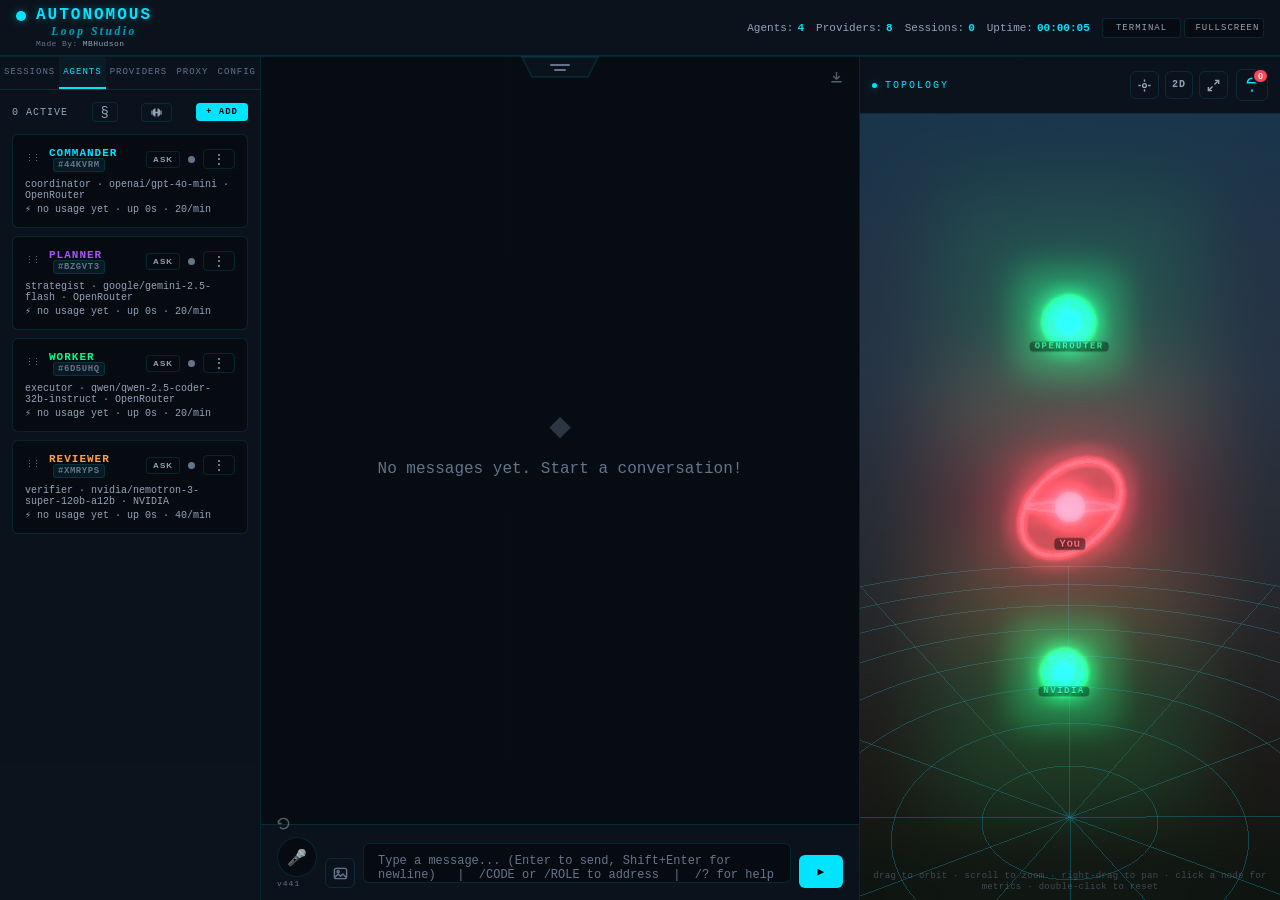
==== index.html @ 435353b2 "v455: name the clean-pass target in the drill strip The strip header states the stopping rule only w" ====
<!DOCTYPE html>
<!--
  Copyright 2026 M. Bryce Hudson
  SPDX-License-Identifier: Apache-2.0
-->

<html lang="en" data-build="143">
<head>
  <meta charset="UTF-8">
  <meta name="viewport" content="width=device-width, initial-scale=1.0, viewport-fit=cover, interactive-widget=resizes-content">
  <meta name="color-scheme" content="dark">
  <link rel="icon" type="image/png" href="ui/img/main.png?v=441">
  <title>Autonomous Loop Studio // Multi-Agent Interface</title>
  <!-- Import map for the vendored three.js (3D topology). Must come before
       any module script or modulepreload, or browsers ignore it. -->
  <script type="importmap">
    {
      "imports": {
        "three": "./ui/vendor/three/three.module.min.js",
        "three/addons/": "./ui/vendor/three/addons/"
      }
    }
  </script>
  <link rel="stylesheet" href="ui/css/base.css?v=441">
  <link rel="stylesheet" href="ui/css/layout.css?v=441">
  <link rel="stylesheet" href="ui/css/chat.css?v=441">
  <link rel="stylesheet" href="ui/css/topology.css?v=441">
  <link rel="stylesheet" href="ui/css/modals.css?v=441">
  <link rel="stylesheet" href="ui/css/components.css?v=441">
  <link rel="stylesheet" href="ui/css/routingchart.css?v=441">
  <link rel="stylesheet" href="ui/css/apilab.css?v=441">
  <link rel="stylesheet" href="ui/css/brainlab.css?v=441">
  <link rel="stylesheet" href="ui/css/codeblocks.css?v=441">

  <!-- Preload critical modules -->
  <link rel="modulepreload" href="ui/js/app.js?v=441">
  <link rel="modulepreload" href="ui/js/store.js?v=441">
  <link rel="modulepreload" href="ui/js/api.js?v=441">
  <link rel="modulepreload" href="ui/js/components/chat.js?v=441">
  <link rel="modulepreload" href="ui/js/components/sidebar.js?v=441">
  <link rel="modulepreload" href="ui/js/components/topology.js?v=441">
</head>
<body data-theme="dark">
  <!-- Loading screen (shown before any JS runs) -->
  <div id="app-loader" class="app-loader">
    <div class="loader-bar"><div class="loader-fill"></div></div>
    <div class="loader-text">Loading Autonomous Loop Studio…</div>
  </div>

  <!-- API lock banner: every own-API call that comes back 401 unhides this.
       Without it a wrong/missing access token fails silently -- sessions stay
       empty, the graph stays blank, agents won't fire -- and on a phone there
       is no console to say why. Tapping it opens Config where the token lives. -->
  <div class="api-locked-banner" id="apiLockedBanner" hidden>
    <span class="api-locked-dot"></span>
    <span>API locked (401) — tap here, open Config, check the Access token</span>
  </div>

  <div class="app">
    <!-- Header -->
    <header class="header">
      <div class="logo">
        <button class="mobile-nav-btn" id="sidebarToggle" title="Setup"><svg viewBox="0 0 16 16" fill="none" stroke="currentColor" stroke-width="1.5"><circle cx="8" cy="8" r="2.2"/><path d="M8 1.5v2M8 12.5v2M1.5 8h2M12.5 8h2M3.4 3.4l1.4 1.4M11.2 11.2l1.4 1.4M12.6 3.4l-1.4 1.4M4.8 11.2l-1.4 1.4"/></svg></button>
        <div class="logo-dot"></div>
        <div class="logo-text">
          <span class="logo-line1">AUTONOMOUS</span>
          <span class="logo-line2">Loop Studio</span>
          <span class="app-credit">Made By: <a href="https://github.com/mbhudson/" target="_blank" rel="noopener noreferrer">MBHudson</a></span>
        </div>
      </div>
      <div class="header-info">
        <div class="header-stat">
          <span>Agents:</span>
          <span class="value" id="statAgents">0</span>
        </div>
        <div class="header-stat">
          <span>Providers:</span>
          <span class="value" id="statProviders">0</span>
        </div>
        <div class="header-stat">
          <span>Sessions:</span>
          <span class="value" id="statSessions">0</span>
        </div>
        <div class="header-stat">
          <span>Uptime:</span>
          <span class="value" id="statUptime">00:00:00</span>
        </div>
        <!-- Terminal and Fullscreen share the header's control row at equal
             width. The Routing Chart button used to sit underneath them; it now
             lives in the apps notch below the header. -->
        <div class="header-button-block">
          <div class="header-toggle-row">
            <button class="header-toggle" id="terminalToggle" title="Toggle terminal panel"><svg viewBox="0 0 16 16" fill="none" stroke="currentColor" stroke-width="1.5" aria-hidden="true"><rect x="2" y="3" width="12" height="10" rx="1.5"/><path d="M5 6.3l2 1.9-2 1.9M8.8 11h3"/></svg><span class="ht-label">Terminal</span></button>
            <button class="header-toggle" id="fullscreenBtn" title="Fullscreen"><svg viewBox="0 0 16 16" fill="none" stroke="currentColor" stroke-width="1.5" aria-hidden="true"><path d="M2.5 6V2.5h3.5M10 2.5h3.5V6M13.5 10v3.5H10M6 13.5H2.5V10"/></svg><span class="ht-label">Fullscreen</span></button>
          </div>
        </div>
        <button class="mobile-nav-btn" id="panelToggle" title="Network"><svg viewBox="0 0 16 16" fill="none" stroke="currentColor" stroke-width="1.5"><circle cx="8" cy="8" r="5.5" stroke-dasharray="2 1.5"/><circle cx="8" cy="8" r="1.6" fill="currentColor" stroke="none"/><circle cx="8" cy="2.5" r="1.2" fill="currentColor" stroke="none"/><circle cx="2.9" cy="11" r="1.2" fill="currentColor" stroke="none"/><circle cx="13.1" cy="11" r="1.2" fill="currentColor" stroke="none"/><path d="M8 6.4V3.7M6.9 8.9l-2.8 1.4M9.1 8.9l2.8 1.4"/></svg></button>
      </div>
    </header>

    <!-- Apps notch: a \___/ pull-tab centred under the header that holds the
         app buttons (Brain Lab, API Lab, Routing Chart). Kept out of the header
         so a phone can reach all three without crowding the header rail. -->
    <div class="apps" id="apps">
      <button class="apps-tab" id="appsTab" type="button" aria-expanded="false" aria-controls="appsMenu" title="Apps">
        <svg viewBox="0 0 78 22" width="78" height="22" aria-hidden="true">
          <path d="M1 1 H77 L67 21 H11 Z" fill="var(--bg-secondary)" stroke="var(--border)" stroke-width="1.5"/>
          <line x1="30" y1="9" x2="48" y2="9" stroke="currentColor" stroke-width="2" stroke-linecap="round"/>
          <line x1="34" y1="14" x2="44" y2="14" stroke="currentColor" stroke-width="2" stroke-linecap="round"/>
        </svg>
      </button>
      <div class="apps-menu" id="appsMenu" hidden>
        <button class="apps-item" id="appsBrainLab" type="button">
          <svg viewBox="0 0 16 16" fill="none" stroke="currentColor" stroke-width="1.3" aria-hidden="true" class="apps-ico"><path d="M6 2.6A2.3 2.3 0 0 0 3.7 4.9c-1 .5-1.6 1.4-1.6 2.5 0 .7.3 1.4.8 1.9-.3.4-.5.9-.5 1.4 0 1.3 1 2.4 2.3 2.6.2.7.8 1.2 1.5 1.2.5 0 .9-.2 1.2-.6V3.2c-.3-.4-.8-.6-1.4-.6Z"/><path d="M10 2.6a2.3 2.3 0 0 1 2.3 2.3c1 .5 1.6 1.4 1.6 2.5 0 .7-.3 1.4-.8 1.9.3.4.5.9.5 1.4 0 1.3-1 2.4-2.3 2.6-.2.7-.8 1.2-1.5 1.2-.5 0-.9-.2-1.2-.6V3.2c.3-.4.8-.6 1.4-.6Z"/></svg>
          <span class="apps-name">Brain Lab</span>
        </button>
        <button class="apps-item" id="appsApiLab" type="button">
          <svg viewBox="0 0 16 16" fill="none" stroke="currentColor" stroke-width="1.3" aria-hidden="true" class="apps-ico"><path d="M6.5 2h3M7 2v3.3L4.3 11a1.8 1.8 0 0 0 1.6 2.7h4.2A1.8 1.8 0 0 0 11.7 11L9 5.3V2"/><path d="M5.4 9.4h5.2"/></svg>
          <span class="apps-name">API Lab</span>
        </button>
        <button class="apps-item" id="appsRouting" type="button">
          <svg viewBox="0 0 16 16" fill="none" stroke="currentColor" stroke-width="1.5" aria-hidden="true" class="apps-ico"><path d="M8 4.4l3.8 3.6L8 11.6l-3.8-3.6z"/><circle cx="8" cy="2.8" r="1.4" fill="currentColor" stroke="none"/><circle cx="13.2" cy="8" r="1.4" fill="currentColor" stroke="none"/><circle cx="8" cy="13.2" r="1.4" fill="currentColor" stroke="none"/><circle cx="2.8" cy="8" r="1.4" fill="currentColor" stroke="none"/></svg>
          <span class="apps-name">Routing Chart</span>
        </button>
        <button class="apps-item" id="appsBrowser" type="button">
          <svg viewBox="0 0 16 16" fill="none" stroke="currentColor" stroke-width="1.3" aria-hidden="true" class="apps-ico"><rect x="1.6" y="2.6" width="12.8" height="10.8" rx="1.4"/><path d="M1.6 5.6h12.8"/><circle cx="3.4" cy="4.1" r="0.55" fill="currentColor" stroke="none"/><circle cx="5" cy="4.1" r="0.55" fill="currentColor" stroke="none"/></svg>
          <span class="apps-name">Browser</span>
        </button>
      </div>
    </div>

    <!-- Sidebar -->
    <aside class="sidebar" id="sidebar">
      <nav class="sidebar-nav">
        <button class="nav-btn" data-tab="sessions">Sessions</button>
        <button class="nav-btn active" data-tab="agents">Agents</button>
        <button class="nav-btn" data-tab="providers">Providers</button>
        <button class="nav-btn" data-tab="proxy">Proxy</button>
        <button class="nav-btn" data-tab="config">Config</button>
      </nav>
      <div class="sidebar-body" id="sidebarBody">
        <!-- Sidebar content rendered by JS -->
      </div>
    </aside>

    <!-- Main chat area -->
    <main class="main-panel">
      <button class="dialog-export-btn" id="dialogExportBtn" title="Export session">
        <svg viewBox="0 0 16 16" fill="none" stroke="currentColor" stroke-width="1.5">
          <path d="M8 2v8M8 10L4.5 6.5M8 10l3.5-3.5M2.5 12.5h11"/>
        </svg>
      </button>
      <!-- Live training-drill progress. Training mode only; hidden otherwise. -->
      <div class="drill-strip" id="drillStrip" hidden>
        <span class="drill-strip-title">drill</span>
        <div class="drill-strip-rows" id="drillStripRows"></div>
      </div>
      <div class="chat-messages" id="chatMessages">
        <div class="empty" id="emptyState">
          <div class="empty-icon">&#9670;</div>
          <div>No messages yet. Start a conversation!</div>
        </div>
        <!-- Messages rendered by JS -->
      </div>
      <button class="clear-screen-btn" id="clearScreenBtn" title="Clear screen">
        <svg viewBox="0 0 16 16" fill="none" stroke="currentColor" stroke-width="1.5">
          <path d="M2.5 8a5.5 5.5 0 1 1 1.6 3.9M2.5 8V4.5M2.5 8h3.5"/>
        </svg>
      </button>
      <div class="chat-input-area">
        <div class="mic-col">
          <button class="mic-btn" id="micBtn" title="Speech to text">&#127908;</button>
          <span class="app-version" id="appVersion">v421</span>
        <!-- Boot watchdog. Classic inline script on purpose: a MODULE that
             fails to load fires its error on the <script> element, which does
             not reach window.onerror -- so a missing or half-copied file left
             the UI silently inert (tabs that do nothing, buttons that never
             fire) with a completely empty console. This names the failure. -->
        <script>
          window.__appBooted = false;
          setTimeout(function () {
            if (window.__appBooted) return;
            var el = document.createElement('div');
            el.setAttribute('role', 'alert');
            el.style.cssText = 'position:fixed;left:0;right:0;top:0;z-index:99999;'
              + 'background:#5a0d0d;color:#ffd9d9;font:13px/1.5 monospace;padding:10px 14px;'
              + 'border-bottom:2px solid #ff4757;white-space:pre-wrap';
            el.textContent = 'The app failed to start: a JavaScript file did not load.\n'
              + 'The folder is incomplete or out of date — delete it and copy a fresh one. '
              + 'Press F12 for the file that failed.';
            document.body.appendChild(el);
          }, 6000);
        </script>
        </div>
        <div class="chat-input-wrapper">
          <textarea class="chat-input" id="inputField" placeholder="Type a message... (Enter to send, Shift+Enter for newline)" rows="1"></textarea>
        </div>
        <button class="stop-btn" id="stopBtn" title="Stop the agents (Esc)" hidden><svg viewBox="0 0 16 16" fill="currentColor"><rect x="3" y="3" width="10" height="10" rx="1.5"/></svg></button>
        <button class="send-btn" id="sendBtn" title="Send message">&#9654;</button>
      </div>
    </main>

    <!-- Right panel -->
    <aside class="right-panel" id="rightPanel">
      <div class="right-panel-header">
        <span>Topology</span>
        <div class="topo-actions">
          <button class="topo-btn" id="topoResetBtn" title="Reset the camera" hidden>
            <svg viewBox="0 0 16 16" fill="none" stroke="currentColor" stroke-width="1.5" aria-hidden="true"><circle cx="8" cy="8" r="2"/><path d="M8 1.5v2.5M8 12v2.5M1.5 8H4M12 8h2.5"/></svg>
          </button>
          <button class="topo-btn topo-mode-btn" id="topoModeBtn" title="Switch view">2D</button>
          <button class="topo-btn" id="topoExpandBtn" title="Expand the topology to the full window" aria-pressed="false">
            <svg viewBox="0 0 16 16" fill="none" stroke="currentColor" stroke-width="1.5" aria-hidden="true"><path d="M9.5 2.5h4v4M13.5 2.5L9 7M6.5 13.5h-4v-4M2.5 13.5L7 9"/></svg>
          </button>
        </div>
        <div class="topology-notifications" id="topoNotifications">
          <button class="notif-bell" id="notifBell" aria-label="Notifications">
            <svg viewBox="0 0 16 16" fill="none" stroke="currentColor" stroke-width="1.5">
              <path d="M8 2a4 4 0 0 1 4 4H4a4 4 0 0 1 4-4Z"/>
              <path d="M8 14v-2"/>
            </svg>
            <span class="notif-badge" id="notifBadge" hidden>0</span>
          </button>
        </div>
      </div>
      <div class="right-panel-body">
        <div class="topology-container" id="topologyContainer">
          <div class="topology-svg" id="topoSvg"></div>
        </div>
      </div>
    </aside>
  </div>

  <!-- Notification dropdown (viewport-fixed, outside sliding panels) -->
  <div class="notif-dropdown" id="notifDropdown" hidden>
    <div class="notif-header">
      <span>Notifications</span>
      <button class="notif-clear" id="notifClear">Clear</button>
    </div>
    <div class="notif-list" id="notifList"></div>
  </div>

  <!-- Thinking panel overlay -->
  <div class="thinking-panel hidden" id="thinkingPanel">
    <div class="panel-header">
      <span>Thinking</span>
      <button class="panel-close" id="thinkingClose">&times;</button>
    </div>
    <div class="panel-body" id="thinkingContent"></div>
  </div>

  <!-- Terminal panel overlay -->
  <div class="terminal-panel hidden" id="terminalPanel">
    <div class="panel-header">
      <span>Terminal</span>
      <button class="panel-close" id="terminalClose">&times;</button>
    </div>
    <div class="panel-body" id="terminalContent"></div>
  </div>

  <!-- Config modal -->
  <div class="modal-bg" id="askModal">
    <div class="modal">
      <div class="modal-head">
        <span class="modal-title" id="askModalTitle">Ask agent</span>
        <button class="modal-x" id="askModalClose">&times;</button>
      </div>
      <div class="modal-body">
        <div class="form-group">
          <label class="form-label">Question</label>
          <textarea class="form-textarea" id="askModalInput" rows="4" placeholder="Ask this agent something on its own. Nobody else is consulted."></textarea>
          <div class="form-hint">Only this agent answers. The question and its reply are added to this chat.</div>
        </div>
      </div>
      <div class="modal-footer">
        <button class="btn btn-ghost" id="askModalCancel">Cancel</button>
        <button class="btn btn-primary" id="askModalSend">Ask</button>
      </div>
    </div>
  </div>

  <div class="modal-bg" id="configModal">
    <div class="modal">
      <div class="modal-head">
        <span class="modal-title">Configuration</span>
        <button class="modal-x" id="configModalClose">&times;</button>
      </div>
      <div class="modal-body">
        <div class="form-group">
          <label class="form-label">Theme</label>
          <select class="form-select" id="cfgTheme">
            <option value="dark">Dark</option>
            <option value="matrix">Matrix</option>
            <option value="cyberpunk">Cyberpunk</option>
          </select>
        </div>
        <div class="form-group">
          <label class="form-label">Temperature</label>
          <input type="range" class="form-input" id="cfgTemp" min="0" max="2" step="0.1" value="0.7">
        </div>
        <div class="form-group">
          <label class="form-label">Max Tokens</label>
          <input type="number" class="form-input" id="cfgMaxTokens" value="16384" min="256" max="131072">
        </div>
        <div class="form-group">
          <label class="form-label">Memory (past turns)</label>
          <input type="number" class="form-input" id="cfgHistoryTurns" value="5" min="0" max="50">
          <div class="form-hint">How many earlier messages an agent is shown before your new one, plus the replies that followed (so 5 = up to 10 messages). 0 = every message is independent. Higher values cost more tokens per agent.</div>
        </div>
        <div class="form-group">
          <label class="form-label">Speech <span class="form-hint-inline">read replies aloud</span></label>
          <select class="form-select" id="cfgAudioEngine">
            <option value="auto">Auto — use the provider above, fall back to built-in voices</option>
            <option value="browser" selected>Built-in voices only (no API, works offline)</option>
          </select>
          <select class="form-select" id="cfgAudioProvider">
            <option value="openai">OpenAI</option>
            <option value="groq">Groq</option>
          </select>
          <div class="form-hint" id="cfgAudioEngineHint"></div>
          <select class="form-select" id="cfgAudioVoice"></select>
          <input type="range" class="form-input" id="cfgAudioSpeed" min="0.5" max="2" step="0.05" value="1">
          <div class="form-hint">Speed <span id="cfgAudioSpeedVal">1.00</span>&times;</div>
          <input type="range" class="form-input" id="cfgAudioPitch" min="0.5" max="1.6" step="0.05" value="1" style="margin-top:6px">
          <div class="form-hint">Default pitch <span id="cfgAudioPitchVal">1.00</span> &mdash; higher reads as female, lower as male. Each agent can override this.</div>
          <label class="form-label" style="margin-top:8px"><input type="checkbox" id="cfgAutoSpeak"> Speak every reply automatically</label>
          <div class="form-hint">Off by default: a busy fan-out of five agents will read all five aloud, and speech is billed per character.</div>
          <div id="cfgAudioStatus" class="form-hint"></div>
        </div>
        <div class="form-group">
          <label class="form-label">Sandbox <span class="form-hint-inline">internet + files for agents</span></label>
          <textarea class="form-textarea" id="cfgSandboxRead" rows="2" placeholder="/var/www/site/myproject"></textarea>
          <div class="form-hint">Directories agents may <b>read</b> — one absolute path per line. This is what powers <code>read_file</code>, <code>list_dir</code>, <code>glob_files</code> and <code>grep_code</code>. Leave empty to keep filesystem tools off.</div>
          <textarea class="form-textarea" id="cfgSandboxWrite" rows="2" placeholder="/var/www/site/myproject/scratch"></textarea>
          <div class="form-hint">Directories agents may <b>write</b> — one absolute path per line. Agents still ask you before each write. Keep this narrow, ideally a scratch folder you don't mind being overwritten.</div>
          <input type="password" class="form-input" id="cfgSandboxToken" placeholder="(leave empty unless this install is publicly reachable)" autocomplete="off">
          <div class="form-hint">Optional shared token. The API accepts cross-origin POSTs, so if anyone besides you can reach this URL, set <code>require_token</code> and a token in <code>storage/config.json</code>. This field holds the copy your browser sends.</div>
          <div id="cfgSandboxStatus" class="form-hint"></div>
        </div>
      </div>
      <div class="modal-actions">
        <button class="btn btn-ghost" id="cfgCancel">Cancel</button>
        <button class="btn btn-primary" id="cfgSave">Save</button>
      </div>
    </div>
  </div>

  <!-- Toast container -->
  <div class="toast-container" id="toasts"></div>

  <!-- Scripts -->
  <script type="module" src="ui/js/app.js?v=441"></script>
  <!-- Desktop 2026 skin: desktop widths only (>1024px); loads its own CSS.
       Separate module so a failure here can never stop the app booting. -->
  <script type="module" src="ui/js/desktop2026.js?v=441"></script>
</body>
</html>
---- ui/css/base.css ----
/*
 * Copyright 2026 M. Bryce Hudson
 * SPDX-License-Identifier: Apache-2.0
 */

/* Base styles and CSS variables */
:root {
  --bg-primary: rgba(8, 12, 18, 0.97);
  --bg-secondary: rgba(12, 18, 28, 0.95);
  --bg-tertiary: rgba(18, 25, 40, 0.9);
  --accent-cyan: #00e5ff;
  --accent-purple: #a855f7;
  --accent-green: #00ff88;
  --accent-red: #ff4757;
  --accent-orange: #ff9f43;
  --text-primary: #e2e8f0;
  --text-secondary: #94a3b8;
  --text-dim: #64748b;
  --border: rgba(0, 229, 255, 0.12);
  --glow-cyan: 0 0 8px rgba(0, 229, 255, 0.4);
  --glow-green: 0 0 8px rgba(0, 255, 136, 0.4);
  --glow-purple: 0 0 8px rgba(168, 85, 247, 0.4);
  --glow-red: 0 0 8px rgba(255, 71, 87, 0.4);
  --glow-orange: 0 0 8px rgba(255, 159, 67, 0.4);
  --font-mono: 'JetBrains Mono', 'Fira Code', 'Courier New', monospace;
}

* {
  margin: 0;
  padding: 0;
  box-sizing: border-box;
}

body {
  font-family: var(--font-mono);
  background: var(--bg-primary);
  color: var(--text-primary);
  height: 100vh;
  height: 100dvh;
  overflow: hidden;
}

body::after {
  content: '';
  position: fixed;
  inset: 0;
  background: repeating-linear-gradient(
    0deg,
    transparent,
    transparent 2px,
    rgba(0, 229, 255, 0.008) 2px,
    rgba(0, 229, 255, 0.008) 4px
  );
  pointer-events: none;
  z-index: 9999;
}

/* Theme: Matrix */
body.matrix {
  --bg-primary: rgba(0, 8, 0, 0.97);
  --bg-secondary: rgba(0, 15, 0, 0.95);
  --bg-tertiary: rgba(0, 25, 0, 0.9);
  --accent-cyan: #00ff41;
  --accent-purple: #00cc33;
  --accent-green: #00ff41;
  --accent-red: #ff3333;
  --accent-orange: #ffcc00;
  --border: rgba(0, 255, 65, 0.12);
  --glow-cyan: 0 0 8px rgba(0, 255, 65, 0.4);
  --glow-green: 0 0 8px rgba(0, 255, 65, 0.4);
}

/* Theme: Cyberpunk */
body.cyberpunk {
  --bg-primary: rgba(12, 0, 18, 0.97);
  --bg-secondary: rgba(20, 0, 30, 0.95);
  --bg-tertiary: rgba(30, 0, 45, 0.9);
  --accent-cyan: #ff00ff;
  --accent-purple: #ff6600;
  --accent-green: #00ffcc;
  --accent-red: #ff0066;
  --accent-orange: #ffcc00;
  --border: rgba(255, 0, 255, 0.12);
  --glow-cyan: 0 0 8px rgba(255, 0, 255, 0.4);
  --glow-purple: 0 0 8px rgba(255, 102, 0, 0.4);
}

.hidden {
  display: none !important;
}

/* ==================== LOADING SCREEN ==================== */
.app-loader {
  position: fixed;
  inset: 0;
  z-index: 9999;
  background: var(--bg-primary);
  display: flex;
  flex-direction: column;
  align-items: center;
  justify-content: center;
  gap: 12px;
  color: var(--accent-cyan);
  font-family: var(--font-mono);
  font-size: 12px;
  letter-spacing: 1px;
  text-transform: uppercase;
}

.loader-bar {
  width: 220px;
  height: 3px;
  background: var(--border);
  border-radius: 2px;
  overflow: hidden;
}

.loader-fill {
  width: 0%;
  height: 100%;
  background: linear-gradient(90deg, var(--accent-cyan), var(--accent-purple));
  border-radius: 2px;
  animation: loadProgress 12s ease-out forwards;
}

@keyframes loadProgress {
  0% { width: 0%; }
  40% { width: 40%; }
  70% { width: 75%; }
  100% { width: 100%; }
}

.loader-text {
  font-size: 11px;
  color: var(--text-secondary);
  letter-spacing: 0.5px;
}

/* Fade out when app is ready */
.app-loaded .app-loader {
  opacity: 0;
  pointer-events: none;
  transition: opacity 0.4s ease-out;
}

/* Hide after transition to avoid blocking */
.app-loaded .app-loader {
  display: none;
  /* The transition above handles the fade, this just ensures it's gone */
}
---- ui/css/layout.css ----
/*
 * Copyright 2026 M. Bryce Hudson
 * SPDX-License-Identifier: Apache-2.0
 */

/* Layout styles */
.app {
  display: grid;
  /* Right column is the topology; width is user-resizable (topoPanel.js). */
  grid-template-columns: 260px minmax(0, 1fr) var(--topo-w, 420px);
  grid-template-rows: 56px minmax(0, 1fr);
  /* Fixed to the viewport: tracks URL-bar show/hide and zoom correctly
     where vh/dvh units and JS measuring both fail. */
  position: fixed;
  inset: 0;
  gap: 1px;
  background: var(--border);
}

/* Fullscreen: fixed positioning already fills the screen; just dodge the camera cutout */
.app:fullscreen .header,
.app:-webkit-full-screen .header {
  padding-top: env(safe-area-inset-top, 0px);
  padding-right: calc(16px + env(safe-area-inset-right, 0px));
}

/* Header */
.header {
  grid-column: 1 / -1;
  background: var(--bg-secondary);
  display: flex;
  align-items: center;
  justify-content: space-between;
  padding: 0 16px;
  border-bottom: 1px solid var(--border);
  min-width: 0;
  overflow: hidden;
}

.logo {
  display: flex;
  /* Top-aligned, not centered: the name sits above the credit line, and
     centring the row against that two-line block dropped the pulsing dot
     level with "Studio" instead of "Router". */
  align-items: flex-start;
  gap: 10px;
  font-size: 16px;
  font-weight: 700;
  color: var(--accent-cyan);
  text-shadow: var(--glow-cyan);
  letter-spacing: 2px;
}

.logo-dot {
  width: 10px;
  height: 10px;
  /* Sit on the cap-height of the first line (16px * 1.15 = 18.4px tall)
     rather than the middle of the whole two-line stack. */
  margin-top: 4px;
  flex: 0 0 auto;
  background: var(--accent-cyan);
  border-radius: 50%;
  box-shadow: var(--glow-cyan);
  animation: pulse 2s ease-in-out infinite;
}

.app-version {
  font-size: 9px;
  color: var(--text-dim);
  letter-spacing: 1px;
  font-weight: 400;
  white-space: nowrap;
  /* baseline alignment against the name, so no magic offset is needed */
  align-self: baseline;
}

/* Name stacked over the credit line. align-items keeps the dot and the
   version badge vertically centred against the two-line block. */
.logo-text {
  display: flex;
  flex-direction: column;
  gap: 1px;
  line-height: 1.15;
  min-width: 0;      /* let the credit ellipsis instead of forcing overflow */
}

/* Stacked wordmark: heavy AUTONOMOUS over a smaller serif-italic Loop
   Studio in dimmed cyan, credit underneath. Serif is a system face -- no
   webfont to install, drag-and-drop safe. */
.logo-line1 {
  font-size: 16px;
  font-weight: 700;
  color: var(--accent-cyan);
  text-shadow: var(--glow-cyan);
  letter-spacing: 2px;
  line-height: 1.1;
  white-space: nowrap;
}

.logo-line2 {
  font-family: Georgia, 'Times New Roman', serif;
  font-style: italic;
  font-size: 11.5px;
  letter-spacing: 2.5px;
  color: var(--accent-cyan);
  opacity: 0.68;
  line-height: 1.1;
  white-space: nowrap;
  /* Centered under AUTONOMOUS: the column sizes to the widest line, so
     centering this one sits it in the middle. */
  text-align: center;
}

.app-credit {
  font-size: 8px;
  font-weight: 400;
  letter-spacing: 0.4px;
  text-transform: none;
  color: var(--text-dim);
  text-shadow: none;
  /* Sits on its own line under the title, and is always narrower than that
     title row, so this never actually truncates. Kept as a safety net for
     extreme zoom or a very long translation. */
  white-space: nowrap;
  overflow: hidden;
  text-overflow: ellipsis;
  min-width: 0;
}

.app-credit a {
  color: var(--text-secondary);
  text-decoration: none;
  border-bottom: 1px dotted var(--text-dim);
  transition: color 0.15s ease, border-color 0.15s ease;
}

.app-credit a:hover,
.app-credit a:focus-visible {
  color: var(--accent-cyan);
  border-bottom-color: var(--accent-cyan);
}

/* The credit line is always shown, at every width. It used to be hidden below
   420px to save room, which quietly dropped "Made By: MBHudson" out of the
   header on a narrow window. Space is made for it elsewhere instead. */

/* There are two panel buttons and they share this class: the gear inside
   .logo (left) and the network icon inside .header-info (right).

   .logo is top-aligned and two lines tall now, so without this the left
   button rides up beside the name while the right one, centred inside
   .header, sits lower — the two drifted apart. align-self puts the left
   button back on the same centring the right one gets, because .logo is the
   tallest child and so sets the header's height. */
.logo .mobile-nav-btn {
  align-self: center;
}

.logo .logo-dot {
  align-self: flex-start;
}

@keyframes pulse {
  0%, 100% { opacity: 1; transform: scale(1); }
  50% { opacity: 0.5; transform: scale(0.8); }
}

.header-info {
  display: flex;
  align-items: center;
  gap: 12px;
  font-size: 11px;
  color: var(--text-secondary);
  min-width: 0;
  overflow-x: auto;
  scrollbar-width: none;
  flex-shrink: 1;
}

.header-info::-webkit-scrollbar {
  display: none;
}

.header-info > * {
  flex-shrink: 0;
}

.header-stat {
  display: flex;
  align-items: center;
  gap: 4px;
}

.header-stat .value {
  color: var(--accent-cyan);
  font-weight: 700;
}

.status-badge {
  display: flex;
  align-items: center;
  gap: 6px;
  padding: 4px 10px;
  border: 1px solid var(--border);
  border-radius: 4px;
  background: var(--bg-primary);
}

.status-badge .dot {
  width: 7px;
  height: 7px;
  border-radius: 50%;
  background: var(--accent-green);
  box-shadow: var(--glow-green);
  animation: blink 1.5s ease-in-out infinite;
}

@keyframes blink {
  0%, 100% { opacity: 1; }
  50% { opacity: 0.3; }
}

.header-toggle {
  padding: 4px 10px;
  border-radius: 4px;
  border: 1px solid var(--border);
  background: var(--bg-primary);
  color: var(--text-secondary);
  font-family: var(--font-mono);
  font-size: 9px;
  text-transform: uppercase;
  letter-spacing: 1px;
  cursor: pointer;
  transition: all 0.2s;
}

.header-toggle:hover {
  border-color: var(--accent-cyan);
  color: var(--accent-cyan);
  box-shadow: var(--glow-cyan);
}

/* Icon glyphs inside the header toggles are a mobile affordance (narrow
   screens cannot fit three text buttons plus the panel toggle); desktop
   keeps the text labels, so the glyphs stay hidden there. */
.header-toggle svg {
  display: none;
}

/* Header button block: Terminal + Fullscreen side by side on the top row at
   equal width, Routing Chart spanning both underneath. The buttons themselves
   keep the exact .header-toggle styling, so there is no second style to drift
   out of step -- these wrappers only arrange them. */
.header-button-block {
  display: flex;
  flex-direction: column;
  gap: 3px;
  flex-shrink: 0;
}

.header-toggle-row {
  display: flex;
  gap: 3px;
}

/* Equal columns: without this the row sizes to its content and "Terminal"
   ends up wider than "Fullscreen". */
.header-toggle-row .header-toggle {
  flex: 1 1 0;
  min-width: 0;
  text-align: center;
  white-space: nowrap;
}

.header-toggle-wide {
  width: 100%;
  text-align: center;
}

/* Sidebar */
.sidebar {
  background: var(--bg-secondary);
  display: flex;
  flex-direction: column;
  overflow: hidden;
}

.sidebar-nav {
  display: flex;
  border-bottom: 1px solid var(--border);
}

.nav-btn {
  flex: 1;
  padding: 10px 4px;
  background: none;
  border: none;
  border-bottom: 2px solid transparent;
  color: var(--text-dim);
  font-family: var(--font-mono);
  font-size: 9px;
  text-transform: uppercase;
  letter-spacing: 1px;
  cursor: pointer;
  transition: all 0.2s;
}

.nav-btn:hover {
  color: var(--accent-cyan);
}

.nav-btn.active {
  color: var(--accent-cyan);
  border-bottom-color: var(--accent-cyan);
  background: rgba(0, 229, 255, 0.04);
}

.sidebar-body {
  flex: 1;
  overflow-y: auto;
  padding: 12px;
}

.sidebar-body::-webkit-scrollbar {
  width: 3px;
}

.sidebar-body::-webkit-scrollbar-thumb {
  background: var(--accent-cyan);
  border-radius: 2px;
}

/* Mobile nav buttons (base: hidden on desktop).
   NOTE: keep this ABOVE the @media block — same-specificity rules later
   in the file would override the media query's display:inline-flex. */
.mobile-nav-btn {
  display: none;
  background: none;
  border: 1px solid var(--border);
  border-radius: 4px;
  color: var(--accent-cyan);
  cursor: pointer;
  font-size: 15px;
  padding: 3px 9px;
  line-height: 1.4;
  align-items: center;
  justify-content: center;
}

.mobile-nav-btn:hover {
  box-shadow: var(--glow-cyan);
}

.mobile-nav-btn svg {
  width: 15px;
  height: 15px;
}

/* Footer */
.footer {
  grid-column: 1 / -1;
  background: var(--bg-secondary);
  border-top: 1px solid var(--border);
  display: flex;
  align-items: center;
  justify-content: space-between;
  padding: 0 16px;
  padding-bottom: env(safe-area-inset-bottom, 0px);
  font-size: 10px;
  color: var(--text-dim);
}

.footer-stats {
  display: flex;
  gap: 16px;
}

.footer-val {
  color: var(--accent-cyan);
  font-weight: 700;
}

/* Responsive */
@media (max-width: 1024px) {
  .app {
    grid-template-columns: 1fr;
    grid-template-rows: 56px minmax(0, 1fr);
  }

  .sidebar,
  .right-panel {
    position: fixed !important;
    top: 56px;
    bottom: 0;
    width: min(340px, 88vw) !important;
    z-index: 500;
    transition: transform 0.3s ease;
  }

  .sidebar {
    left: 0;
    transform: translateX(-100%);
    box-shadow: 4px 0 20px rgba(0, 0, 0, 0.5);
  }

  .right-panel {
    right: 0;
    transform: translateX(100%);
    box-shadow: -4px 0 20px rgba(0, 0, 0, 0.5);
  }

  .sidebar.open {
    transform: translateX(0) !important;
  }

  .right-panel.open {
    transform: translateX(0) !important;
  }

  /* Mobile nav buttons: hidden on desktop */
  .mobile-nav-btn {
    display: inline-flex;
  }

  /* Condense header on small screens */
  .header-info .header-stat {
    display: none;
  }

  .header-info {
    gap: 6px;
  }

  /* Icon rail: the three text buttons cannot fit on a phone next to the
     panel toggle -- they pushed it off-screen, leaving a clipped button.
     The wrappers dissolve (display:contents) so all four controls line up in
     one ordered row: routing, terminal, fullscreen, right panel. Labels hide,
     glyphs show, and the rail keeps the header's 10px edge padding on both
     sides, symmetric with the left panel button. */
  .header-button-block,
  .header-toggle-row {
    display: contents;
  }
  #rcOpenBtn { order: 1; }
  #terminalToggle { order: 2; }
  #fullscreenBtn { order: 3; }
  #panelToggle { order: 4; }
  .header-info .header-toggle {
    flex: 0 0 auto;
    width: 34px;
    height: 34px;
    min-width: 0;
    padding: 0;
    display: inline-flex;
    align-items: center;
    justify-content: center;
  }
  .header-toggle-wide {
    width: 34px;
  }
  .header-toggle .ht-label {
    display: none;
  }
  .header-toggle svg {
    display: block;
    width: 17px;
    height: 17px;
  }
  /* The full new name is long: tighten all three lines on phones so the
     icon rail keeps its room. Desktop keeps the wide letterspaced title. */
  .logo-line1 {
    font-size: 10px;
    letter-spacing: 0.5px;
  }
  .logo-line2 {
    font-size: 9px;
    letter-spacing: 1px;
  }
  .app-credit {
    font-size: 7px;
  }

  /* Phone only: centre the wordmark as a stack — "Loop Studio" under
     AUTONOMOUS, "Made By: MBHudson" under that. Desktop keeps the
     left-aligned block. */
  .logo-text { text-align: center; }

  .logo {
    font-size: 14px;
    gap: 7px;
    /* The logo yields width before the panel buttons do: without this the
       title pushed .header-info into its own overflow and the Terminal and
       network icons were the first things clipped on a narrow phone. */
    min-width: 0;
    flex-shrink: 1;
  }

  .header {
    padding: 0 10px;
  }

  /* Full-width chat, comfortable touch targets */
  .chat-input-area {
    padding: 8px 10px;
  }

  /* Footer: scroll instead of clip */
  .footer {
    overflow-x: auto;
    scrollbar-width: none;
    gap: 12px;
  }

  .footer::-webkit-scrollbar {
    display: none;
  }

  .footer,
  .footer-stats {
    white-space: nowrap;
  }

  .msg {
    max-width: 92%;
  }

  /* Grid children must be allowed to shrink or they overflow the viewport */
  .main-panel,
  .sidebar-body,
  .chat-input-area,
  .chat-input-wrapper,
  .chat-input {
    min-width: 0;
  }

  .thinking-panel,
  .terminal-panel {
    left: 8px;
    right: 8px;
  }
}

/* API lock banner: fixed strip shown on any 401 from our own API, so a
   wrong or missing access token announces itself instead of leaving empty
   sessions, a blank graph and dead agents with no explanation. Hidden again
   by the first successful call. */
.api-locked-banner {
  position: fixed;
  top: 0;
  left: 0;
  right: 0;
  z-index: 60000;
  display: flex;
  align-items: center;
  justify-content: center;
  gap: 8px;
  padding: 9px 12px;
  background: rgba(80, 8, 8, 0.96);
  border-bottom: 1px solid var(--accent-red);
  color: #ffd7d7;
  font-family: var(--font-mono);
  font-size: 11px;
  letter-spacing: 0.4px;
  cursor: pointer;
}
.api-locked-banner[hidden] {
  display: none;
}
.api-locked-dot {
  width: 8px;
  height: 8px;
  border-radius: 50%;
  background: var(--accent-red);
  box-shadow: var(--glow-red);
  animation: blink 1.2s ease-in-out infinite;
  flex-shrink: 0;
}

/* (mobile-nav-btn base lives above the media query on purpose — see note there) */

/* ---- Apps notch: a \___/ pull-tab centred under the header ---- */
.apps {
  position: absolute;
  top: 56px;                       /* = the header row height */
  /* Centred on the CHAT column, not the header/viewport, so it stays put when
     the sidebar or the topology panel is resized. The chat spans from 260px
     (sidebar) to (100% - --topo-w), so its centre is midway between those. */
  left: calc(260px + (100% - 260px - var(--topo-w, 420px)) / 2);
  transform: translateX(-50%);
  /* Above the chat content (z 50) but under the routing chart / labs. */
  z-index: 120;
  display: flex;
  flex-direction: column;
  align-items: center;
}
.apps-tab {
  padding: 0;
  border: 0;
  background: none;
  color: var(--text-dim);
  line-height: 0;
  cursor: pointer;
}
.apps-tab svg { display: block; overflow: visible; }
.apps-tab svg path { fill: var(--bg-secondary); stroke: var(--border); stroke-width: 1.5; }
.apps-tab svg line { stroke: currentColor; }
.apps-tab:hover,
.apps-tab[aria-expanded="true"] { color: var(--accent-cyan); }
.apps-tab:hover svg path,
.apps-tab[aria-expanded="true"] svg path { stroke: var(--accent-cyan); }
.apps-tab:focus-visible { outline: 1px solid var(--accent-cyan); outline-offset: 2px; }

.apps-menu {
  margin-top: 6px;
  display: flex;
  flex-direction: column;
  gap: 2px;
  padding: 6px;
  min-width: 180px;
  max-width: min(86vw, 240px);
  background: var(--bg-secondary);
  border: 1px solid var(--border);
  border-radius: 12px;
  box-shadow: 0 18px 40px rgba(0, 0, 0, 0.55);
  backdrop-filter: blur(10px);
}
.apps-menu[hidden] { display: none; }
.apps-item {
  display: flex;
  align-items: center;
  gap: 10px;
  width: 100%;
  padding: 10px 10px;
  border: 0;
  border-radius: 8px;
  background: none;
  color: var(--text-primary);
  font: 11px var(--font-mono);
  letter-spacing: 0.04em;
  text-align: left;
  cursor: pointer;
}
.apps-item svg { width: 15px; height: 15px; flex: 0 0 auto; }
.apps-item:hover,
.apps-item:focus-visible { background: rgba(0, 229, 255, 0.1); color: var(--accent-cyan); }

@media (max-width: 1024px) {
  /* One column on a phone: centre on the viewport, not the chat column. */
  .apps { left: 50%; }
  /* Touch target stays comfortably tappable on a phone. */
  .apps-menu { min-width: 200px; }
  .apps-item { padding: 12px 12px; font-size: 12px; }
}

/* ---- On-screen keyboard avoidance for dialogs (mobile + fullscreen) ---- */
/* ui/js/keyboard.js shrinks .app to the visual viewport while the keyboard
   is open and sets --kb-height (0px otherwise, so desktop is untouched).
   These rules keep the centred dialogs (Config, Ask agent) clear of it: the
   overlay gains bottom padding so the dialog shifts up instead of sliding
   under the keyboard, and its max-height shrinks to match. */
.modal-bg.open,
.modal-overlay {
  padding-bottom: var(--kb-height, 0px);
}

.modal-bg.open .modal,
.modal-overlay .modal {
  max-height: calc(85dvh - var(--kb-height, 0px));
}
---- ui/css/chat.css ----
/*
 * Copyright 2026 M. Bryce Hudson
 * SPDX-License-Identifier: Apache-2.0
 */

/* Chat styles */
.main-panel {
  background: var(--bg-primary);
  display: flex;
  flex-direction: column;
  overflow: hidden;
  position: relative;
}

/* Export button: top-right inside the dialog box */
.dialog-export-btn {
  position: absolute;
  top: 8px;
  right: 10px;
  z-index: 50;
  background: transparent;
  border: none;
  color: var(--text-secondary);
  cursor: pointer;
  padding: 5px;
  border-radius: 5px;
  display: inline-flex;
  align-items: center;
  justify-content: center;
  opacity: 0.55;
  transition: all 0.2s;
}

.dialog-export-btn:hover {
  color: var(--accent-cyan);
  background: rgba(0, 229, 255, 0.08);
  opacity: 1;
}

.dialog-export-btn svg {
  width: 15px;
  height: 15px;
}

/* Clear-screen button: bottom-left, inside the dialog box */
.clear-screen-btn {
  position: absolute;
  left: 10px;
  bottom: 64px;
  z-index: 50;
  background: transparent;
  border: none;
  color: var(--text-secondary);
  cursor: pointer;
  padding: 5px;
  border-radius: 5px;
  display: inline-flex;
  align-items: center;
  justify-content: center;
  opacity: 0.55;
  transition: all 0.2s;
}

.clear-screen-btn:hover {
  color: var(--accent-cyan);
  background: rgba(0, 229, 255, 0.08);
  opacity: 1;
}

.clear-screen-btn svg {
  width: 15px;
  height: 15px;
}

.chat-messages {
  flex: 1;
  overflow-y: auto;
  padding: 16px;
  display: flex;
  flex-direction: column;
  gap: 10px;
}

.chat-messages::-webkit-scrollbar {
  width: 4px;
}

.chat-messages::-webkit-scrollbar-thumb {
  background: var(--accent-cyan);
  border-radius: 2px;
}

.msg {
  max-width: 80%;
  padding: 10px 14px;
  border-radius: 6px;
  animation: msgIn 0.25s ease-out;
}

@keyframes msgIn {
  from { opacity: 0; transform: translateY(8px); }
  to { opacity: 1; transform: translateY(0); }
}

.msg-user {
  align-self: flex-end;
  background: rgba(0, 229, 255, 0.08);
  border: 1px solid rgba(0, 229, 255, 0.25);
  border-bottom-right-radius: 2px;
}

.msg-agent {
  align-self: flex-start;
  background: var(--bg-tertiary);
  border: 1px solid var(--border);
  border-bottom-left-radius: 2px;
}

.msg-head {
  display: flex;
  align-items: center;
  gap: 8px;
  margin-bottom: 4px;
  font-size: 9px;
  text-transform: uppercase;
  letter-spacing: 1px;
}

.msg-name {
  font-weight: 700;
}

/* New renderer header classes (message.js) */
.message-header {
  display: flex;
  align-items: center;
  gap: 8px;
  margin-bottom: 4px;
  font-size: 9px;
  text-transform: uppercase;
  letter-spacing: 1px;
}

.message-sender {
  font-weight: 700;
  margin-right: 8px;
}

.message-role {
  color: var(--text-secondary);
  margin-right: 8px;
}

.message-time {
  color: var(--text-dim);
  margin-left: auto;
}

.message-body {
  font-size: 12px;
  line-height: 1.6;
}

.message-content {
  white-space: pre-wrap;
  word-break: break-word;
}

.msg-time {
  color: var(--text-dim);
  margin-left: auto;
}

.msg-body {
  font-size: 12px;
  line-height: 1.6;
  white-space: pre-wrap;
  word-break: break-word;
}

.msg-body code {
  background: rgba(0, 0, 0, 0.4);
  padding: 1px 5px;
  border-radius: 3px;
  font-size: 11px;
}

.msg-body pre {
  background: rgba(0, 0, 0, 0.5);
  padding: 10px;
  border-radius: 4px;
  overflow-x: auto;
  margin: 6px 0;
  border: 1px solid var(--border);
}

.msg-body pre code {
  background: none;
  padding: 0;
}

/* Typing indicator */
.typing {
  display: flex;
  gap: 4px;
  padding: 6px 0;
}

.typing span {
  width: 5px;
  height: 5px;
  background: var(--accent-cyan);
  border-radius: 50%;
  animation: typingBounce 1.2s ease-in-out infinite;
}

.typing span:nth-child(2) { animation-delay: 0.15s; }
.typing span:nth-child(3) { animation-delay: 0.3s; }

@keyframes typingBounce {
  0%, 60%, 100% { transform: translateY(0); opacity: 0.3; }
  30% { transform: translateY(-6px); opacity: 1; }
}

/* Chat input area */
.chat-input-area {
  padding: 12px 16px;
  background: var(--bg-secondary);
  border-top: 1px solid var(--border);
  display: flex;
  gap: 8px;
  align-items: flex-end;
  /* Anchors the slash-command palette, which grows upward from here. */
  position: relative;
}

.mic-btn {
  width: 40px;
  height: 40px;
  border-radius: 50%;
  border: 1px solid var(--border);
  background: var(--bg-primary);
  color: var(--text-secondary);
  cursor: pointer;
  display: flex;
  align-items: center;
  justify-content: center;
  font-size: 16px;
  flex-shrink: 0;
  transition: all 0.2s;
}

.mic-btn:hover {
  border-color: var(--accent-cyan);
  color: var(--accent-cyan);
  box-shadow: var(--glow-cyan);
}

.mic-btn.listening {
  border-color: var(--accent-red);
  color: var(--accent-red);
  box-shadow: var(--glow-red);
  animation: pulse 1s ease-in-out infinite;
}

/* Mic rides in a column with the version badge under it: the badge needed a
   home that survives phone widths, and stacking it here lifts the mic a touch
   while keeping the row bottom-aligned. */
.mic-col {
  display: flex;
  flex-direction: column;
  align-items: center;
  gap: 3px;
  flex-shrink: 0;
}

.mic-col .app-version {
  font-size: 8px;
  color: var(--text-dim);
  letter-spacing: 1px;
  font-weight: 400;
  white-space: nowrap;
  line-height: 1;
}

.chat-input-wrapper {
  flex: 1;}

.chat-input {
  width: 100%;
  background: var(--bg-primary);
  border: 1px solid var(--border);
  border-radius: 6px;
  padding: 10px 14px;
  color: var(--text-primary);
  font-family: var(--font-mono);
  font-size: 12px;
  resize: none;
  min-height: 40px;
  max-height: 100px;
  outline: none;
  transition: border-color 0.2s, box-shadow 0.2s;
}

.chat-input:focus {
  border-color: var(--accent-cyan);
  box-shadow: var(--glow-cyan);
}

.chat-input::placeholder {
  color: var(--text-dim);
}

.send-btn {
  background: var(--accent-cyan);
  color: #000;
  border: none;
  border-radius: 6px;
  padding: 10px 18px;
  font-family: var(--font-mono);
  font-size: 11px;
  font-weight: 700;
  cursor: pointer;
  text-transform: uppercase;
  letter-spacing: 1px;
  transition: all 0.2s;
  white-space: nowrap;
}

.send-btn:hover {
  box-shadow: var(--glow-cyan);
  transform: scale(1.03);
}

.send-btn:disabled {
  opacity: 0.4;
  cursor: not-allowed;
  transform: none;
}

.send-btn.stop-mode {
  background: var(--accent-red);
  color: #fff;
}

.send-btn.stop-mode:hover {
  box-shadow: var(--glow-red);
}

.send-btn svg {
  width: 13px;
  height: 13px;
}

/* Message action buttons: clean, light, transparent icon buttons */
.message-actions {
  display: flex;
  gap: 4px;
  margin-top: 6px;
  opacity: 0.55;
  transition: opacity 0.2s;
}

.msg:hover .message-actions,
.message:hover .message-actions {
  opacity: 1;
}

.msg-action-btn {
  background: transparent;
  border: none;
  color: var(--text-secondary);
  cursor: pointer;
  padding: 4px;
  border-radius: 4px;
  display: inline-flex;
  align-items: center;
  justify-content: center;
  transition: all 0.2s;
}

.msg-action-btn:hover {
  color: var(--accent-cyan);
  background: rgba(0, 229, 255, 0.08);
}

.msg-action-btn svg {
  width: 14px;
  height: 14px;
}

/* ---- On-screen keyboard avoidance (mobile + fullscreen) ---- */
/* --kb-height is set by ui/js/keyboard.js from window.visualViewport: the
   height the keyboard is covering, 0px when it is closed. Added to the
   composer's bottom padding so the input row rides above the keyboard in
   fullscreen mobile view, where the keyboard overlays the page instead of
   resizing it. Desktop keeps --kb-height at 0 and is untouched. */
:root {
  --kb-height: 0px;
}

.chat-input-area {
  padding-bottom: calc(12px + env(safe-area-inset-bottom, 0px) + var(--kb-height, 0px));
}

@media (max-width: 1024px) {
  .chat-input-area {
    padding-bottom: calc(8px + env(safe-area-inset-bottom, 0px) + var(--kb-height, 0px));
  }
}

/* ---- Floating scroll chrome ---- */
/* The scroll-to-latest button: bottom-center of the transcript, visible only
   while scrolled up. Its `bottom` offset is set from JS so it always parks
   above the composer, which grows as you type. The explicit [hidden] rules
   win over the display set below (author display beats the UA one). */
.scroll-bottom-btn {
  position: absolute;
  left: 50%;
  transform: translateX(-50%);
  z-index: 60;
  width: 30px;
  height: 30px;
  border-radius: 50%;
  background: var(--bg-tertiary);
  border: 1px solid var(--accent-cyan);
  color: var(--accent-cyan);
  cursor: pointer;
  padding: 0;
  display: inline-flex;
  align-items: center;
  justify-content: center;
  opacity: 0.9;
  box-shadow: 0 2px 10px rgba(0, 0, 0, 0.45);
  transition: background 0.2s, opacity 0.2s;
}

.scroll-bottom-btn:hover {
  background: rgba(0, 229, 255, 0.15);
  opacity: 1;
}

.scroll-bottom-btn svg {
  width: 14px;
  height: 14px;
}

.scroll-bottom-btn[hidden] {
  display: none;
}

/* The prompt rail: one short tick per user prompt down the right edge of the
   transcript, newest at the bottom. Clicking a tick jumps to that prompt.
   `bottom` is set from JS for the same reason as the button above. Ticks
   carry pointer events; the rail itself lets clicks through to the messages. */
.prompt-rail {
  position: absolute;
  right: 6px;
  z-index: 60;
  display: flex;
  flex-direction: column;
  justify-content: flex-end;
  align-items: flex-end;
  gap: 8px;
  max-height: 45%;
  overflow: hidden;
  pointer-events: none;
}

.prompt-rail[hidden] {
  display: none;
}

.prompt-tick {
  pointer-events: auto;
  width: 16px;
  height: 3px;
  padding: 0;
  border: none;
  border-radius: 2px;
  background: var(--text-secondary);
  opacity: 0.45;
  cursor: pointer;
  flex: none;
}

.prompt-tick:hover {
  opacity: 1;
  background: var(--accent-cyan);
}

/* Brief landing highlight when a prompt-rail tick is jumped to. */
.message-flash {
  animation: msgFlash 1.2s ease-out;
}

@keyframes msgFlash {
  0% { box-shadow: 0 0 0 2px var(--accent-cyan); }
  100% { box-shadow: none; }
}
---- ui/css/topology.css ----
/*
 * Copyright 2026 M. Bryce Hudson
 * SPDX-License-Identifier: Apache-2.0
 */

/* Topology styles */
.right-panel {
  background: var(--bg-secondary);
  display: flex;
  flex-direction: column;
  overflow: hidden;
}

.right-panel-header {
  padding: 12px;
  font-size: 10px;
  text-transform: uppercase;
  letter-spacing: 2px;
  color: var(--accent-cyan);
  border-bottom: 1px solid var(--border);
  display: flex;
  align-items: center;
  gap: 8px;
}

.right-panel-header::before {
  content: '';
  width: 5px;
  height: 5px;
  background: var(--accent-cyan);
  border-radius: 50%;
  box-shadow: var(--glow-cyan);
  animation: blink 1s ease-in-out infinite;
}

.right-panel-body {
  flex: 1;
  display: flex;
  flex-direction: column;
  overflow: hidden;
}

.topology-container {
  flex: 1;
  position: relative;
  min-height: 200px;
  background: radial-gradient(ellipse at center, rgba(0, 229, 255, 0.02) 0%, transparent 70%);
  overflow: hidden;
  /* Create stacking context to contain transforms */
  isolation: isolate;
}

.topology-svg {
  width: 100%;
  height: 100%;
  overflow: hidden;
}

.topo-node {
  cursor: pointer;
}

.topo-node circle {
  fill: var(--bg-primary);
  stroke-width: 2;
  transition: all 0.3s;
}

.topo-node:hover circle {
  filter: brightness(1.4);
}

.topo-node text {
  fill: var(--text-primary);
  font-size: 9px;
  font-family: var(--font-mono);
  text-anchor: middle;
  pointer-events: none;
}

.topo-node-sub {
  font-size: 8px;
  fill: var(--text-secondary);
}

.topo-node-model {
  font-size: 7px;
  fill: var(--text-dim);
}

.topo-node-status {
  font-size: 8px;
  font-weight: bold;
}

.topo-node-tokens {
  font-size: 8px;
  opacity: 0.9;
}

.topo-nebula {
  pointer-events: none;
}

.topo-dim {
  opacity: 0.12 !important;
  transition: opacity 0.25s;
}

.topo-node,
.topo-edge {
  transition: opacity 0.25s;
}

/* The whole-scene float used to translate the entire SVG every frame, which
   kept the full-screen map permanently re-compositing. Containment stays; the
   perpetual motion does not. */
.topology-svg svg {
  contain: layout paint;
}

/* Node breathing as an opacity pulse on the halo only. Opacity is a compositor
   property, so this is far cheaper than the old per-node <animate> on radius
   and fill-opacity that forced a geometry repaint of every circle every frame. */
.topo-node-halo {
  animation: topoHalo 3s ease-in-out infinite;
}

@keyframes topoHalo {
  0%, 100% { opacity: 0.72; }
  50% { opacity: 1; }
}

/* Message-flow overlay: dotted lines streaming toward the target.
   The dash march itself is driven by each line's own <animate> element in
   topology.js, so the speed and direction always match the traffic. A CSS
   animation here fought that one for the same attribute and made the dots
   stutter or freeze, so there deliberately is none. */
.flow-line {
  fill: none;
}

.topo-edge {
  stroke-width: 1;
  fill: none;
  stroke-dasharray: 4, 4;
  opacity: 0.455;
}

/* Motion only while a prompt is flowing (see flow overlay) */
.topo-edge.live {
  opacity: 0.78;
  animation: dashMove 5s linear infinite;
}

@keyframes dashMove {
  to { stroke-dashoffset: -80; }
}

.topo-node.active-agent circle {
  animation: activePulse 1s ease-in-out infinite;
}

@keyframes activePulse {
  0%, 100% { stroke-width: 2; }
  50% { stroke-width: 4; }
}

/* Agent list */
.agent-list {
  border-top: 1px solid var(--border);
  padding: 10px;
  max-height: 250px;
  overflow-y: auto;
}

.agent-row {
  display: flex;
  align-items: center;
  gap: 8px;
  padding: 8px;
  border-radius: 4px;
  margin-bottom: 4px;
  background: var(--bg-primary);
  border: 1px solid var(--border);
  cursor: pointer;
  transition: all 0.2s;
}

.agent-row:hover {
  border-color: var(--accent-cyan);
  background: rgba(0, 229, 255, 0.04);
}

.agent-row.active {
  border-color: var(--accent-green);
  background: rgba(0, 255, 136, 0.04);
}

.agent-avatar {
  width: 28px;
  height: 28px;
  border-radius: 50%;
  display: flex;
  align-items: center;
  justify-content: center;
  font-size: 11px;
  font-weight: 700;
  border: 2px solid;
  flex-shrink: 0;
}

.agent-meta {
  flex: 1;
  min-width: 0;
}

.agent-name {
  font-size: 11px;
  font-weight: 700;
  text-transform: uppercase;
  letter-spacing: 1px;
}

.agent-role {
  font-size: 9px;
  color: var(--text-secondary);
}

.agent-light {
  width: 7px;
  height: 7px;
  border-radius: 50%;
  flex-shrink: 0;
}

.agent-light.idle {
  background: var(--text-dim);
}

/* Enabled but not working: solid dot in the agent's own color, no blink */
.agent-light.ready {
  animation: none;
  opacity: 1;
}

.agent-light.active {
  background: var(--accent-green);
  box-shadow: var(--glow-green);
  animation: blink 0.5s ease-in-out infinite;
}

.agent-light.thinking {
  background: var(--accent-orange);
  box-shadow: var(--glow-orange);
  animation: blink 1s ease-in-out infinite;
}

/* Agent reference code under the agent's name on the graph */
.topo-node-code {
  fill: var(--text-dim);
  letter-spacing: 0.06em;
}

/* ==================== NOTIFICATIONS ==================== */
.topology-notifications {
  position: relative;
  margin-left: auto;
}

.notif-bell {
  display: flex;
  align-items: center;
  justify-content: center;
  width: 32px;
  height: 32px;
  border: 1px solid var(--border);
  border-radius: 6px;
  background: transparent;
  color: var(--text);
  cursor: pointer;
  position: relative;
  transition: all 0.15s;
}

.notif-bell svg { width: 18px; height: 18px; }
.notif-bell:hover {
  border-color: var(--accent-cyan);
  background: rgba(0, 229, 255, 0.08);
  color: var(--accent-cyan);
}

.notif-badge {
  position: absolute;
  top: -2px;
  right: -2px;
  min-width: 16px;
  height: 16px;
  padding: 0 4px;
  background: var(--accent-red);
  color: #fff;
  font-size: 9px;
  font-weight: 700;
  border-radius: 8px;
  display: flex;
  align-items: center;
  justify-content: center;
  border: 2px solid var(--bg-secondary);
}

.notif-dropdown {
  position: absolute;
  /* Positioned via JS on desktop; fixed on mobile via media query */
  width: 280px;
  max-width: calc(100vw - 16px);
  max-height: 400px;
  background: var(--bg-secondary);
  border: 1px solid var(--border);
  border-radius: 8px;
  box-shadow: 0 8px 24px rgba(0, 0, 0, 0.4), var(--glow-cyan);
  overflow: hidden;
  z-index: 100;
}

.notif-dropdown[hidden] { display: none; }

.notif-header {
  display: flex;
  align-items: center;
  justify-content: space-between;
  padding: 10px 12px;
  border-bottom: 1px solid var(--border);
  font-size: 10px;
  text-transform: uppercase;
  letter-spacing: 0.1em;
  color: var(--text-dim);
  min-width: 0; /* prevents flex child from overflowing */
}

.notif-clear {
  background: none;
  border: 0;
  color: var(--accent-red);
  font-size: 10px;
  text-transform: uppercase;
  cursor: pointer;
  text-decoration: underline;
}

.notif-clear:hover { color: var(--accent-red); opacity: 0.7; }

.notif-list {
  max-height: 340px;
  overflow-y: auto;
  padding: 4px;
}

.notif-item {
  display: flex;
  flex-direction: column;
  gap: 2px;
  padding: 8px 10px;
  border-radius: 5px;
  margin: 2px 4px;
  background: rgba(255, 255, 255, 0.02);
  border-left: 3px solid var(--accent-cyan);
  transition: background 0.15s;
  animation: notifSlideIn 0.2s ease-out;
}

@keyframes notifSlideIn {
  from { opacity: 0; transform: translateX(-10px); }
  to { opacity: 1; transform: translateX(0); }
}

.notif-item:hover { background: rgba(255, 255, 255, 0.05); }

.notif-item.error { border-left-color: var(--accent-red); }
.notif-item.warning { border-left-color: var(--accent-orange); }
.notif-item.info { border-left-color: var(--accent-cyan); }
.notif-item.success { border-left-color: var(--accent-green); }

.notif-row {
  display: flex;
  align-items: center;
  justify-content: space-between;
  gap: 8px;
}

.notif-agent {
  display: flex;
  align-items: center;
  gap: 6px;
  font-size: 10px;
  font-weight: 700;
  text-transform: uppercase;
  letter-spacing: 0.05em;
}

.notif-agent-dot {
  width: 6px;
  height: 6px;
  border-radius: 50%;
}

.notif-message {
  font-size: 11px;
  color: var(--text);
  line-height: 1.4;
  word-break: break-word;
}

.notif-time {
  font-size: 8px;
  color: var(--text-dim);
  font-family: var(--font-mono);
  white-space: nowrap;
}

.notif-empty {
  padding: 20px;
  text-align: center;
  color: var(--text-dim);
  font-size: 11px;
}

.notif-divider {
  height: 1px;
  background: var(--border);
  margin: 4px 8px;
}

/* On mobile (≤1024px), dropdown is FIXED to viewport, not absolute to panel.
   This prevents clipping when the right panel slides in from the right. */
@media (max-width: 1024px) {
  .notif-dropdown {
    position: fixed !important;
    left: 8px !important;
    right: 8px !important;
    top: 60px !important; /* below main header (56px) + small gap */
    bottom: auto !important;
    width: auto !important;
    max-width: none !important;
    max-height: calc(100vh - 70px) !important;
    border-radius: 12px;
    box-shadow: 0 12px 32px rgba(0, 0, 0, 0.5), var(--glow-cyan);
    z-index: 1000 !important; /* above everything */
  }

  .notif-list {
    max-height: calc(100vh - 140px) !important;
  }
}

/* If dropdown would overflow left edge of viewport, flip it */
.notif-dropdown.flip-left {
  right: auto;
  left: 0;
}


/* ==================== RESIZABLE / EXPANDABLE PANEL ==================== */
.right-panel { position: relative; }

@media (max-width: 1024px) {
  .right-panel { position: fixed !important; }
}

.topo-resize {
  position: absolute;
  left: -3px;
  top: 0;
  bottom: 0;
  width: 7px;
  cursor: col-resize;
  z-index: 6;
  touch-action: none;
}
.topo-resize::after {
  content: '';
  position: absolute;
  left: 3px;
  top: 0;
  bottom: 0;
  width: 1px;
  background: transparent;
  transition: background 0.15s, box-shadow 0.15s;
}
.topo-resize:hover::after,
body.topo-resizing .topo-resize::after {
  background: var(--accent-cyan);
  box-shadow: var(--glow-cyan);
}
body.topo-resizing { cursor: col-resize; user-select: none; }
body.topo-resizing iframe, body.topo-resizing canvas { pointer-events: none; }

.topo-actions {
  margin-left: auto;
  display: flex;
  align-items: center;
  gap: 6px;
}
.topo-actions + .topology-notifications { margin-left: 0; }

.topo-btn {
  display: inline-flex;
  align-items: center;
  justify-content: center;
  height: 28px;
  min-width: 28px;
  padding: 0 6px;
  border: 1px solid var(--border);
  border-radius: 6px;
  background: transparent;
  color: var(--text-secondary);
  font: 700 10px/1 var(--font-mono);
  letter-spacing: 1px;
  cursor: pointer;
  transition: all 0.15s;
}
.topo-btn[hidden] { display: none; }
.topo-btn svg { width: 15px; height: 15px; }
.topo-btn:hover:not(:disabled),
.topo-btn.on {
  border-color: var(--accent-cyan);
  background: rgba(0, 229, 255, 0.08);
  color: var(--accent-cyan);
}
.topo-btn:disabled { opacity: 0.4; cursor: not-allowed; }

.right-panel.topo-expanded {
  position: fixed;
  inset: 0;
  z-index: 800;
  transform: none !important;
  width: auto !important;
}
.right-panel.topo-expanded .topo-resize { display: none; }
body.topo-expanded-open .notif-dropdown { z-index: 850; }

@media (max-width: 1024px) {
  .topo-resize { display: none; }
  .right-panel { width: min(440px, 94vw) !important; }
  .right-panel.topo-expanded { width: auto !important; top: 0; }
}

/* ==================== 3D TOPOLOGY ==================== */
.topology-container.t3d-on .topology-svg { display: none; }

.t3d-root {
  position: absolute;
  inset: 0;
  overflow: hidden;
  background: #04070c;
}
.t3d-root[hidden] { display: none; }

.t3d-canvas {
  display: block;
  width: 100% !important;
  height: 100% !important;
  outline: none;
  touch-action: none;
}

.t3d-hint-bar {
  position: absolute;
  left: 0;
  right: 0;
  bottom: 6px;
  text-align: center;
  font: 9px/1.3 var(--font-mono);
  color: var(--text-dim);
  opacity: 0.55;
  pointer-events: none;
  letter-spacing: 0.3px;
  padding: 0 8px;
}

/* Labels */
.t3d-labels {
  position: absolute;
  inset: 0;
  pointer-events: none;
  overflow: hidden;
}
.t3d-label {
  position: absolute;
  left: 0;
  top: 0;
  display: flex;
  flex-direction: column;
  align-items: center;
  gap: 1px;
  white-space: nowrap;
  font-family: var(--font-mono);
  will-change: transform, opacity;
  transition: opacity 0.2s;
}
.t3d-name {
  font-size: 11px;
  font-weight: 700;
  letter-spacing: 0.5px;
  color: color-mix(in srgb, var(--c, #e2e8f0) 75%, #fff);
  padding: 0 5px;
  border-radius: 4px;
  background: rgba(4, 7, 12, 0.55);
  text-shadow: 0 0 8px color-mix(in srgb, var(--c, #00e5ff) 80%, transparent), 0 1px 2px #000;
}
.t3d-label-provider .t3d-name {
  font-size: 9px;
  text-transform: uppercase;
  letter-spacing: 1.5px;
  opacity: 0.85;
}
.t3d-label-user .t3d-name { font-size: 11px; }
.t3d-label-session .t3d-name { font-size: 8px; font-weight: 400; color: var(--text-secondary); }

.t3d-ping {
  font-size: 9px;
  font-weight: 700;
  padding: 0 5px;
  border-radius: 8px;
  line-height: 14px;
  background: rgba(4, 7, 12, 0.7);
  border: 1px solid rgba(255, 255, 255, 0.08);
}
.t3d-ping.good { color: #00ff88; }
.t3d-ping.warn { color: #ffb020; }
.t3d-ping.bad  { color: #ff4757; }
.t3d-ping.none { color: var(--text-dim); }
.t3d-state {
  font-size: 8px;
  color: var(--c);
  animation: blink 1s ease-in-out infinite;
}

/* Popup card */
.t3d-popup {
  position: absolute;
  left: 0;
  top: 0;
  width: 290px;
  max-width: calc(100% - 20px);
  max-height: calc(100% - 20px);
  display: flex;
  flex-direction: column;
  background: rgba(7, 11, 19, 0.86);
  backdrop-filter: blur(12px) saturate(1.3);
  -webkit-backdrop-filter: blur(12px) saturate(1.3);
  border: 1px solid color-mix(in srgb, var(--c, #00e5ff) 35%, transparent);
  border-top: 2px solid var(--c, #00e5ff);
  border-radius: 10px;
  box-shadow: 0 12px 40px rgba(0, 0, 0, 0.55), 0 0 24px color-mix(in srgb, var(--c, #00e5ff) 18%, transparent);
  color: var(--text-primary);
  font-family: var(--font-mono);
  font-size: 11px;
  z-index: 20;
  will-change: transform;
}
.t3d-popup[hidden] { display: none; }
.t3d-pop-in { animation: t3dPopIn 0.22s ease-out; }
@keyframes t3dPopIn {
  from { opacity: 0; filter: blur(3px); }
  to   { opacity: 1; filter: none; }
}

.t3d-pop-head {
  display: flex;
  align-items: center;
  gap: 8px;
  padding: 10px 10px 8px 12px;
  border-bottom: 1px solid rgba(255, 255, 255, 0.06);
}
.t3d-dot {
  width: 10px;
  height: 10px;
  border-radius: 50%;
  flex: 0 0 auto;
  background: var(--c);
  box-shadow: 0 0 8px var(--c), 0 0 16px var(--c);
}
.t3d-dot.sm { width: 7px; height: 7px; box-shadow: 0 0 6px var(--c); }
.t3d-pop-title { flex: 1; min-width: 0; }
.t3d-pop-name {
  font-size: 13px;
  font-weight: 700;
  color: var(--c);
  overflow: hidden;
  text-overflow: ellipsis;
  white-space: nowrap;
}
.t3d-pop-sub { font-size: 9px; color: var(--text-dim); letter-spacing: 0.5px; }
.t3d-pill {
  font-size: 8px;
  text-transform: uppercase;
  letter-spacing: 1px;
  padding: 2px 6px;
  border-radius: 8px;
  border: 1px solid var(--border);
  color: var(--text-dim);
}
.t3d-pill.thinking { color: var(--accent-orange); border-color: var(--accent-orange); animation: blink 1s infinite; }
.t3d-pill.active, .t3d-pill.online { color: var(--accent-green); border-color: var(--accent-green); }
.t3d-x {
  background: none;
  border: 0;
  color: var(--text-dim);
  font-size: 18px;
  line-height: 1;
  cursor: pointer;
  padding: 0 2px;
}
.t3d-x:hover { color: var(--text-primary); }

.t3d-pop-body {
  overflow-y: auto;
  padding: 2px 12px 10px;
  scrollbar-width: thin;
}
.t3d-sec { padding: 8px 0; border-bottom: 1px solid rgba(255, 255, 255, 0.05); }
.t3d-sec:last-child { border-bottom: 0; }
.t3d-sec-h {
  display: flex;
  align-items: baseline;
  gap: 6px;
  font-size: 9px;
  text-transform: uppercase;
  letter-spacing: 1.5px;
  color: var(--accent-cyan);
  margin-bottom: 6px;
}
.t3d-hint {
  text-transform: none;
  letter-spacing: 0;
  color: var(--text-dim);
  font-size: 8px;
  margin-left: auto;
}
.t3d-count { color: var(--text-primary); font-weight: 700; }
.t3d-kv {
  display: flex;
  justify-content: space-between;
  gap: 10px;
  padding: 2px 0;
}
.t3d-kv label { color: var(--text-dim); }
.t3d-kv span {
  text-align: right;
  overflow: hidden;
  text-overflow: ellipsis;
  white-space: nowrap;
  max-width: 190px;
}
.t3d-big {
  font-size: 24px;
  font-weight: 700;
  line-height: 1.1;
  margin-bottom: 6px;
}
.t3d-big small { font-size: 9px; color: var(--text-dim); margin-left: 4px; font-weight: 400; }
.t3d-big.good, .t3d-grid b.good { color: #00ff88; text-shadow: 0 0 10px rgba(0, 255, 136, 0.4); }
.t3d-big.warn, .t3d-grid b.warn { color: #ffb020; text-shadow: 0 0 10px rgba(255, 176, 32, 0.4); }
.t3d-big.bad,  .t3d-grid b.bad  { color: #ff4757; text-shadow: 0 0 10px rgba(255, 71, 87, 0.4); }
.t3d-big.none { color: var(--text-dim); }
.t3d-grid {
  display: grid;
  grid-template-columns: 1fr 1fr;
  gap: 5px 10px;
}
.t3d-grid label { display: block; font-size: 8px; color: var(--text-dim); text-transform: uppercase; letter-spacing: 0.8px; }
.t3d-grid b { font-size: 11px; }
.t3d-grid b small { color: var(--text-dim); font-weight: 400; }
.t3d-spark { display: block; width: 100%; height: 34px; margin-top: 8px; }
.t3d-spark-axis { display: flex; justify-content: space-between; font-size: 8px; color: var(--text-dim); }
.t3d-spark-empty { margin-top: 8px; font-size: 9px; color: var(--text-dim); font-style: italic; }
.t3d-err {
  margin-top: 6px;
  font-size: 9px;
  color: #ff8a95;
  background: rgba(255, 71, 87, 0.08);
  border-left: 2px solid var(--accent-red);
  padding: 3px 6px;
  border-radius: 3px;
  word-break: break-word;
}
.t3d-tok {
  display: grid;
  grid-template-columns: auto 1fr 1fr 1fr;
  gap: 3px 8px;
  align-items: baseline;
}
.t3d-tok label { font-size: 8px; color: var(--text-dim); text-transform: uppercase; text-align: right; }
.t3d-tok b { text-align: right; font-size: 11px; }
.t3d-tok-row { font-size: 9px; color: var(--text-secondary); }
.t3d-bar {
  display: grid;
  grid-template-columns: 90px 1fr 28px;
  align-items: center;
  gap: 6px;
  font-size: 10px;
  padding: 1px 0;
}
.t3d-bar span { overflow: hidden; text-overflow: ellipsis; white-space: nowrap; color: var(--text-secondary); }
.t3d-bar i {
  display: block;
  height: 5px;
  border-radius: 3px;
  background: linear-gradient(90deg, color-mix(in srgb, var(--c) 40%, transparent), var(--c));
  box-shadow: 0 0 6px color-mix(in srgb, var(--c) 50%, transparent);
}
.t3d-bar b { text-align: right; }
.t3d-msg {
  display: grid;
  grid-template-columns: 14px 1fr auto auto;
  gap: 6px;
  align-items: center;
  font-size: 10px;
  padding: 2px 0;
}
.t3d-msg-dir { font-weight: 700; text-align: center; }
.t3d-msg-dir.out { color: var(--c); }
.t3d-msg-dir.in { color: var(--text-secondary); }
.t3d-msg.fail .t3d-msg-dir, .t3d-msg.fail .t3d-msg-who { color: var(--accent-red) !important; }
.t3d-msg-who { overflow: hidden; text-overflow: ellipsis; white-space: nowrap; font-weight: 700; }
.t3d-msg-kind {
  font-size: 8px;
  text-transform: uppercase;
  letter-spacing: 0.8px;
  color: var(--text-dim);
  border: 1px solid rgba(255, 255, 255, 0.08);
  border-radius: 6px;
  padding: 0 4px;
}
.t3d-msg-t { font-size: 9px; color: var(--text-dim); }
/* What was said: under the row, across the label columns. Clamped to two
   lines so one long exchange cannot push the rest of the card away. */
.t3d-msg-said {
  grid-column: 2 / -1;
  font-size: 9px;
  line-height: 1.4;
  color: var(--text-secondary);
  white-space: pre-wrap;
  overflow-wrap: anywhere;
  display: -webkit-box;
  -webkit-line-clamp: 2;
  -webkit-box-orient: vertical;
  overflow: hidden;
  padding-bottom: 3px;
}
.t3d-agent-row {
  display: flex;
  align-items: center;
  gap: 7px;
  padding: 2px 0;
  font-size: 10px;
}
.t3d-agent-name { flex: 1; font-weight: 700; overflow: hidden; text-overflow: ellipsis; white-space: nowrap; }
.t3d-agent-row .t3d-ping { background: none; border: 0; }
.t3d-empty { font-size: 9px; color: var(--text-dim); font-style: italic; }
.t3d-pop-foot {
  display: flex;
  align-items: center;
  justify-content: flex-end;
  gap: 8px;
  padding-top: 8px;
}
.t3d-link {
  background: none;
  border: 1px solid var(--border);
  border-radius: 5px;
  color: var(--accent-cyan);
  font: 10px var(--font-mono);
  padding: 4px 8px;
  cursor: pointer;
}
.t3d-link:hover { border-color: var(--accent-cyan); background: rgba(0, 229, 255, 0.08); }

/* ---- Inline "ask this model" dock (node card → prompt → reply) ---- */

.t3d-ask {
  margin-right: auto;
  background: rgba(0, 229, 255, 0.12);
  border: 1px solid var(--accent-cyan);
  border-radius: 5px;
  color: var(--accent-cyan);
  font: 10px var(--font-mono);
  letter-spacing: 0.08em;
  padding: 4px 10px;
  cursor: pointer;
}
.t3d-ask:hover { background: rgba(0, 229, 255, 0.24); }

/* Prompt box, docked under the card. */
.t3d-ask-prompt {
  position: absolute;
  left: 0;
  top: 0;
  width: 290px;
  max-width: calc(100% - 16px);
  z-index: 45;
  padding: 8px;
  border: 1px solid var(--border);
  border-radius: 10px;
  background: rgba(7, 11, 19, 0.94);
  box-shadow: 0 12px 34px rgba(0, 0, 0, 0.55);
  backdrop-filter: blur(10px) saturate(1.2);
}
.t3d-ask-prompt[hidden] { display: none; }
.t3d-ask-in { animation: t3dPopIn 0.18s ease-out; }
.t3d-ask-input {
  width: 100%;
  box-sizing: border-box;
  resize: none;
  padding: 6px 8px;
  border: 1px solid var(--border);
  border-radius: 6px;
  background: rgba(255, 255, 255, 0.04);
  color: var(--text-primary);
  font: 12px/1.4 inherit;
  outline: none;
}
.t3d-ask-input:focus { border-color: var(--accent-cyan); }
.t3d-ask-row { display: flex; align-items: center; gap: 8px; margin-top: 6px; }
.t3d-ask-voice {
  display: inline-flex;
  align-items: center;
  gap: 5px;
  padding: 5px 8px;
  border: 1px solid var(--border);
  border-radius: 6px;
  background: none;
  color: var(--text-dim);
  font: 10px var(--font-mono);
  letter-spacing: 0.04em;
  cursor: pointer;
}
.t3d-ask-voice.on {
  color: var(--accent-cyan);
  border-color: var(--accent-cyan);
  background: rgba(0, 229, 255, 0.1);
}
.t3d-ask-send {
  margin-left: auto;
  display: inline-flex;
  align-items: center;
  justify-content: center;
  width: 36px;
  height: 30px;
  border: 0;
  border-radius: 6px;
  background: var(--accent-cyan);
  color: #04070c;
  font-size: 13px;
  cursor: pointer;
}
.t3d-ask-send:hover { filter: brightness(1.12); }
.t3d-ask-send.busy { opacity: 0.5; cursor: progress; }

/* Semi-transparent reply, pinned to a top corner. */
.t3d-ask-reply {
  position: absolute;
  left: 0;
  top: 0;
  width: 330px;
  max-width: calc(100% - 24px);
  max-height: 48%;
  z-index: 40;
  display: flex;
  flex-direction: column;
  overflow: hidden;
  border: 1px solid var(--c, var(--accent-cyan));
  border-radius: 12px;
  background: rgba(7, 11, 19, 0.62);
  box-shadow: 0 14px 40px rgba(0, 0, 0, 0.45);
  backdrop-filter: blur(10px) saturate(1.2);
}
.t3d-ask-reply[hidden] { display: none; }
.t3d-ask-reply-head {
  display: flex;
  align-items: center;
  justify-content: space-between;
  gap: 8px;
  padding: 8px 8px 8px 12px;
  border-bottom: 1px solid rgba(255, 255, 255, 0.08);
}
.t3d-ask-reply-who {
  font: 11px var(--font-mono);
  letter-spacing: 0.06em;
  text-transform: uppercase;
  color: var(--c, var(--accent-cyan));
}
.t3d-ask-reply-body {
  padding: 10px 12px;
  /* min-height:0 lets this flex child shrink so overflow-y can actually scroll;
     without it the body grows past the box and the scrollbar never appears. */
  min-height: 0;
  overflow-y: auto;
  overscroll-behavior: contain;
  scrollbar-width: thin;
  scrollbar-color: var(--c, var(--accent-cyan)) rgba(255, 255, 255, 0.06);
  color: var(--text-primary);
  font: 12.5px/1.5 inherit;
  white-space: pre-wrap;
  word-break: break-word;
}
.t3d-ask-reply-body::-webkit-scrollbar { width: 10px; }
.t3d-ask-reply-body::-webkit-scrollbar-track { background: rgba(255, 255, 255, 0.05); }
.t3d-ask-reply-body::-webkit-scrollbar-thumb {
  background: color-mix(in srgb, var(--c, #00e5ff) 55%, transparent);
  border-radius: 6px;
  border: 2px solid transparent;
  background-clip: content-box;
}
.t3d-ask-reply-body.thinking { color: var(--text-dim); font-style: italic; }
.t3d-ask-reply-body.error { color: var(--danger, #ff4757); }

/* ---- MCP card: tabs + inline Access / Permissions editors ---- */
.t3d-tabs {
  display: flex;
  gap: 2px;
  margin: 0 0 8px;
  border-bottom: 1px solid rgba(255, 255, 255, 0.08);
}
.t3d-tab {
  background: none;
  border: 0;
  border-bottom: 2px solid transparent;
  color: var(--text-dim);
  font: 10px var(--font-mono);
  letter-spacing: 0.06em;
  text-transform: uppercase;
  padding: 6px 8px;
  cursor: pointer;
}
.t3d-tab:hover { color: var(--text-primary); }
.t3d-tab.on { color: var(--c, var(--accent-cyan)); border-bottom-color: var(--c, var(--accent-cyan)); }

.mcp-editor { display: flex; flex-direction: column; gap: 4px; font-size: 11px; }
.mcp-editor .form-label { margin-top: 6px; }
.mcp-editor .form-input,
.mcp-editor .form-textarea,
.mcp-editor .form-select { font-size: 11px; }
.mcp-edit-actions { display: flex; gap: 8px; justify-content: flex-end; margin-top: 10px; }
.mcp-edit-actions .btn { padding: 5px 10px; }
.mcp-toggles { display: flex; flex-direction: column; gap: 6px; margin: 4px 0 2px; }
.mcp-toggle-row { display: flex; align-items: center; justify-content: space-between; font-size: 11px; }
.mcp-scopes { display: flex; flex-direction: column; gap: 4px; }
.mcp-scopes .tool-option { display: flex; align-items: center; gap: 6px; }
.mcp-interps { display: flex; flex-direction: column; gap: 6px; }
.mcp-interps .interp-row { display: flex; align-items: center; gap: 8px; }
.mcp-interps .interp-row .tool-name { width: 62px; font: 10px var(--font-mono); color: var(--text-primary); }
.mcp-interps .interp-row .form-select { width: 108px; }
.mcp-interps .interp-row .tool-desc { flex: 1; font-size: 9px; color: var(--text-dim); }
---- ui/css/modals.css ----
/*
 * Copyright 2026 M. Bryce Hudson
 * SPDX-License-Identifier: Apache-2.0
 */

/* Modal styles */
/* NOTE: editors create .modal-overlay dynamically (always visible).
   .modal-bg is the static variant toggled with .open. Both supported. */

/* The layer ladder, in paint order (higher wins). Every fixed surface in the
   app is one of these, and a dialog has to outrank every surface that can be
   open at the same time:

     100    floating panels      .terminal-panel, .thinking-panel
     1000   menus / dropdowns    .notif-dropdown (fixed, <=1024px), and the
                                 agent/provider .agent-menu clone that
                                 sidebar.js floats onto <body> (inline z-index,
                                 so it does not live in this ladder's CSS)
     1200   API Lab drawer       .lab-drawer
     1250   built-in Browser     .browser-screen
     1300   DIALOGS              .modal-bg, .modal-overlay   <-- this file
     2000   toasts + approvals   .toast-container, .approve-veil
     60000  API-locked banner

   Dialogs used to sit at 1000: level with the notif dropdown (so DOM order
   decided it) and *below* the Browser pane and the API Lab drawer, which meant
   opening Config while either was up drew the dialog underneath it and the UI
   looked unresponsive rather than covered. Approvals (2000) deliberately stay
   above dialogs -- a blocking prompt must be visible even over one. */
.modal-overlay,
.modal-bg {
  position: fixed;
  inset: 0;
  background: rgba(0, 0, 0, 0.75);
  display: flex;
  align-items: center;
  justify-content: center;
  z-index: 1300;
}

.modal-bg {
  opacity: 0;
  pointer-events: none;
  transition: opacity 0.25s;
}

.modal-bg.open {
  opacity: 1;
  pointer-events: all;
}

.modal {
  background: var(--bg-secondary);
  border: 1px solid var(--accent-cyan);
  border-radius: 8px;
  padding: 20px;
  width: min(90vw, 500px);
  max-width: 500px;
  max-height: 85vh;
  max-height: 85dvh;
  overflow-y: auto;
  box-shadow: var(--glow-cyan);
}

@media (max-width: 1024px) {
  .modal {
    padding: 14px;
  }
}

.modal-head,
.modal-header {
  display: flex;
  align-items: center;
  justify-content: space-between;
  margin-bottom: 16px;
}

.modal-body {
  display: flex;
  flex-direction: column;
  gap: 0;
}

.modal-footer,
.modal-actions {
  display: flex;
  gap: 8px;
  margin-top: 16px;
  justify-content: flex-end;
}

/* Global pre-prompt editor: the mode switch sits bottom-left, opposite Save. */
.pre-prompt-footer {
  justify-content: space-between;
  align-items: center;
}
.pre-prompt-mode {
  display: flex;
  align-items: center;
  gap: 8px;
}
.pre-prompt-mode-label {
  font-size: 12px;
  color: var(--text-secondary);
  min-width: 52px;
}
.pre-prompt-actions {
  display: flex;
  gap: 8px;
}

.modal-title {
  font-size: 12px;
  text-transform: uppercase;
  letter-spacing: 2px;
  color: var(--accent-cyan);
}

.modal-x,
.modal-close {
  background: none;
  border: none;
  color: var(--text-secondary);
  font-size: 18px;
  cursor: pointer;
  padding: 0;
  line-height: 1;
}

.modal-x:hover,
.modal-close:hover {
  color: var(--accent-red);
}

.modal-actions {
  display: flex;
  gap: 8px;
  margin-top: 16px;
}

/* Form styles */
.form-group {
  margin-bottom: 12px;
}

.form-label {
  display: block;
  font-size: 9px;
  text-transform: uppercase;
  letter-spacing: 1px;
  color: var(--text-secondary);
  margin-bottom: 4px;
}

.form-input,
.form-select,
.form-textarea {
  width: 100%;
  background: var(--bg-primary);
  border: 1px solid var(--border);
  border-radius: 4px;
  padding: 8px 10px;
  color: var(--text-primary);
  font-family: var(--font-mono);
  font-size: 11px;
  outline: none;
  transition: border-color 0.2s;
}

.form-textarea {
  min-height: 60px;
  resize: vertical;
}

.form-input:focus,
.form-select:focus,
.form-textarea:focus {
  border-color: var(--accent-cyan);
}

.form-row {
  display: flex;
  gap: 12px;
}

.form-row .form-group {
  flex: 1;
}

.form-select {
  cursor: pointer;
}

/* Color picker */
.color-picker {
  display: flex;
  gap: 6px;
  flex-wrap: wrap;
}

.color-option {
  width: 24px;
  height: 24px;
  border-radius: 50%;
  border: 2px solid transparent;
  cursor: pointer;
  transition: all 0.2s;
}

.color-option:hover {
  transform: scale(1.15);
}

.color-option.selected {
  border-color: #fff;
}

/* Aliases used by dynamically-created editor modals */
.color-swatch {
  width: 24px;
  height: 24px;
  border-radius: 50%;
  border: 2px solid transparent;
  cursor: pointer;
  transition: all 0.2s;
}

.color-swatch:hover {
  transform: scale(1.15);
}

.color-swatch.selected {
  border-color: #fff;
}

/* Toggle switch (used by editors + config tab) */
.toggle-row {
  display: flex;
  align-items: center;
  justify-content: space-between;
  padding: 8px 0;
}

.toggle-label {
  font-size: 10px;
  color: var(--text-secondary);
  text-transform: uppercase;
  letter-spacing: 1px;
}

.toggle {
  width: 36px;
  height: 20px;
  border-radius: 10px;
  background: var(--bg-primary);
  border: 1px solid var(--border);
  position: relative;
  cursor: pointer;
  transition: all 0.2s;
  /* Never let a long label squeeze the track: at default flex-shrink the
     toggle shrank below the knob's travel, so an "on" knob hung outside it.
     The label takes the slack instead (and wraps). */
  flex: 0 0 auto;
}

.toggle-row .toggle-label {
  flex: 1 1 auto;
  min-width: 0;
}

.toggle.active {
  background: rgba(0, 255, 136, 0.2);
  border-color: var(--accent-green);
}

.toggle-knob {
  width: 14px;
  height: 14px;
  border-radius: 50%;
  background: var(--text-dim);
  position: absolute;
  top: 2px;
  left: 2px;
  transition: all 0.2s;
}

.toggle.active .toggle-knob {
  left: 18px;
  background: var(--accent-green);
}

/* Sidebar section headers */
.sidebar-section-header {
  display: flex;
  align-items: center;
  justify-content: space-between;
  margin-bottom: 12px;
  position: relative;
}

.sidebar-section-title {
  font-size: 10px;
  color: var(--text-secondary);
  text-transform: uppercase;
  letter-spacing: 1px;
}

.form-hint {
  font-size: 10px;
  color: var(--accent-cyan);
  margin-top: 4px;
}

/* Backup / restore section picker: one checkbox row per section, hint under
   its label. Missing sections render dimmed and cannot be ticked. */
.bk-check {
  display: flex;
  gap: 8px;
  align-items: flex-start;
  padding: 5px 2px;
  cursor: pointer;
  font-size: 12px;
}
.bk-check input[type="checkbox"] {
  margin-top: 2px;
  accent-color: var(--accent-cyan);
  flex: none;
}
.bk-check.bk-missing {
  opacity: 0.45;
  cursor: default;
}
---- ui/css/components.css ----
/*
 * Copyright 2026 M. Bryce Hudson
 * SPDX-License-Identifier: Apache-2.0
 */

/* Component styles */

/* Buttons */
.btn {
  padding: 8px 16px;
  border-radius: 4px;
  font-family: var(--font-mono);
  font-size: 10px;
  font-weight: 700;
  text-transform: uppercase;
  letter-spacing: 1px;
  cursor: pointer;
  transition: all 0.2s;
  border: none;
}

.btn-primary {
  background: var(--accent-cyan);
  color: #000;
}

.btn-primary:hover {
  box-shadow: var(--glow-cyan);
}

.btn-ghost {
  background: transparent;
  color: var(--accent-cyan);
  border: 1px solid var(--accent-cyan);
}

.btn-ghost:hover {
  background: rgba(0, 229, 255, 0.1);
}

.btn-danger {
  background: var(--accent-red);
  color: #fff;
}

.btn-danger:hover {
  box-shadow: var(--glow-red);
}

.btn-sm {
  padding: 4px 10px;
  font-size: 9px;
}

/* Toast notifications */
.toast-container {
  position: fixed;
  top: 66px;
  right: 16px;
  z-index: 2000;
  display: flex;
  flex-direction: column;
  gap: 8px;
}

.toast {
  background: var(--bg-secondary);
  border: 1px solid var(--accent-cyan);
  border-radius: 6px;
  padding: 10px 14px;
  font-size: 11px;
  box-shadow: var(--glow-cyan);
  animation: toastIn 0.25s ease-out;
  max-width: 280px;
}

.toast.success {
  border-color: var(--accent-green);
  box-shadow: var(--glow-green);
}

.toast.error {
  border-color: var(--accent-red);
  box-shadow: var(--glow-red);
}

@keyframes toastIn {
  from { opacity: 0; transform: translateX(40px); }
  to { opacity: 1; transform: translateX(0); }
}

/* Empty state */
.empty {
  display: flex;
  flex-direction: column;
  align-items: center;
  justify-content: center;
  height: 100%;
  color: var(--text-dim);
  text-align: center;
  padding: 32px;
}

.empty-icon {
  font-size: 36px;
  margin-bottom: 12px;
  opacity: 0.4;
}

.empty-text {
  font-size: 11px;
  line-height: 1.6;
}

/* Provider cards */
.provider-card {
  background: var(--bg-primary);
  border: 1px solid var(--border);
  border-radius: 6px;
  padding: 12px;
  margin-bottom: 8px;
  position: relative;
}

.provider-card-header {
  display: flex;
  align-items: center;
  justify-content: space-between;
  margin-bottom: 8px;
}

.provider-name {
  font-size: 12px;
  font-weight: 700;
  text-transform: uppercase;
  letter-spacing: 1px;
}

.provider-status {
  font-size: 9px;
  padding: 2px 8px;
  border-radius: 3px;
  background: rgba(0, 255, 136, 0.1);
  color: var(--accent-green);
  border: 1px solid rgba(0, 255, 136, 0.3);
}

.provider-status.inactive {
  background: rgba(255, 71, 87, 0.1);
  color: var(--accent-red);
  border-color: rgba(255, 71, 87, 0.3);
}

/* Agent editor cards */
.agent-editor {
  background: var(--bg-primary);
  border: 1px solid var(--border);
  border-radius: 6px;
  padding: 12px;
  margin-bottom: 8px;
  position: relative;
}

.agent-editor-header {
  display: flex;
  align-items: center;
  justify-content: space-between;
  margin-bottom: 8px;
}

.agent-editor-title {
  font-size: 11px;
  font-weight: 700;
  text-transform: uppercase;
  letter-spacing: 1px;
  flex: 1;
  min-width: 0;
  cursor: copy;   /* clicking the name or code copies it */
}

.agent-editor-title:hover {
  text-decoration: underline;
  text-underline-offset: 2px;
}

/* Slash command palette. Anchored to the composer and grows upward, so it
   never covers the conversation it is about. */
.slash-commands {
  display: none;
  position: absolute;
  bottom: calc(100% + 6px);
  left: 0;
  right: 0;
  max-height: 260px;
  overflow-y: auto;
  background: var(--bg-secondary, var(--bg-primary));
  border: 1px solid var(--accent-cyan);
  border-radius: 6px;
  box-shadow: 0 -6px 24px rgba(0, 0, 0, 0.5);
  z-index: 60;
  padding: 4px 0;
}

.slash-commands.open {
  display: block;
}

.slash-commands-head {
  font-size: 8px;
  letter-spacing: 1px;
  text-transform: uppercase;
  color: var(--text-dim);
  padding: 4px 10px 6px;
  border-bottom: 1px solid var(--border);
}

.slash-command {
  display: flex;
  align-items: baseline;
  gap: 10px;
  padding: 5px 10px;
  cursor: pointer;
  border-left: 2px solid transparent;
}

.slash-command:hover,
.slash-command.selected {
  background: rgba(0, 229, 255, 0.1);
  border-left-color: var(--accent-cyan);
}

.slash-command-name {
  font-size: 11px;
  font-weight: 700;
  color: var(--accent-cyan);
  white-space: nowrap;
  flex-shrink: 0;
}

.slash-command-hint {
  font-size: 10px;
  color: var(--text-secondary);
  overflow: hidden;
  text-overflow: ellipsis;
  white-space: nowrap;
}

/* Direct ask: one agent, one question, no fan-out. */
.agent-ask-btn {
  font-size: 8px;
  letter-spacing: 1px;
  font-weight: 700;
  padding: 3px 6px;
  color: var(--text-secondary);
  background: transparent;
  border: 1px solid var(--border);
  border-radius: 3px;
  cursor: pointer;
  transition: color 0.15s, border-color 0.15s, background 0.15s;
}

.agent-ask-btn:hover {
  color: var(--accent-cyan);
  border-color: var(--accent-cyan);
  background: rgba(0, 229, 255, 0.1);
}

/* Shown on a card whose agent has a standing goal. It is a button, not a
   label: clicking it stops the current tick without switching always-on off. */
.always-on-badge {
  font-size: 7px;
  letter-spacing: 1px;
  font-weight: 700;
  color: var(--accent-green);
  background: transparent;
  border: 1px solid var(--accent-green);
  border-radius: 2px;
  padding: 2px 4px;
  vertical-align: middle;
  cursor: pointer;
  flex-shrink: 0;
  transition: color 0.15s, border-color 0.15s, background 0.15s;
}

.always-on-badge:hover {
  color: var(--accent-red, #ff4757);
  border-color: var(--accent-red, #ff4757);
  background: rgba(255, 71, 87, 0.12);
}

.always-on-badge:hover::after {
  content: ' ■';
}

/* Mid-tick: pulse gently, and only offer the stop affordance while running. */
.always-on-badge.running {
  animation: always-on-pulse 1.6s ease-in-out infinite;
}

.always-on-badge:not(.running) {
  opacity: 0.6;
}

.always-on-badge:not(.running):hover {
  opacity: 1;
}

@keyframes always-on-pulse {
  0%, 100% { opacity: 1; }
  50% { opacity: 0.45; }
}

/* Stopped by hand. Deliberately the loudest state on the card so it is obvious
   the agent is parked and not merely waiting for its next tick. */
.always-on-badge.held {
  color: var(--accent-cyan);
  border-color: var(--accent-cyan);
  opacity: 1;
  animation: none;
}

.always-on-badge.held:hover {
  color: var(--accent-green);
  border-color: var(--accent-green);
  background: rgba(0, 255, 136, 0.12);
}

.always-on-badge.held:hover::after {
  content: ' ▶';
}

/* Drag handle. touch-action:none is scoped to the grip so the rest of the card
   still scrolls normally with a finger. */
.agent-grip {
  cursor: grab;
  color: var(--text-dim);
  font-size: 9px;
  line-height: 1;
  letter-spacing: -2px;
  padding: 4px 4px 4px 0;
  margin-right: 6px;
  touch-action: none;
  user-select: none;
  -webkit-user-select: none;
  flex-shrink: 0;
  border-radius: 3px;
  transition: color 0.15s;
}

.agent-grip:hover {
  color: var(--accent-cyan);
}

.agent-grip:active {
  cursor: grabbing;
}

.agent-editor-header {
  cursor: grab;
}

/* The card being moved: lifted, tilted, and out of the layout's way visually. */
.agent-editor.agent-dragging {
  z-index: 20;
  box-shadow: 0 10px 24px rgba(0, 0, 0, 0.45);
  border-color: var(--accent-cyan);
  cursor: grabbing;
  pointer-events: none; /* let the pointer reach the rows underneath */
  transition: none;
}

/* Suppress text selection and hover flashes for the whole drag. */
body.agent-reordering {
  user-select: none;
  -webkit-user-select: none;
  cursor: grabbing;
}

body.agent-reordering .agent-editor:hover {
  border-color: var(--border);
  background: var(--bg-primary);
}

.agent-editor-actions {
  display: flex;
  align-items: center;
  gap: 8px;
}

/* Settings menu button */
.agent-menu-btn,
.provider-menu-btn {
  background: none;
  border: 1px solid var(--border);
  border-radius: 4px;
  color: var(--text-secondary);
  cursor: pointer;
  font-size: 14px;
  padding: 2px 8px;
  line-height: 1;
  transition: all 0.2s;
}

.agent-menu-btn:hover,
.provider-menu-btn:hover {
  border-color: var(--accent-cyan);
  color: var(--accent-cyan);
}

/* Settings dropdown menu */
.agent-menu {
  display: none;
  position: absolute;
  top: 100%;
  right: 0;
  background: var(--bg-secondary);
  border: 1px solid var(--border);
  border-radius: 6px;
  padding: 4px 0;
  min-width: 120px;
  z-index: 100;
  box-shadow: 0 4px 12px rgba(0, 0, 0, 0.3);
}

/* Open state is a class, not an inline style: the skin was mangling the
   inline display value ("none" -> "non"), which left the menu dead. */
.agent-menu.open { display: block; }

.agent-menu-item {
  display: block;
  width: 100%;
  padding: 8px 16px;
  background: none;
  border: none;
  color: var(--text-primary);
  font-family: var(--font-mono);
  font-size: 11px;
  text-align: left;
  cursor: pointer;
  transition: all 0.2s;
}

.agent-menu-item:hover {
  background: rgba(0, 229, 255, 0.1);
  color: var(--accent-cyan);
}

.agent-menu-item.danger {
  color: var(--accent-red);
}

.agent-menu-item.danger:hover {
  background: rgba(255, 71, 87, 0.1);
}

.agent-menu-item.go {
  color: var(--accent-green);
}

.agent-menu-item.go:hover {
  background: rgba(0, 255, 136, 0.1);
  color: var(--accent-green);
}

/* Global pre-prompt button (Agents tab header, left of + ADD). The menu
   anchors to this wrapper so it opens under the button like agent rows. */
.preprompt-wrap {
  position: relative;
  display: inline-flex;
}

.agent-menu-btn.preprompt-btn.armed {
  color: var(--accent-cyan);
  border-color: var(--accent-cyan);
  animation: preprompt-pulse 1.6s ease-in-out infinite;
}

@keyframes preprompt-pulse {
  0%, 100% { box-shadow: 0 0 0 rgba(0, 229, 255, 0); background: none; }
  50% { box-shadow: var(--glow-cyan); background: rgba(0, 229, 255, 0.08); }
}

/* Provider card actions */
.provider-card-actions {
  display: flex;
  align-items: center;
  gap: 8px;
}

/* Thinking panel */
.thinking-panel {
  position: fixed;
  bottom: 54px;
  left: 270px;
  right: 310px;
  background: var(--bg-secondary);
  border: 1px solid var(--border);
  border-radius: 8px;
  padding: 12px;
  max-height: 200px;
  overflow-y: auto;
  z-index: 100;
}

.panel-header {
  display: flex;
  align-items: center;
  justify-content: space-between;
  margin-bottom: 8px;
  font-size: 10px;
  text-transform: uppercase;
  letter-spacing: 1px;
  color: var(--accent-cyan);
}

.panel-close {
  background: none;
  border: none;
  color: var(--text-secondary);
  font-size: 14px;
  cursor: pointer;
  padding: 0;
  line-height: 1;
}

.panel-close:hover {
  color: var(--accent-red);
}

.panel-body {
  font-size: 11px;
  line-height: 1.6;
  color: var(--text-secondary);
}

.thinking-entry {
  padding: 6px 0;
  border-bottom: 1px solid var(--border);
}

.thinking-entry:last-child {
  border-bottom: none;
}

.thinking-agent {
  font-weight: 700;
  margin-bottom: 2px;
}

.thinking-time {
  font-size: 9px;
  color: var(--text-dim);
}

/* Terminal panel */
.terminal-panel {
  position: fixed;
  bottom: 54px;
  left: 270px;
  right: 310px;
  background: rgba(0, 0, 0, 0.95);
  border: 1px solid var(--border);
  border-radius: 8px;
  padding: 12px;
  max-height: 250px;
  overflow-y: auto;
  /* A floating panel, so it stays under menus and dialogs -- see the layer
     ladder in modals.css. Raising it would let it paint over an open dialog. */
  z-index: 100;
  font-size: 11px;
  line-height: 1.6;
}

.terminal-panel .panel-header {
  color: var(--accent-green);
}

.terminal-line {
  padding: 2px 0;
}

.terminal-line.command {
  color: var(--accent-cyan);
}

.terminal-line.output {
  color: var(--text-secondary);
}

.terminal-line.error {
  color: var(--accent-red);
}

.terminal-line.success {
  color: var(--accent-green);
}

/* Interactive input row */
.terminal-input-row {
  display: flex;
  align-items: center;
  gap: 8px;
  padding: 8px 12px;
  border-top: 1px solid var(--border);
  background: rgba(0, 0, 0, 0.4);
}

.terminal-prompt {
  color: var(--accent-green);
  font-weight: bold;
  flex-shrink: 0;
}

.terminal-input {
  flex: 1;
  background: transparent;
  border: none;
  outline: none;
  color: var(--text-primary);
  font-family: var(--font-mono);
  font-size: 11px;
  min-width: 0;
}

.terminal-input::placeholder {
  color: var(--text-dim);
}

/* Responsive panels */
@media (max-width: 1024px) {
  .thinking-panel,
  .terminal-panel {
    left: 10px;
    right: 10px;
  }
}

/* Metrics modal */
.metrics-modal {
  max-width: 560px;
}

.metrics-totals {
  display: flex;
  gap: 12px;
  margin-bottom: 12px;
}

.metrics-total {
  flex: 1;
  background: var(--bg-primary);
  border: 1px solid var(--border);
  border-radius: 6px;
  padding: 10px;
  text-align: center;
}

.metrics-total span {
  display: block;
  font-size: 18px;
  font-weight: 700;
  color: var(--accent-cyan);
}

.metrics-total label {
  font-size: 9px;
  text-transform: uppercase;
  letter-spacing: 1px;
  color: var(--text-secondary);
}

.metrics-table {
  width: 100%;
  border-collapse: collapse;
  font-size: 11px;
}

.metrics-table th {
  text-align: left;
  font-size: 9px;
  text-transform: uppercase;
  letter-spacing: 1px;
  color: var(--text-secondary);
  padding: 6px 8px;
  border-bottom: 1px solid var(--border);
}

.metrics-table td {
  padding: 6px 8px;
  border-bottom: 1px solid var(--border);
}

.metrics-table td.num {
  text-align: right;
  font-variant-numeric: tabular-nums;
  vertical-align: top;
}

/* Run trace: three views over one modal (runs / comms / exec) */
.trace-modal {
  max-width: 720px;
  width: min(720px, 94vw);
}

.trace-tabs {
  display: flex;
  gap: 4px;
  border-bottom: 1px solid var(--border);
  margin-bottom: 10px;
}

.trace-tab {
  background: none;
  border: none;
  border-bottom: 2px solid transparent;
  color: var(--text-secondary);
  font: inherit;
  font-size: 10px;
  font-weight: 700;
  letter-spacing: 0.08em;
  text-transform: uppercase;
  padding: 7px 10px;
  cursor: pointer;
}

.trace-tab:hover { color: var(--text-primary); }

.trace-tab.active {
  color: var(--accent-cyan);
  border-bottom-color: var(--accent-cyan);
}

.trace-count {
  margin-left: 5px;
  font-size: 9px;
  font-weight: 500;
  color: var(--text-dim);
  font-variant-numeric: tabular-nums;
}

.trace-scroll {
  max-height: 58vh;
  overflow: auto;
  margin-top: 8px;
}

.trace-empty {
  padding: 18px 4px;
  font-size: 11px;
  color: var(--text-secondary);
}

.trace-fail { color: var(--accent-red); }

/* SENT — the exact body an agent's request carried. */
.sent-item {
  padding: 8px 2px;
  border-bottom: 1px solid var(--border);
}

.sent-head {
  display: flex;
  flex-wrap: wrap;
  gap: 8px;
  align-items: baseline;
}

.sent-model {
  font-size: 11px;
  font-weight: 700;
  color: var(--text-primary);
}

.sent-meta,
.sent-tools {
  font-size: 10px;
  color: var(--text-secondary);
  word-break: break-all;
}

.sent-tools { margin-top: 2px; }

.sent-badge {
  font-size: 9px;
  font-weight: 700;
  letter-spacing: 0.06em;
  padding: 1px 5px;
  border: 1px solid var(--border);
  border-radius: 3px;
  white-space: nowrap;
}

.sent-badge.has-tools {
  color: var(--accent-cyan);
  border-color: currentColor;
}

.sent-badge.no-tools {
  color: var(--accent-red);
  border-color: currentColor;
}

.sent-item summary {
  margin-top: 5px;
  font-size: 10px;
  color: var(--text-secondary);
  cursor: pointer;
}

.sent-pre {
  margin: 6px 0 0;
  padding: 8px;
  max-height: 42vh;
  overflow: auto;
  background: rgba(0, 0, 0, 0.25);
  border: 1px solid var(--border);
  border-radius: 4px;
  font-size: 10px;
  line-height: 1.45;
  white-space: pre-wrap;
  word-break: break-word;
}

.trace-row-open td { background: rgba(255, 71, 87, 0.05); }

.trace-cmd {
  font-family: var(--font-mono, monospace);
  font-size: 10px;
  word-break: break-all;
  max-width: 300px;
}

/* Comms: one block per exchange, both halves together */
.comms-item {
  border-left: 2px solid var(--border);
  padding: 7px 0 7px 9px;
  margin-bottom: 8px;
}

.comms-item.fail { border-left-color: var(--accent-red); }

.comms-head {
  display: flex;
  align-items: baseline;
  gap: 6px;
  font-size: 10px;
  margin-bottom: 3px;
}

.comms-name {
  font-weight: 700;
  color: var(--accent-cyan);
  white-space: nowrap;
}

.comms-arrow { color: var(--text-dim); }

.comms-meta {
  margin-left: auto;
  font-size: 9px;
  color: var(--text-dim);
  white-space: nowrap;
}

.comms-text,
.comms-reply {
  font-size: 11px;
  line-height: 1.45;
  white-space: pre-wrap;
  overflow-wrap: anywhere;
}

.comms-text { color: var(--text-primary); }

.comms-reply {
  margin-top: 4px;
  padding-left: 8px;
  border-left: 1px solid var(--border);
  color: var(--text-secondary);
}

.comms-reply.fail { color: var(--accent-red); }

.comms-reply.pending { font-style: italic; color: var(--text-dim); }

/* Per-agent record: a drawer off the map, opened from an agent's card */
.agent-record-bg {
  align-items: stretch;
  justify-content: flex-end;
}

.agent-record {
  width: min(430px, 100vw);
  height: 100%;
  display: flex;
  flex-direction: column;
  background: var(--bg-secondary);
  border-left: 1px solid var(--border);
  box-shadow: -12px 0 40px rgba(0, 0, 0, 0.45);
  animation: agentRecordIn 0.18s ease-out;
}

@keyframes agentRecordIn {
  from { transform: translateX(24px); opacity: 0; }
  to { transform: none; opacity: 1; }
}

@media (prefers-reduced-motion: reduce) {
  .agent-record { animation: none; }
}

.agent-record-head {
  display: flex;
  align-items: center;
  gap: 8px;
  padding: 12px 14px 8px;
  border-bottom: 1px solid var(--border);
}

.agent-record-title {
  flex: 1;
  min-width: 0;
  font-size: 12px;
  font-weight: 700;
  color: var(--text-primary);
}

.agent-record-sub {
  display: block;
  font-size: 9px;
  font-weight: 400;
  color: var(--text-dim);
  margin-top: 2px;
  overflow: hidden;
  text-overflow: ellipsis;
  white-space: nowrap;
}

.agent-record-tabs {
  display: flex;
  gap: 4px;
  padding: 0 10px;
  border-bottom: 1px solid var(--border);
}

/* The Messages drawer's scope filter: everything, or agent-to-agent only. */
.agent-scope {
  display: flex;
  gap: 4px;
  padding: 8px 10px 0;
}

.metrics-actions {
  margin: 0 0 10px;
}

.agent-record-body {
  flex: 1;
  min-height: 0;
  overflow: auto;
  padding: 10px 14px 20px;
}

.agent-record-body .trace-scroll {
  max-height: none;
  overflow: visible;
}

/* Agent reference code, e.g. #K7M4QX — shown beside the name everywhere */
.agent-code {
  font-size: 9px;
  font-weight: 700;
  letter-spacing: 0.06em;
  color: var(--text-dim);
  background: rgba(0, 229, 255, 0.07);
  border: 1px solid var(--border);
  border-radius: 3px;
  padding: 1px 4px;
  margin-left: 4px;
  white-space: nowrap;
  vertical-align: middle;
}

/* Label + inline action on one line (e.g. Models + Fetch) */
.form-label-row {
  display: flex;
  align-items: center;
  gap: 10px;
  margin-bottom: 5px;
}

.form-label-row .form-label { margin: 0; }
.form-label-row .btn-sm { margin-left: auto; }

.form-hint-inline {
  font-weight: 400;
  color: var(--text-dim);
  letter-spacing: 0.02em;
  text-transform: none;
}

/* Secondary line inside a metrics cell (role · provider, model) */
.metrics-sub {
  font-size: 9px;
  color: var(--text-dim);
  letter-spacing: 0.03em;
  margin-top: 2px;
  word-break: break-word;
}

.metrics-agent-block {
  margin-bottom: 12px;
}

.metrics-agent-name {
  font-size: 11px;
  font-weight: 700;
  text-transform: uppercase;
  letter-spacing: 1px;
  margin-bottom: 4px;
}

/* Per-agent tool picker */
.tool-picker {
  display: flex;
  flex-wrap: wrap;
  gap: 5px;
  margin-bottom: 4px;
}

.tool-option {
  display: inline-flex;
  align-items: center;
  gap: 5px;
  padding: 4px 7px;
  border: 1px solid var(--border);
  border-radius: 5px;
  background: rgba(255, 255, 255, 0.02);
  cursor: pointer;
  font-size: 10px;
  transition: border-color 0.15s, background 0.15s;
}

.tool-option:hover { border-color: var(--accent-cyan); background: rgba(0, 229, 255, 0.06); }
.tool-option input { accent-color: var(--accent-cyan); margin: 0; cursor: pointer; }
.tool-name { font-weight: 700; color: var(--accent-cyan); font-family: var(--font-mono); }
.tool-desc { color: var(--text-dim); }

/* Two groups, split by what a result does to the turn: one ends it and paints
   the output, the other hands it back to the model. Each group is a full-width
   row inside the wrapping .tool-picker, with its own chip row. */
.tool-group { width: 100%; }
.tool-group + .tool-group { margin-top: 8px; padding-top: 8px; border-top: 1px solid var(--border); }
.tool-group-head { display: flex; align-items: baseline; gap: 6px; flex-wrap: wrap; margin-bottom: 4px; }
.tool-group-name {
  font-size: 9px;
  font-weight: 700;
  letter-spacing: 1px;
  text-transform: uppercase;
  color: var(--text-dim);
}
.tool-group-hint { font-size: 10px; color: var(--text-dim); opacity: 0.8; }
.tool-group-tools { display: flex; flex-wrap: wrap; gap: 5px; }

/* ---- Image attachments (vision agents) ---- */
/* The bytes stay in the browser as a data: URL. Nothing is uploaded, so
   there is no server-side file to validate and nothing to write to disk. */

.attach-btn {
  display: inline-flex;
  align-items: center;
  justify-content: center;
  width: 30px;
  height: 30px;
  flex: 0 0 auto;
  padding: 0;
  border: 1px solid var(--border);
  border-radius: 6px;
  background: transparent;
  color: var(--text-dim);
  cursor: pointer;
  transition: color 0.15s, border-color 0.15s, background 0.15s;
}

.attach-btn svg { width: 15px; height: 15px; }
.attach-btn:hover {
  color: var(--accent-cyan);
  border-color: var(--accent-cyan);
  background: rgba(0, 229, 255, 0.08);
}

.chat-input-wrapper.drop-target {
  border-color: var(--accent-cyan);
  box-shadow: 0 0 0 1px var(--accent-cyan), 0 0 12px rgba(0, 229, 255, 0.25) inset;
}

.attach-strip {
  display: flex;
  flex-wrap: wrap;
  gap: 6px;
  padding: 6px 8px 0;
}

.attach-strip[hidden] { display: none; }

.attach-thumb {
  position: relative;
  width: 52px;
  height: 52px;
  border: 1px solid var(--border);
  border-radius: 5px;
  overflow: hidden;
  background: rgba(255, 255, 255, 0.03);
}

.attach-thumb img {
  width: 100%;
  height: 100%;
  object-fit: cover;
  display: block;
}

.attach-x {
  position: absolute;
  top: 1px;
  right: 1px;
  width: 15px;
  height: 15px;
  padding: 0;
  border: 0;
  border-radius: 3px;
  background: rgba(0, 0, 0, 0.72);
  color: #fff;
  font-size: 12px;
  line-height: 1;
  cursor: pointer;
}

.attach-x:hover { background: var(--accent-red, #ff4757); }

/* Attached-image notice on a user message. The bytes are never stored, so this
   is a name + dimensions chip rather than a thumbnail: it says the image WAS
   sent, instead of leaving an empty bubble that looks like a failed upload. */
.msg-images {
  display: flex;
  flex-wrap: wrap;
  gap: 6px;
  margin: 2px 0 6px;
}

.msg-image-chip {
  display: inline-flex;
  align-items: center;
  padding: 3px 9px;
  border: 1px solid var(--border);
  border-radius: 999px;
  background: rgba(255, 255, 255, 0.04);
  color: var(--text-secondary);
  font-size: 11.5px;
  font-family: var(--font-mono, monospace);
  max-width: 100%;
  overflow: hidden;
  text-overflow: ellipsis;
  white-space: nowrap;
}

/* ---- Memory: private notes + the collective ---- */
.mem-toggle {
  display: inline-flex;
  align-items: center;
  gap: 7px;
  margin-bottom: 4px;
  cursor: pointer;
  font-size: 11px;
  color: var(--text-dim);
}
.mem-toggle input { accent-color: var(--accent-cyan); cursor: pointer; }

.mem-panel { margin-top: 8px; }
.mem-panel[hidden] { display: none; }

.mem-section { margin-bottom: 10px; }

.mem-head {
  display: flex;
  align-items: center;
  gap: 6px;
  font-size: 10px;
  text-transform: uppercase;
  letter-spacing: 0.06em;
  color: var(--text-dim);
  margin-bottom: 3px;
}
.mem-count {
  background: rgba(255, 255, 255, 0.06);
  border-radius: 8px;
  padding: 0 5px;
  font-size: 9px;
}
.mem-clear {
  margin-left: auto;
  background: none;
  border: 0;
  color: var(--text-dim);
  font-size: 9px;
  text-transform: uppercase;
  cursor: pointer;
  text-decoration: underline;
}
.mem-clear:hover { color: var(--accent-red); }

.mem-list { list-style: none; margin: 0; padding: 0; }

.mem-row {
  display: flex;
  align-items: baseline;
  gap: 6px;
  padding: 3px 5px;
  border-left: 2px solid var(--border);
  margin-bottom: 2px;
  background: rgba(255, 255, 255, 0.02);
}
.mem-row:hover { background: rgba(255, 255, 255, 0.05); }

.mem-tag {
  flex: 0 0 auto;
  font-size: 8px;
  text-transform: uppercase;
  letter-spacing: 0.05em;
  padding: 1px 4px;
  border-radius: 3px;
}
.mem-tag-private { background: rgba(0, 229, 255, 0.16); color: var(--accent-cyan); }
.mem-tag-shared { background: rgba(123, 237, 159, 0.16); color: #7bed9f; }

.mem-text {
  flex: 1;
  font-size: 10px;
  line-height: 1.45;
  color: var(--text);
  word-break: break-word;
}

.mem-del {
  flex: 0 0 auto;
  background: none;
  border: 0;
  color: var(--text-dim);
  font-size: 14px;
  line-height: 1;
  cursor: pointer;
  padding: 0 2px;
}
.mem-del:hover { color: var(--accent-red); }

.mem-empty {
  font-size: 10px;
  color: var(--text-dim);
  font-style: italic;
  padding: 3px 5px;
}

/* ==================== PROXY TAB ==================== */
.proxy-header {
  display: flex;
  gap: 8px;
  margin-bottom: 10px;
  flex-wrap: wrap;
}

.proxy-stats {
  font-size: 11px;
  color: var(--text-dim);
  margin-bottom: 8px;
  padding: 6px 8px;
  background: rgba(255, 255, 255, 0.02);
  border-radius: 4px;
  border: 1px solid var(--border);
}

.proxy-loading,
.proxy-error,
.proxy-empty {
  padding: 20px;
  text-align: center;
  color: var(--text-dim);
  font-size: 12px;
}

.proxy-error { color: var(--accent-red); }

.proxy-list {
  display: flex;
  flex-direction: column;
  gap: 6px;
  max-height: 500px;
  overflow-y: auto;
}

.proxy-row {
  display: flex;
  align-items: center;
  justify-content: space-between;
  padding: 10px 12px;
  background: rgba(255, 255, 255, 0.02);
  border: 1px solid var(--border);
  border-radius: 6px;
  transition: border-color 0.15s, background 0.15s;
}

.proxy-row:hover {
  border-color: var(--accent-cyan);
  background: rgba(0, 229, 255, 0.04);
}

.proxy-row.active {
  border-color: var(--accent-cyan);
  background: rgba(0, 229, 255, 0.08);
}

.proxy-main {
  display: flex;
  flex-direction: column;
  gap: 4px;
  min-width: 0;
}

.proxy-addr {
  display: flex;
  align-items: center;
  gap: 8px;
  font-family: var(--font-mono);
  font-size: 13px;
  color: var(--text);
}

.proxy-ssl {
  font-size: 10px;
}

.proxy-meta {
  display: flex;
  flex-wrap: wrap;
  gap: 8px;
  font-size: 10px;
  color: var(--text-dim);
}

.proxy-anon {
  padding: 1px 5px;
  border-radius: 3px;
  text-transform: uppercase;
  font-weight: 700;
  letter-spacing: 0.03em;
}

.proxy-anon.elite {
  background: rgba(123, 237, 159, 0.18);
  color: #7bed9f;
  border: 1px solid rgba(123, 237, 159, 0.35);
}

.proxy-anon.anonymous {
  background: rgba(0, 229, 255, 0.18);
  color: #00e5ff;
  border: 1px solid rgba(0, 229, 255, 0.35);
}

.proxy-country { font-variant: small-caps; }
.proxy-uptime { font-family: var(--font-mono); }

.proxy-actions {
  display: flex;
  align-items: center;
  gap: 6px;
  flex-shrink: 0;
}

.proxy-ping-value {
  font-family: var(--font-mono);
  font-size: 11px;
  font-weight: 700;
  min-width: 54px;
  text-align: right;
}

.proxy-ping-value.fast { color: #7bed9f; }
.proxy-ping-value.medium { color: #ffd166; }
.proxy-ping-value.slow { color: #ff4757; }
.proxy-ping-value.unknown { color: var(--text-dim); }

.btn-proxy {
  display: inline-flex;
  align-items: center;
  justify-content: center;
  width: 28px;
  height: 28px;
  border: 1px solid var(--border);
  border-radius: 4px;
  background: transparent;
  color: var(--text-dim);
  cursor: pointer;
  font-size: 11px;
  transition: all 0.15s;
}

.btn-proxy:hover:not(:disabled) {
  border-color: var(--accent-cyan);
  color: var(--accent-cyan);
  background: rgba(0, 229, 255, 0.08);
}

.btn-proxy:disabled { opacity: 0.5; cursor: not-allowed; }

.proxy-fav.active { color: #ffd166; border-color: #ffd166; }
.proxy-select.active {
  background: rgba(123, 237, 159, 0.18);
  border-color: #7bed9f;
  color: #7bed9f;
}

.proxy-remove:hover:not(:disabled) {
  border-color: var(--accent-red);
  color: var(--accent-red);
}


/* Full-width button. Nine buttons in the Config tab are written as
   "btn btn-* btn-block" and the class had NO rule anywhere -- so they rendered
   inline and wrapped two-per-row, which is why SAVE looked like a little
   button rather than the one that saves everything below it. */
.btn-block {
  display: block;
  width: 100%;
  margin-left: 0;
  margin-right: 0;
}

/* ---- Config tab: collapsible sections ------------------------------------
   Native <details>. The header is the tap target (40px: a 10px label is not
   thumb-sized on a phone), the chevron says which way it goes, and the badge
   on the right carries the section's current state so a collapsed panel still
   tells you what is set without opening anything. */
.cfg-section {
  border: 1px solid var(--border);
  border-radius: 6px;
  margin-bottom: 8px;
  background: rgba(255, 255, 255, 0.015);
}

.cfg-section-head {
  display: flex;
  align-items: center;
  gap: 8px;
  min-height: 40px;
  padding: 8px 10px;
  cursor: pointer;
  /* Kills the double-tap-to-zoom delay the 300ms default would add to every
     header tap on a phone. */
  touch-action: manipulation;
  user-select: none;
  -webkit-user-select: none;
  list-style: none;
  border-radius: 6px;
}

.cfg-section-head::-webkit-details-marker {
  display: none;
}

.cfg-section-head:hover {
  background: rgba(0, 229, 255, 0.05);
}

.cfg-section-title {
  flex: 1;
  min-width: 0;
  font-size: 10.5px;
  letter-spacing: 1.2px;
  font-weight: 700;
  text-transform: uppercase;
  color: var(--text-primary);
}

.cfg-chevron {
  font-size: 11px;
  line-height: 1;
  color: var(--accent-cyan);
  flex-shrink: 0;
  transform-origin: 35% 50%;
  transition: transform 0.15s ease;
}

.cfg-section[open] > .cfg-section-head .cfg-chevron {
  transform: rotate(90deg);
}

/* ---- Config → Updates: "What's new", closed and open ----------------------
   The same native <details> as the sections above, one level down, so the
   chevron, the tap target and the keyboard behaviour are already familiar. It
   closed carries the release title and the opening line; opened it shows the
   entry's lines. The body scrolls rather than growing without limit: a long
   entry must not push DOWNLOAD UPDATE out of reach. */
.change-notes-host {
  margin-top: 4px;
}

.change-notes {
  border: 1px solid var(--border);
  border-radius: 6px;
  background: rgba(255, 255, 255, 0.015);
}

.change-notes-head {
  display: flex;
  align-items: flex-start;
  flex-wrap: wrap;
  gap: 8px;
  min-height: 34px;
  padding: 8px 10px;
  cursor: pointer;
  touch-action: manipulation;
  user-select: none;
  -webkit-user-select: none;
  list-style: none;
  font-size: 10.5px;
  line-height: 1.45;
}

.change-notes-head::-webkit-details-marker {
  display: none;
}

.change-notes-head:hover {
  background: rgba(0, 229, 255, 0.05);
}

.change-notes[open] > .change-notes-head {
  border-bottom: 1px solid var(--border);
  border-radius: 6px 6px 0 0;
}

.change-notes[open] > .change-notes-head .cfg-chevron {
  transform: rotate(90deg);
}

.change-notes-label {
  flex-shrink: 0;
  font-weight: 700;
  letter-spacing: 0.8px;
  text-transform: uppercase;
  color: var(--accent-cyan);
}

.change-notes-title {
  flex: 1;
  min-width: 0;
  font-weight: 600;
  color: var(--text-primary);
}

/* The trimmed opening line, on its own row under the title (hence the 100%
   basis, not a width). Hidden once open, because the first line of the expanded
   entry is that same sentence without the ellipsis. */
.change-notes-head .change-notes-peek {
  flex: 1 0 100%;
  padding-top: 2px;
  font-size: 10.5px;
  line-height: 1.5;
  font-weight: 400;
  color: var(--text-secondary);
}

.change-notes[open] .change-notes-peek {
  display: none;
}

.change-notes-body {
  padding: 8px 10px 10px;
  max-height: 42vh;
  overflow-y: auto;
  overscroll-behavior: contain;
}

.change-notes-body ul {
  margin: 0;
  padding-left: 16px;
}

.change-notes-body li {
  margin-bottom: 6px;
  font-size: 10.5px;
  line-height: 1.5;
  color: var(--text-secondary);
}

.change-notes-body li:last-child {
  margin-bottom: 0;
}

.change-notes-body li.sub {
  margin-left: 12px;
  list-style: circle;
}

.change-notes-body li b {
  color: var(--text-primary);
}

.change-notes-more {
  margin-top: 6px;
  font-size: 9.5px;
  opacity: 0.7;
}

.cfg-section-badge {
  font-size: 8px;
  letter-spacing: 1px;
  font-weight: 700;
  color: var(--text-dim);
  border: 1px solid var(--border);
  border-radius: 2px;
  padding: 2px 5px;
  flex-shrink: 0;
  white-space: nowrap;
}

.cfg-section-badge.ok {
  color: var(--accent-green);
  border-color: var(--accent-green);
}

.cfg-section-badge.warn {
  color: var(--accent-orange, #ff9f43);
  border-color: var(--accent-orange, #ff9f43);
}

/* AUTO DENY is the panic switch. Collapsed, this is the only place it can
   still be seen -- so it gets the loudest colour in the panel. */
.cfg-section-badge.danger {
  color: var(--accent-red, #ff4757);
  border-color: var(--accent-red, #ff4757);
  background: rgba(255, 71, 87, 0.12);
}

/* A fact inside a Config section that needs acting on — an install that is one
   rename short, a file that could not be swapped. Orange rather than red: the
   app still works, and the fix is one button. */
.cfg-alert {
  margin: 10px 0;
  padding: 9px 11px;
  border: 1px solid rgba(255, 159, 67, 0.4);
  border-left: 3px solid var(--accent-orange, #ff9f43);
  border-radius: 4px;
  background: var(--bg-tertiary);
}

.cfg-alert-title {
  font-family: var(--font-mono, monospace);
  font-size: 10px;
  letter-spacing: 1px;
  font-weight: 700;
  text-transform: uppercase;
  color: var(--accent-orange, #ff9f43);
  margin-bottom: 6px;
}

/* Un-saved numbers. */
.cfg-section.dirty > .cfg-section-head .cfg-section-title::after {
  content: ' ●';
  color: var(--accent-orange, #ff9f43);
}

.cfg-body {
  padding: 2px 10px 12px;
  border-top: 1px solid var(--border);
}

/* Group headings inside a section, so a number whose switch lives in another
   section still has something naming its owner. */
.cfg-sublabel {
  font-size: 8.5px;
  letter-spacing: 1.4px;
  font-weight: 700;
  text-transform: uppercase;
  color: var(--text-secondary);
  margin: 12px 0 6px;
  padding-bottom: 3px;
  border-bottom: 1px solid var(--border);
}

.cfg-sublabel:first-child {
  margin-top: 6px;
}

/* The unsectioned block below the sections: token, usage, diagnose, export,
   backup, restore, reset. Same order as before this tab was sectioned. */
.cfg-cluster {
  margin-top: 14px;
  padding-top: 12px;
  border-top: 1px solid var(--border);
}

/* SAVE stays reachable at the bottom of the panel no matter how far down the
   sections go. .sidebar-body is the scroll container, so a sticky last child
   pins to its bottom edge. */
.cfg-savebar {
  position: sticky;
  bottom: 0;
  margin-top: 12px;
  padding: 8px 0 calc(8px + env(safe-area-inset-bottom));
  background: linear-gradient(to bottom, transparent, var(--bg-secondary) 30%);
}

.cfg-savebar-hint {
  font-size: 9px;
  color: var(--text-dim);
  text-align: center;
  margin-bottom: 5px;
}

.cfg-danger {
  color: var(--accent-red, #ff4757);
  border-color: rgba(255, 71, 87, 0.45);
}

/* ---- Shell access: approval prompts in the Config tab ---- */
.exec-block {
  margin-top: 14px;
  border-top: 1px solid var(--border);
  padding-top: 12px;
}

.exec-approval {
  margin-top: 8px;
  padding: 8px 10px;
  border: 1px solid var(--accent-cyan);
  border-left-width: 3px;
  border-radius: 5px;
  background: rgba(0, 229, 255, 0.06);
}

.exec-approval-cmd {
  font-family: var(--font-mono);
  font-size: 11px;
  color: var(--text-primary);
  word-break: break-all;
  line-height: 1.45;
}

.exec-approval-who {
  font-size: 9px;
  color: var(--text-dim);
  margin-top: 2px;
  text-transform: uppercase;
  letter-spacing: 0.05em;
}

.exec-approval-btns {
  display: flex;
  gap: 6px;
  margin-top: 7px;
  flex-wrap: wrap;
}

/* ---- Agent token clock: spent/context, calls, uptime ---- */
.agent-clock {
  font-family: var(--font-mono);
  font-size: 10px;
  color: var(--text-secondary);
  margin-top: 2px;
  white-space: nowrap;
  overflow: hidden;
  text-overflow: ellipsis;
}
.agent-clock.clock-waiting { color: #ffb300; }
.agent-clock.clock-over { color: #ff5252; }

/* ---- Approval dialog: one prompt, wherever the operator is ----
   Mounted on document.body above everything (chart drawer included), so an
   agent waiting on approval never stalls silently on a screen the operator
   is not looking at. */
.approve-veil {
  position: fixed;
  inset: 0;
  z-index: 2000;
  display: flex;
  align-items: center;
  justify-content: center;
  background: rgba(0, 0, 0, 0.72);
  padding: 16px;
}

.approve-box {
  width: min(92vw, 520px);
  max-height: 85vh;
  max-height: 85dvh;
  overflow-y: auto;
  background: var(--bg-secondary);
  border: 1px solid var(--accent-cyan);
  border-radius: 8px;
  box-shadow: var(--glow-cyan);
  padding: 18px;
}

.approve-title {
  font-size: 14px;
  font-weight: 600;
  color: var(--text-primary);
  margin-bottom: 10px;
}

.approve-cmd {
  font-family: var(--font-mono);
  font-size: 12px;
  line-height: 1.5;
  color: var(--text-primary);
  background: rgba(0, 0, 0, 0.4);
  border: 1px solid var(--border);
  border-radius: 5px;
  padding: 9px 11px;
  margin: 0 0 10px;
  white-space: pre-wrap;
  word-break: break-all;
  max-height: 30vh;
  overflow-y: auto;
}

/* A diff needs room: the 520px prompt box wraps every line and hides the
   change it exists to show. */
.approve-box.has-diff {
  width: min(94vw, 660px);
}

.approve-diff-head {
  font-size: 11px;
  color: var(--text-dim);
  margin-bottom: 5px;
}

.approve-diff {
  font-family: var(--font-mono);
  font-size: 11.5px;
  line-height: 1.45;
  background: rgba(0, 0, 0, 0.4);
  border: 1px solid var(--border);
  border-radius: 5px;
  padding: 6px 0;
  margin: 0 0 10px;
  max-height: 34vh;
  overflow: auto;
  white-space: pre-wrap;
  word-break: break-word;
  tab-size: 4;
}

.approve-diff-row {
  display: block;
  padding: 0 10px;
  color: var(--text-secondary, var(--text-primary));
}

.approve-diff-row.add {
  color: var(--accent-green);
  background: rgba(0, 255, 136, 0.08);
}

.approve-diff-row.del {
  color: var(--accent-red);
  background: rgba(255, 71, 87, 0.08);
}

.approve-diff-row.meta {
  color: var(--text-dim);
  background: rgba(255, 255, 255, 0.03);
}

.approve-diff-row.ctx {
  color: var(--text-dim);
}

.approve-note {
  font-size: 11px;
  color: var(--text-dim);
  line-height: 1.5;
  margin-bottom: 14px;
}

.approve-btns {
  display: flex;
  gap: 8px;
  flex-wrap: wrap;
  justify-content: flex-end;
}

@media (max-width: 560px) {
  .approve-btns .btn { flex: 1 1 0; text-align: center; }
}

/* ---- Allow / Deny editor ---- */
.policy-tools {
  display: grid;
  grid-template-columns: repeat(auto-fill, minmax(230px, 1fr));
  gap: 5px;
  max-height: 260px;
  overflow-y: auto;
  padding: 4px;
  border: 1px solid var(--border);
  border-radius: 6px;
  background: rgba(0, 0, 0, 0.25);
}

.policy-hint {
  font-size: 10px;
  line-height: 1.5;
  color: var(--text-secondary);
  padding: 6px 8px;
  margin: 4px 0 6px;
  border-left: 2px solid var(--border);
  background: rgba(255, 255, 255, 0.03);
  border-radius: 0 4px 4px 0;
}

.policy-hint.warn { border-left-color: var(--accent-orange); }
.policy-hint.ok   { border-left-color: var(--accent-green); }

/* ---- Interpreter opt-ins in the allow/deny editor ----
   One column, not a 3-up card grid. `.interp-row` spends 82px + 132px + two
   gaps before the description gets a single pixel, so a `minmax(190px, 1fr)`
   cell (212px at this modal's width) was always narrower than its own row:
   each name/select printed straight over the next column and the overflow
   pushed a horizontal scrollbar onto the whole modal. Full-width rows cost
   nothing here -- there are ten of them, and the "what this level grants"
   text finally has room to be read instead of squeezed to 0. */
.policy-interpreters {
  display: grid;
  grid-template-columns: minmax(0, 1fr);
  gap: 5px;
  margin-bottom: 6px;
}

/* ---- Per-interpreter level picker ---- */
.interp-row {
  display: grid;
  grid-template-columns: 82px 132px minmax(0, 1fr);
  align-items: center;
  gap: 8px;
  padding: 5px 6px;
  border-radius: 4px;
}
/* Grid children default to min-width:auto, which lets a long unbroken token
   widen the row instead of wrapping inside it. */
.interp-row > * { min-width: 0; }
.interp-row:nth-child(odd) { background: rgba(255, 255, 255, 0.03); }
.interp-level { padding: 3px 6px; font-size: 11px; width: 100%; }
.interp-row .tool-desc { font-size: 10px; line-height: 1.4; overflow-wrap: anywhere; }
@media (max-width: 560px) {
  .interp-row { grid-template-columns: minmax(0, 1fr); gap: 3px; }
}

/* ---- App-authored notice ("drill") ----
   A training-drill resume continues a turn without the operator speaking.
   A thin marker keeps the turn visible without impersonating them. */
/* Two classes on purpose: codeblocks.css loads after this file and gives
   .message a two-column grid (avatar + body). At one class it out-ordered
   this rule and the marker laid out as a grid, one word per line. */
.message.message-notice {
  display: flex;
  align-items: center;
  gap: 8px;
  margin: 2px 0;
  font-size: 11px;
  line-height: 1.5;
  color: var(--text-dim);
}
.message-notice::before {
  content: '';
  flex: 0 0 22px;
  height: 1px;
  background: currentColor;
  opacity: 0.25;
}
.message-notice-tag {
  font-size: 8px;
  letter-spacing: 0.8px;
  text-transform: uppercase;
  padding: 1px 4px;
  border-radius: 3px;
  border: 1px solid currentColor;
  opacity: 0.8;
}
.message-notice-text { opacity: 0.9; }

/* ---- Live training-drill strip ----
   Sits above the transcript only while training mode is armed. It reads the
   verdicts chat publishes per tool call, so the numbers move with the work
   instead of waiting for a turn to finish. */
.drill-strip {
  display: flex;
  align-items: baseline;
  gap: 10px;
  flex-wrap: wrap;
  padding: 5px 16px;
  border-bottom: 1px solid var(--border);
  background: var(--bg-secondary);
  font-size: 10px;
  line-height: 1.5;
  color: var(--text-dim);
}
.drill-strip[hidden] { display: none; }
.drill-strip-title {
  font-size: 8px;
  font-weight: 700;
  letter-spacing: 0.08em;
  text-transform: uppercase;
  color: var(--accent-cyan, #22d3ee);
  border: 1px solid currentColor;
  border-radius: 3px;
  padding: 0 4px;
  opacity: 0.8;
}
.drill-strip-rows { display: flex; align-items: baseline; gap: 14px; flex-wrap: wrap; }
.drill-row { display: inline-flex; gap: 6px; align-items: baseline; white-space: nowrap; }
.drill-row b { color: var(--text-primary); font-weight: 600; }
.drill-row .drill-count { color: var(--text-secondary); font-variant-numeric: tabular-nums; }
.drill-row .drill-clean { color: var(--accent-green, #00ff88); }
.drill-row .drill-bad { color: var(--accent-red, #ff4757); }
.drill-row .drill-warn { color: var(--accent-amber, #e0a83a); }

/* The same rows inside the Training dialog, above the footer hint. */
.drill-dialog-status {
  margin: 0 0 12px;
  padding: 8px 10px;
  border: 1px solid var(--border);
  border-radius: 6px;
  background: var(--bg-secondary);
  display: flex;
  flex-direction: column;
  gap: 4px;
}
.drill-dialog-status .drill-row { justify-content: space-between; }

/* ---- Always-on ("AUTO") messages ----
   An autonomous turn posts through the same path as a reply you asked for.
   Without a visible marker the agent looks like it answered twice. */
.message-autonomous {
  opacity: 0.82;
  border-left: 2px solid var(--accent-cyan, #22d3ee);
}
.message-autonomous .message-sender { font-style: italic; }
.message-auto-badge {
  font-size: 8px;
  letter-spacing: 0.8px;
  padding: 1px 4px;
  border-radius: 3px;
  border: 1px solid var(--accent-cyan, #22d3ee);
  color: var(--accent-cyan, #22d3ee);
  opacity: 0.85;
  align-self: center;
}

/* ---- Stop control, shown only while agents are working ----
   Kept separate from send so sending can mean "steer". Without this the send
   button used to become a stop button and you could not talk to a running
   agent at all. */
.stop-btn {
  flex: 0 0 auto;
  width: 34px;
  height: 34px;
  border-radius: 8px;
  border: 1px solid var(--accent-red, #ef4444);
  background: rgba(239, 68, 68, 0.12);
  color: var(--accent-red, #ef4444);
  cursor: pointer;
  display: inline-flex;
  align-items: center;
  justify-content: center;
  transition: background 0.15s, transform 0.1s;
}
.stop-btn svg { width: 14px; height: 14px; }
.stop-btn:hover { background: rgba(239, 68, 68, 0.26); }
.stop-btn:active { transform: scale(0.92); }
.stop-btn[hidden] { display: none; }

/* ---- Per-agent pitch ---- */
.pitch-row {
  display: grid;
  grid-template-columns: 1fr auto auto;
  align-items: center;
  gap: 8px;
}
.form-range {
  width: 100%;
  accent-color: var(--accent-cyan, #22d3ee);
}
.pitch-label {
  font-size: 10px;
  color: var(--text-secondary);
  min-width: 86px;
  text-align: right;
  white-space: nowrap;
}
@media (max-width: 480px) {
  .pitch-row { grid-template-columns: 1fr auto; }
  .pitch-row .btn { grid-column: 1 / -1; }
}

/* ---- "Working only" filter in the Proxy tab ---- */
.proxy-filter {
  display: inline-flex;
  align-items: center;
  gap: 5px;
  font-size: 10px;
  color: var(--text-secondary);
  cursor: pointer;
  margin-left: auto;
  white-space: nowrap;
}
.proxy-filter input { accent-color: var(--accent-cyan, #22d3ee); cursor: pointer; }
@media (max-width: 520px) {
  .proxy-filter { margin-left: 0; }
}

/* ---- Agent label (distinguishes same-model/different-account agents) ---- */
.agent-label {
  display: inline-block;
  font-size: 9px;
  font-weight: 600;
  letter-spacing: 0.4px;
  text-transform: uppercase;
  padding: 1px 5px;
  margin: 0 4px;
  border-radius: 3px;
  border: 1px solid var(--border);
  background: rgba(255, 255, 255, 0.06);
  color: var(--text-secondary);
  vertical-align: middle;
}
.message-label {
  font-size: 9px;
  letter-spacing: 0.4px;
  text-transform: uppercase;
  padding: 1px 5px;
  border-radius: 3px;
  border: 1px solid var(--border);
  background: rgba(255, 255, 255, 0.06);
  color: var(--text-secondary);
}

/* Provider editor: API pool rows (label + key + model scope). */
.pool-row {
  display: flex;
  flex-direction: column;
  gap: 5px;
  margin-bottom: 8px;
  padding-bottom: 8px;
  border-bottom: 1px dashed var(--border);
}
.pool-row:last-child { border-bottom: 0; }
.pool-row-main,
.pool-row-scope { display: flex; align-items: center; gap: 6px; }
.pool-row-main .form-input { flex: 1 1 auto; min-width: 0; }
.pool-row [data-pool="label"] { flex: 0 0 34%; }
.pool-row [data-pool-remove] { flex: 0 0 auto; padding: 4px 9px; }
.pool-row-scope [data-pool="model"] { flex: 1 1 auto; min-width: 0; }
.pool-scope {
  flex: 0 0 auto;
  white-space: nowrap;
  font: 9.5px var(--font-mono);
  letter-spacing: 0.03em;
  padding: 5px 8px;
  border: 1px solid var(--border);
  border-radius: 6px;
  background: none;
  color: var(--text-dim);
  cursor: pointer;
}
.pool-scope.active {
  color: var(--accent-cyan);
  border-color: var(--accent-cyan);
  background: rgba(0, 229, 255, 0.1);
}


/* ---- Browser screen (Config -> Labs -> Browser) ---- */
.browser-screen { position: fixed; inset: 0; z-index: 1250; display: flex; flex-direction: column; background: #04070c; }
.browser-screen[hidden] { display: none; }
.bs-head { display: flex; align-items: center; gap: 8px; padding: 8px 12px; background: var(--bg-secondary); border-bottom: 1px solid var(--border); flex-wrap: wrap; }
.bs-title { font: 12px var(--font-mono); letter-spacing: 0.12em; text-transform: uppercase; color: var(--accent-cyan); }
.bs-url { flex: 1 1 280px; min-width: 150px; box-sizing: border-box; background: rgba(255,255,255,0.04); border: 1px solid var(--border); border-radius: 6px; color: var(--text-primary); font: 12px var(--font-mono); padding: 6px 8px; outline: none; }
.bs-url:focus { border-color: var(--accent-cyan); }
.bs-btn { background: none; border: 1px solid var(--border); border-radius: 6px; color: var(--text-primary); font: 10px var(--font-mono); letter-spacing: 0.04em; padding: 6px 10px; cursor: pointer; }
.bs-btn:hover { border-color: var(--accent-cyan); color: var(--accent-cyan); }
.bs-btn.primary { color: var(--accent-cyan); border-color: var(--accent-cyan); }
.bs-btn.active { color: #04070c; background: var(--accent-cyan); border-color: var(--accent-cyan); }
.bs-btn:disabled { opacity: 0.4; cursor: not-allowed; }
.bs-check { display: inline-flex; align-items: center; gap: 5px; font: 10px var(--font-mono); color: var(--text-dim); }
.bs-status { font: 10px var(--font-mono); color: var(--text-dim); margin-left: auto; }
.bs-x { background: none; border: 0; color: var(--text-dim); font-size: 18px; cursor: pointer; padding: 0 4px; }
.bs-x:hover { color: var(--text-primary); }
.bs-body { flex: 1; min-height: 0; display: flex; }
.bs-view { flex: 1; min-width: 0; overflow: auto; display: flex; align-items: flex-start; justify-content: center; padding: 10px; background: #070b13; }
.bs-view img { max-width: 100%; height: auto; cursor: crosshair; border: 1px solid var(--border); background: #fff; }
.bs-side { width: 300px; max-width: 42vw; border-left: 1px solid var(--border); padding: 10px; display: flex; flex-direction: column; gap: 8px; overflow-y: auto; }
.bs-side-h { font: 10px var(--font-mono); letter-spacing: 0.1em; text-transform: uppercase; color: var(--text-dim); }
.bs-type { width: 100%; box-sizing: border-box; resize: vertical; background: rgba(255,255,255,0.04); border: 1px solid var(--border); border-radius: 6px; color: var(--text-primary); font: 12px/1.4 var(--font-mono); padding: 6px 8px; outline: none; }
.bs-side-row { display: flex; gap: 8px; }
.bs-text { flex: 1; min-height: 120px; margin: 0; overflow: auto; white-space: pre-wrap; word-break: break-word; font: 11px/1.4 var(--font-mono); color: var(--text-secondary); background: rgba(0,0,0,0.25); border: 1px solid var(--border); border-radius: 6px; padding: 8px; }
.bs-hint { font-size: 10px; color: var(--text-dim); }

/* The rail is a SCROLLING column, not a squash box. Without this, a rail
   shorter than its contents (a phone, or any short window) shrinks every child
   instead of scrolling: a <textarea> has no intrinsic minimum height, so the
   type box and the block list collapsed to a sliver and their text spilled out
   over the buttons underneath -- "Block list" drew on top of "Save block list",
   and "Drive it" on top of "Send text". Refusing the shrink turns that into
   ordinary scrolling, which is what overflow-y is already there for.
   The read-text pane has a min-height, so it was never part of the collapse; the
   rule right after this one restates it so it keeps growing on a tall rail. */
.bs-side > * { flex: 0 0 auto; }
/* Restated after the rule above, which would otherwise reset it: the read-text
   box is the one child that SHOULD absorb leftover height on a tall rail. */
.bs-side > .bs-text { flex: 1 1 auto; min-height: 120px; }

@media (max-width: 900px) {
  .bs-body { flex-direction: column; }
  .bs-side { width: auto; max-width: none; border-left: 0; border-top: 1px solid var(--border); max-height: 42vh; }
}

/* ---- Resource Manager: needle gauges ---- */
.rm-gauges { display: flex; gap: 12px; justify-content: space-around; margin: 10px 0 4px; flex-wrap: wrap; }
.rm-gauge { flex: 1 1 130px; max-width: 190px; text-align: center; }
.rm-dial { width: 100%; height: auto; display: block; }
.rm-arc { fill: none; stroke: var(--border); stroke-width: 6; stroke-linecap: round; }
.rm-ticks line { stroke: var(--text-dim); stroke-width: 1.6; opacity: 0.6; }
.rm-hub { fill: var(--accent-cyan); }
.rm-needle {
  stroke: var(--accent-cyan);
  stroke-width: 2.6;
  stroke-linecap: round;
  transform-box: view-box;
  transform-origin: 60px 66px;
  transition: transform 0.4s ease;
  filter: drop-shadow(0 0 3px var(--accent-cyan));
}
.rm-gauge-label { font: 11px var(--font-mono); letter-spacing: 0.14em; color: var(--text-secondary); margin-top: 2px; }
.rm-gauge-val { font: 13px var(--font-mono); color: var(--accent-cyan); }
.rm-gauge-sub { font-size: 9px; color: var(--text-dim); }

/* Browser screen: block-list box (right rail). */
.bs-blocklist {
  width: 100%;
  box-sizing: border-box;
  resize: vertical;
  background: rgba(255, 255, 255, 0.04);
  border: 1px solid var(--border);
  border-radius: 6px;
  color: var(--text-primary);
  font: 11px/1.4 var(--font-mono);
  padding: 6px 8px;
  outline: none;
}
.bs-blocklist:focus { border-color: var(--accent-cyan); }

/* Training mode button (Agents tab header, next to the pre-prompt button).
   Same treatment as the pre-prompt button: quiet until armed, then the same
   cyan glow/pulse. The dumbbell is an inline SVG stroked with currentColor,
   so it follows every skin without its own palette. */
.agent-menu-btn.training-btn svg { display: block; }

.agent-menu-btn.training-btn.armed {
  color: var(--accent-cyan);
  border-color: var(--accent-cyan);
  animation: preprompt-pulse 1.6s ease-in-out infinite;
}

/* Training mode dialog: the drill recap and the while-armed rules. */
.training-points {
  margin: 0 0 10px 18px;
  padding: 0;
  font-size: 11px;
  line-height: 1.6;
  color: var(--text-primary);
}

.training-points li { margin-bottom: 4px; }

.training-points code {
  font-family: var(--font-mono);
  color: var(--accent-cyan);
}

.training-steps {
  margin: 0 0 10px 18px;
  padding: 0;
  font-size: 11px;
  line-height: 1.7;
  color: var(--text-secondary);
  max-height: 220px;
  overflow-y: auto;
}

.training-steps li { margin-bottom: 2px; }
---- ui/css/routingchart.css ----
/*
 * Copyright 2026 M. Bryce Hudson
 * SPDX-License-Identifier: Apache-2.0
 */

/* ============================================
   ROUTING CHART — full-screen workflow canvas
   ============================================

   Desktop-first, touch-capable. One code path: everything below uses Pointer
   Events, so dragging a node is the same handler for a mouse and a finger and
   there is no separate mobile build to keep in step.

   The chart is deliberately NOT the sidebar Topology graph. That one is a
   read-only view of what just happened; this one is an editable plan for what
   should happen. Same agent list, different job, so they do not share code
   beyond the theme tokens.
*/

/* ---- Shell: takes the whole screen, above everything else ---- */
.routing-chart {
  position: fixed;
  inset: 0;
  z-index: 400;
  display: none;
  flex-direction: column;
  background: var(--bg-primary);
  /* The reference screenshots read as glass, not flat panels. */
  background-image:
    radial-gradient(ellipse 80% 60% at 20% 0%, rgba(0, 229, 255, 0.07), transparent 60%),
    radial-gradient(ellipse 70% 60% at 85% 100%, rgba(168, 85, 247, 0.07), transparent 60%);
}

.routing-chart.open { display: flex; }

/* ---- Top bar ---- */
.rc-head {
  display: flex;
  align-items: center;
  gap: 6px;
  padding: 10px 40px 10px 12px;
  border-bottom: 1px solid var(--border);
  background: rgba(0, 0, 0, 0.35);
  backdrop-filter: blur(10px);
  flex-shrink: 0;
  flex-wrap: wrap;
  position: relative;
  z-index: 10;
}

#rcClose {
  position: absolute;
  top: 6px;
  right: 6px;
  z-index: 5;
}

.rc-title {
  font-family: var(--font-mono);
  font-size: 13px;
  letter-spacing: 0.14em;
  text-transform: uppercase;
  color: var(--accent-cyan);
  white-space: nowrap;
}

.rc-head input[type="text"] {
  background: var(--bg-tertiary);
  border: 1px solid var(--border);
  border-radius: 5px;
  color: var(--text-primary);
  padding: 6px 10px;
  font-size: 13px;
  font-family: inherit;
  min-width: 140px;
  max-width: 260px;
}
.rc-head input[type="text"]:focus { outline: none; border-color: var(--accent-cyan); }

.rc-spacer { flex: 1; }

/* ---- Buttons ---- */
.rc-btn {
  background: var(--bg-tertiary);
  border: 1px solid var(--border);
  border-radius: 5px;
  color: var(--text-secondary);
  padding: 6px 11px;
  font-size: 12px;
  font-family: var(--font-mono);
  cursor: pointer;
  transition: all 0.16s;
  white-space: nowrap;
}
.rc-btn:hover { border-color: var(--accent-cyan); color: var(--accent-cyan); }
.rc-btn:disabled { opacity: 0.4; cursor: not-allowed; }
.rc-btn.primary {
  background: rgba(0, 229, 255, 0.14);
  border-color: var(--accent-cyan);
  color: var(--accent-cyan);
}
.rc-btn.primary:hover { background: rgba(0, 229, 255, 0.26); box-shadow: var(--glow-cyan); }
.rc-btn.active {
  border-color: var(--accent-cyan);
  color: var(--accent-cyan);
  background: rgba(0, 229, 255, 0.14);
  box-shadow: 0 0 10px rgba(0, 229, 255, 0.4);
}
/* Red at REST, not only on hover. "Cancel" in plain grey beside a cyan Save is
   a button people stop reading; red says it throws your text away. */
.rc-btn.danger {
  border-color: var(--accent-red);
  color: var(--accent-red);
}
.rc-btn.danger:hover { background: rgba(255, 71, 87, 0.14); box-shadow: 0 0 10px rgba(255, 71, 87, 0.35); }

/* ---- Ghost transcript: the chat, printed behind the canvas ------------
   The point is ambient awareness, not reading: while the chart is open you can
   see, without leaving it, that agents are talking and roughly what about --
   enough to decide whether to switch back to the main screen. It is
   deliberately not interactive (no scrollbar, nothing clickable, no controls)
   and it paints UNDER the nodes, so a node can cover it. Colour, size and
   opacity come from Config > Interface; this only handles layout. */
.rc-ghost {
  position: absolute;
  inset: 0;
  overflow-y: auto;
  overflow-x: hidden;
  /* Below the edges and nodes, above the canvas background. Nothing here is
     clickable, so it must never swallow a drag. */
  pointer-events: none;
  z-index: 0;
  padding: 14px 16px;
  font-family: var(--font-mono);
  user-select: none;
  -webkit-user-select: none;
  /* Anchored to the BOTTOM. */
  display: flex;
  flex-direction: column;
  justify-content: flex-end;
}

.rc-ghost[hidden] { display: none; }

.rc-ghost-line {
  display: block;
  line-height: 1.5;
  margin-bottom: 12px;
  white-space: pre-wrap;
  word-break: break-word;
  overflow-wrap: anywhere;
}

.rc-ghost-meta {
  display: inline-block;
  font-weight: 600;
  opacity: 0.85;
  margin-right: 6px;
  letter-spacing: 0.5px;
}

.rc-ghost-sys {
  font-style: italic;
}

/* ---- Body: canvas column + right-hand inspector ---- */
.rc-body {
  flex: 1;
  display: flex;
  min-height: 0;   /* without this the canvas cannot shrink and the layout grows */
}

/* Left column: canvas on top, run output beneath it, both sharing the width.
   Wrapped in its own element so the foot bar sits under the CANVAS only and
   does not stretch underneath the inspector. */
.rc-left {
  flex: 1;
  min-width: 0;
  display: flex;
  flex-direction: column;
  min-height: 0;
}

/* ---- Canvas ---- */
.rc-canvas-wrap {
  position: relative;
  flex: 1;
  overflow: hidden;
  /* Dotted grid, drawn on the element so it pans and zooms with the content
     rather than being a fixed background. */
  background-color: var(--bg-primary);
  background-image: radial-gradient(circle, rgba(255, 255, 255, 0.09) 1px, transparent 1px);
  background-size: 24px 24px;
  touch-action: none;     /* we handle pan/zoom ourselves; do not let the browser scroll */
  cursor: default;
}

.rc-canvas-wrap.panning { cursor: grabbing; }
.rc-canvas-wrap.connecting { cursor: crosshair; }

/* The transformed layer holds nodes and edges together so one transform moves
   everything. */
.rc-layer {
  position: absolute;
  top: 0; left: 0;
  transform-origin: 0 0;
  will-change: transform;
}

.rc-edges {
  position: absolute;
  top: 0; left: 0;
  overflow: visible;
  pointer-events: none;   /* edges must not eat clicks meant for nodes */
  z-index: 1;
}

/* ---- Edges ---- */
.rc-edge-path {
  fill: none;
  stroke: var(--accent-cyan);
  stroke-width: 2;
  opacity: 0.5;
  transition: opacity 0.2s, stroke 0.2s, stroke-width 0.2s;
}
.rc-edge.parallel .rc-edge-path { stroke: var(--accent-green); stroke-dasharray: 6 4; }
.rc-edge.selected .rc-edge-path { opacity: 1; stroke-width: 3; }

/* Direction of travel, and the only part of an edge that moves.
   Dashes marching along the path read as "data going this way" without
   needing to follow the line, and the dashoffset is animated towards a
   NEGATIVE value so it travels from source to target -- the same direction as
   the arrowhead. */
.rc-edge-flow {
  fill: none;
  stroke: var(--accent-cyan);
  stroke-width: 3;
  stroke-linecap: round;
  stroke-dasharray: 5 19;
  opacity: 0;
  pointer-events: none;
}
/* The flow layer previously had no stroke of its own and only showed when a
   running agent node lent it a live colour inline. Parallel nodes have no
   agent, so their marching dashes were invisible from day one -- the
   animation ran on a transparent line. Default colours fix that. */
.rc-edge.parallel .rc-edge-flow { stroke: var(--accent-green); }
.rc-edge.active .rc-edge-flow { opacity: 1; animation: rc-flow 1s linear infinite; }
.rc-edge.parallel.active .rc-edge-flow { animation-duration: 0.7s; }

/* A fan-out line still travelling: marches like active, plus a steady glow so
   parallel chains read as live for as long as they run. */
.rc-edge.flowing .rc-edge-flow { opacity: 1; animation: rc-flow 1s linear infinite; }
.rc-edge.parallel.flowing .rc-edge-flow { animation-duration: 0.7s; }
/* A just-finished line marches exactly like a travelling one, for 3 seconds,
   then its timer moves it to the static done glow. */
.rc-edge.finishing .rc-edge-flow { opacity: 1; animation: rc-flow 1s linear infinite; }
.rc-edge.parallel.finishing .rc-edge-flow { animation-duration: 0.7s; }
/* No glow while the flourish marches either -- it arrives with the done state. */
.rc-edge.finishing .rc-edge-arrow { opacity: 1; }
/* Travelling lines march clean with no glow: the drop-shadow overpowered the
   dashes. Glow arrives when a line settles. */
.rc-edge.flowing .rc-edge-arrow { opacity: 1; }

/* A finished line during an active run: glowing and gently pulsing, but
   nothing on it moves. The march belongs to travelling lines only. */
.rc-edge.done .rc-edge-path {
  opacity: 1;
  stroke-width: 2.5;
  filter: drop-shadow(0 0 3px var(--accent-cyan));
  animation: rc-edge-glow 2.2s ease-in-out infinite;
}
.rc-edge.parallel.done .rc-edge-path { filter: drop-shadow(0 0 3px var(--accent-green)); }
.rc-edge.done .rc-edge-arrow { opacity: 1; }

@keyframes rc-edge-glow {
  0%, 100% { opacity: 0.65; }
  50% { opacity: 1; }
}

@keyframes rc-flow {
  from { stroke-dashoffset: 0; }
  to   { stroke-dashoffset: -24; }
}

/* Hovering an edge offers to cut it. Hit area is a fat invisible stroke so a
   2px line is actually clickable, including on touch. */
.rc-edge-hit {
  fill: none;
  stroke: transparent;
  stroke-width: 16;
  cursor: pointer;
  pointer-events: stroke;
}
.rc-edge:hover .rc-edge-path { opacity: 1; }
.rc-edge-cut {
  opacity: 0;
  transition: opacity 0.15s;
}
.rc-edge:hover .rc-edge-cut { opacity: 1; }

/* Direction of travel. A small triangle sitting on the path, so which way
   information flows is readable at a glance without following the line. */
.rc-edge-arrow { fill: var(--accent-cyan); opacity: 0.8; }
.rc-edge.parallel .rc-edge-arrow { fill: var(--accent-green); }
.rc-edge.active .rc-edge-arrow { opacity: 1; }

.rc-edge-label {
  font-family: var(--font-mono);
  font-size: 10px;
  fill: var(--text-secondary);
  paint-order: stroke;
  stroke: var(--bg-primary);
  stroke-width: 3px;
  stroke-linejoin: round;
}

/* ---- Nodes ---- */
.rc-node {
  position: absolute;
  /* Above the edge layer. Without this the 16px invisible hit stroke on a link
     sits directly on top of the port it starts from and swallows the click --
     which made "drag the link off" silently do nothing, because every press on
     a connected port was landing on the line instead of the port. */
  z-index: 2;
  width: 190px;
  background: rgba(12, 16, 24, 0.9);
  border: 1px solid var(--border);
  border-radius: 7px;
  cursor: grab;
  user-select: none;
  transition: border-color 0.18s, box-shadow 0.18s;
  backdrop-filter: blur(6px);
}
.rc-node:active { cursor: grabbing; }
.rc-node:hover { border-color: var(--accent-cyan); }
.rc-node.selected { border-color: var(--accent-cyan); box-shadow: var(--glow-cyan); }

/* Active = a run is passing through this node. The pulse is the visual cue that
   something is happening here right now. */
.rc-node.active {
  border-color: var(--accent-green);
  box-shadow: 0 0 0 1px var(--accent-green), 0 0 18px rgba(0, 255, 136, 0.35);
  animation: rc-pulse 1.4s ease-in-out infinite;
}
.rc-node.done { border-color: rgba(0, 255, 136, 0.5); }
.rc-node.error { border-color: var(--accent-red); box-shadow: 0 0 14px rgba(255, 71, 87, 0.3); }
/* Waiting on a human at a checkpoint. Amber, and deliberately NOT pulsing -
   it is waiting, not working. */
.rc-node.waiting { border-color: var(--accent-orange); box-shadow: 0 0 14px rgba(255, 159, 67, 0.35); }

@keyframes rc-pulse {
  0%, 100% { box-shadow: 0 0 0 1px var(--accent-green), 0 0 14px rgba(0, 255, 136, 0.28); }
  50%      { box-shadow: 0 0 0 1px var(--accent-green), 0 0 26px rgba(0, 255, 136, 0.55); }
}

.rc-node-head {
  display: flex;
  align-items: center;
  gap: 6px;
  padding: 7px 9px;
  border-bottom: 1px solid var(--border);
  font-family: var(--font-mono);
  font-size: 10.5px;
  letter-spacing: 0.08em;
  text-transform: uppercase;
  color: var(--text-secondary);
}

.rc-node-dot {
  width: 8px; height: 8px;
  border-radius: 50%;
  background: var(--accent-cyan);
  flex-shrink: 0;
  /* Idle blink. Matches the topology graph's "something is alive here"
     feeling without pretending a node that is not running is busy. */
  animation: rc-blink 2.8s ease-in-out infinite;
}
.rc-node[data-type="parallel"] .rc-node-dot { background: var(--accent-green); }
.rc-node[data-type="merge"] .rc-node-dot { background: var(--accent-purple); }
.rc-node[data-type="checkpoint"] .rc-node-dot { background: var(--accent-orange); }
.rc-node[data-type="loop"] .rc-node-dot { background: #ffd60a; }
.rc-node[data-type="delay"] .rc-node-dot { background: #8fb8ff; }

/* The countdown, shown only while this node is actually holding. Tabular
   figures so the digits do not shuffle sideways once a second, and the same
   clock-blue as the node dot so it reads as one thing with it. */
.rc-node-clock {
  font-family: var(--font-mono);
  font-size: 15px;
  font-weight: 700;
  font-variant-numeric: tabular-nums;
  letter-spacing: 1.5px;
  color: #8fb8ff;
  text-shadow: 0 0 8px rgba(143, 184, 255, 0.45);
  margin-top: 3px;
  line-height: 1.1;
}

.rc-node-clock[hidden] {
  display: none;
}
.rc-node[data-type="end"] .rc-node-dot { background: var(--accent-red); }

/* Agent number badge: tappable (copies "#N"), always visible like Ask, and
   hidden on nodes that have no number. Cyan and underlined on hover so it
   reads as a control, not a label. */
.rc-node-num {
  color: var(--accent-cyan);
  font-weight: 700;
  cursor: pointer;
  padding: 1px 4px;
  margin: -1px -4px;
  border-radius: 3px;
  white-space: nowrap;
}
.rc-node-num:hover {
  text-decoration: underline;
  background: rgba(0, 229, 255, 0.08);
}

/* Once a node has actually run, its light stops idling and holds solid --
   it has an outcome now. */
.rc-node.done .rc-node-dot { background: var(--accent-green); animation: none; }
.rc-node.error .rc-node-dot { background: var(--accent-red); animation: none; }
.rc-node.active .rc-node-dot { animation: rc-blink 0.6s ease-in-out infinite; }

@keyframes rc-blink {
  0%, 100% { opacity: 0.3; }
  50%      { opacity: 1; }
}

/* ---- Ports: all four sides ----
   A link can start or land on any side, so the edge can leave a node in the
   direction the node actually sits in rather than always forcing a loop back
   round the right edge. */
.rc-port {
  position: absolute;
  width: 11px; height: 11px;
  border-radius: 50%;
  background: var(--bg-primary);
  border: 2px solid var(--accent-cyan);
  cursor: crosshair;
  z-index: 3;
  opacity: 0;
  transition: opacity 0.15s, transform 0.15s, background 0.15s;
}
.rc-node:hover .rc-port { opacity: 0.85; }
.rc-port:hover { opacity: 1; background: var(--accent-cyan); box-shadow: var(--glow-cyan); }

/* The port a held link would drop onto. Shown while dragging, so the target is
   obvious instead of something you have to aim at precisely. */
.rc-port-target {
  opacity: 1;
  background: var(--accent-green);
  border-color: var(--accent-green);
  box-shadow: 0 0 12px rgba(0, 255, 136, 0.7);
  transform: scale(1.5);
}

.rc-port[data-side="top"]    { top: -6px;    left: 50%; transform: translate(-50%, -50%); }
.rc-port[data-side="bottom"] { bottom: -6px; left: 50%; transform: translate(-50%, 50%); }
.rc-port[data-side="left"]   { left: -6px;   top: 50%;  transform: translate(-50%, -50%); }
.rc-port[data-side="right"]  { right: -6px;  top: 50%;  transform: translate(50%, -50%); }
.rc-port[data-side="top"]:hover    { transform: translate(-50%, -50%) scale(1.35); }
.rc-port[data-side="bottom"]:hover { transform: translate(-50%, 50%) scale(1.35); }
.rc-port[data-side="left"]:hover   { transform: translate(-50%, -50%) scale(1.35); }
.rc-port[data-side="right"]:hover  { transform: translate(50%, -50%) scale(1.35); }

.rc-node-body { padding: 8px 9px; }

.rc-node-name {
  font-size: 13px;
  color: var(--text-primary);
  font-weight: 600;
  margin-bottom: 3px;
  overflow: hidden;
  text-overflow: ellipsis;
  white-space: nowrap;
}

.rc-node-meta {
  font-family: var(--font-mono);
  font-size: 10px;
  color: var(--text-dim);
  overflow: hidden;
  text-overflow: ellipsis;
  white-space: nowrap;
}

/* Token clock: spent/context for this node's agent, plus the ⏳ pip while
   one of its calls is queued on its rate bucket. */
.rc-node-clock {
  font-family: var(--font-mono);
  font-size: 9.5px;
  color: var(--text-dim);
  margin-top: 2px;
  overflow: hidden;
  text-overflow: ellipsis;
  white-space: nowrap;
}
.rc-node-clock.clock-waiting { color: var(--accent-orange); animation: rc-clock-blink 1.2s ease-in-out infinite; }
.rc-node-clock.clock-over { color: #ff5252; }
@keyframes rc-clock-blink { 50% { opacity: 0.45; } }

/* Isolation badge: the per-node toggle that decides whether this agent sees
   what its siblings produced. Visible on the node so the setting is never a
   guess. */
.rc-node-flag {
  display: inline-block;
  margin-top: 5px;
  padding: 1px 6px;
  border: 1px solid var(--border);
  border-radius: 999px;
  font-family: var(--font-mono);
  font-size: 9.5px;
  color: var(--text-dim);
}
.rc-node-flag.isolated { color: var(--accent-green); border-color: rgba(0, 255, 136, 0.4); }
.rc-node-flag.shared { color: var(--accent-orange); border-color: rgba(255, 159, 67, 0.4); }

/* Attachment marker: "this node has 2 skill files". */
.rc-node-files {
  display: inline-block;
  margin-top: 5px;
  margin-left: 5px;
  padding: 1px 6px;
  border: 1px solid rgba(168, 85, 247, 0.4);
  border-radius: 999px;
  font-family: var(--font-mono);
  font-size: 9.5px;
  color: var(--accent-purple);
}

/* Drop target: a file dragged over this node attaches to it. */
.rc-node.drop-target {
  border-color: var(--accent-purple);
  box-shadow: 0 0 0 2px var(--accent-purple), 0 0 22px rgba(168, 85, 247, 0.4);
}

/* ---- The rubber-band edge you drag out to connect ---- */
.rc-ghost-path {
  fill: none;
  stroke: var(--accent-cyan);
  stroke-width: 2;
  stroke-dasharray: 5 5;
  opacity: 0.85;
  pointer-events: none;
}

/* ---- Zoom / minimap controls, bottom-left ---- */
.rc-controls {
  position: absolute;
  left: 12px; bottom: 12px;
  display: flex;
  flex-direction: column;
  gap: 5px;
  z-index: 5;
}
.rc-controls .rc-btn {
  width: 34px;
  padding: 6px 0;
  text-align: center;
  background: rgba(0, 0, 0, 0.55);
  backdrop-filter: blur(8px);
}

/* Align-to-grid toggle. Same footprint as the square buttons, readable at a
   glance, off unless ticked. */
.rc-snap {
  display: flex;
  align-items: center;
  justify-content: center;
  gap: 4px;
  width: 34px;
  padding: 6px 0;
  border: 1px solid var(--border);
  border-radius: 5px;
  background: rgba(0, 0, 0, 0.55);
  backdrop-filter: blur(8px);
  color: var(--text-dim);
  font-family: var(--font-mono);
  font-size: 8.5px;
  letter-spacing: 0.04em;
  text-transform: uppercase;
  cursor: pointer;
  user-select: none;
}
.rc-snap input { accent-color: var(--accent-cyan); margin: 0; cursor: pointer; }
.rc-snap:has(input:checked) { color: var(--accent-cyan); border-color: var(--accent-cyan); }

.rc-minimap {
  position: absolute;
  right: 12px; bottom: 12px;
  width: 168px; height: 104px;
  border: 1px solid var(--border);
  border-radius: 6px;
  background: rgba(0, 0, 0, 0.5);
  overflow: hidden;
  z-index: 5;
  pointer-events: none;
}
.rc-minimap-node {
  position: absolute;
  background: var(--accent-cyan);
  opacity: 0.6;
  border-radius: 1px;
}
.rc-minimap-view {
  position: absolute;
  border: 1px solid var(--accent-cyan);
  background: rgba(0, 229, 255, 0.09);
}

/* ---- Empty state ---- */
.rc-empty {
  position: absolute;
  inset: 0;
  display: flex;
  flex-direction: column;
  align-items: center;
  justify-content: center;
  gap: 10px;
  color: var(--text-dim);
  font-family: var(--font-mono);
  font-size: 13px;
  pointer-events: none;
  text-align: center;
  padding: 20px;
}

/* ---- Inspector (right rail; bottom sheet on narrow screens) ---- */
.rc-inspector {
  width: 268px;
  flex-shrink: 0;
  border-left: 1px solid var(--border);
  background: rgba(0, 0, 0, 0.4);
  overflow-y: auto;
  padding: 12px;
}

.rc-insp-head {
  font-family: var(--font-mono);
  font-size: 10.5px;
  letter-spacing: 0.14em;
  text-transform: uppercase;
  color: var(--accent-cyan);
  margin-bottom: 10px;
}

.rc-field { margin-bottom: 11px; }
.rc-field label {
  display: block;
  font-family: var(--font-mono);
  font-size: 10px;
  letter-spacing: 0.06em;
  text-transform: uppercase;
  color: var(--text-dim);
  margin-bottom: 4px;
}
.rc-field select,
.rc-field textarea,
.rc-field input[type="text"] {
  width: 100%;
  background: var(--bg-tertiary);
  border: 1px solid var(--border);
  border-radius: 5px;
  color: var(--text-primary);
  padding: 6px 8px;
  font-size: 12px;
  font-family: inherit;
}
.rc-field textarea { resize: vertical; min-height: 62px; }
.rc-field select:focus,
.rc-field textarea:focus,
.rc-field input:focus { outline: none; border-color: var(--accent-cyan); }

/* The isolation switch, stated as a question the user is answering. */
.rc-toggle {
  display: flex;
  align-items: flex-start;
  gap: 8px;
  padding: 8px;
  border: 1px solid var(--border);
  border-radius: 6px;
  background: rgba(255, 255, 255, 0.03);
  cursor: pointer;
}
.rc-toggle input { margin-top: 2px; accent-color: var(--accent-green); }
.rc-toggle-text { font-size: 11.5px; color: var(--text-secondary); line-height: 1.4; }
.rc-toggle-text b { color: var(--text-primary); display: block; font-size: 12px; }

.rc-attach-list { display: flex; flex-direction: column; gap: 5px; margin-top: 6px; }
.rc-attach {
  display: flex;
  align-items: center;
  gap: 6px;
  padding: 5px 7px;
  border: 1px solid var(--border);
  border-radius: 5px;
  font-size: 11px;
  font-family: var(--font-mono);
  color: var(--text-secondary);
}
.rc-attach-name { flex: 1; overflow: hidden; text-overflow: ellipsis; white-space: nowrap; }
.rc-attach-x {
  background: none; border: 0; color: var(--text-dim);
  cursor: pointer; font-size: 14px; line-height: 1; padding: 0 2px;
}
.rc-attach-x:hover { color: var(--accent-red); }

/* ---- Pencil on a node ----
   Always visible, like Ask below: hover-only controls do not exist on touch
   screens, so a hover-revealed pencil is undiscoverable on the exact device
   where the chart gets used most. (New nodes have no notes yet, so the
   has-notes rule never lit them up -- their pencil was effectively gone.) */
.rc-pencil {
  position: absolute;
  right: 6px;
  bottom: 6px;
  width: 24px;
  height: 24px;
  border-radius: 5px;
  border: 1px solid var(--border);
  background: rgba(0, 0, 0, 0.55);
  color: var(--text-secondary);
  font-size: 12px;
  line-height: 1;
  cursor: pointer;
  display: flex;
  align-items: center;
  justify-content: center;
  opacity: 1;
  transition: opacity 0.15s, color 0.15s, border-color 0.15s;
  z-index: 2;
}
.rc-node:hover .rc-pencil { opacity: 1; }

/* Ask: opens the same modal the sidebar's Ask button opens. Always visible --
   hover-only controls do not exist on touch screens, so this used to be
   undiscoverable on the exact device where the chart gets used most. */
.rc-ask {
  position: absolute;
  right: 34px;
  bottom: 6px;
  height: 24px;
  padding: 0 9px;
  border-radius: 5px;
  border: 1px solid var(--border);
  background: rgba(0, 0, 0, 0.55);
  color: var(--text-secondary);
  font-family: var(--font-mono);
  font-size: 10px;
  letter-spacing: 0.06em;
  text-transform: uppercase;
  cursor: pointer;
  opacity: 1;
  transition: opacity 0.15s, color 0.15s, border-color 0.15s;
  z-index: 2;
}
.rc-node:hover .rc-ask { opacity: 1; }
.rc-ask:hover { color: var(--accent-cyan); border-color: var(--accent-cyan); box-shadow: var(--glow-cyan); }

/* ---- Checkpoint review ---- */
.rc-gate {
  position: fixed;
  z-index: 520;
  top: 50%; left: 50%;
  transform: translate(-50%, -50%);
  width: min(820px, calc(100vw - 28px));
  max-height: min(84vh, 760px);
  display: flex;
  flex-direction: column;
  border: 1px solid var(--accent-orange);
  border-radius: 12px;
  background: rgba(10, 12, 20, 0.98);
  backdrop-filter: blur(16px);
  box-shadow: 0 0 50px rgba(255, 159, 67, 0.3);
  overflow: hidden;
}
.rc-gate::before {
  content: '';
  position: fixed;
  inset: 0;
  z-index: -1;
  background: rgba(0, 0, 0, 0.66);
  cursor: pointer;
}
.rc-gate-head {
  display: flex;
  align-items: baseline;
  gap: 9px;
  padding: 11px 15px;
  border-bottom: 1px solid var(--border);
  font-family: var(--font-mono);
  font-size: 11px;
  letter-spacing: 0.12em;
  text-transform: uppercase;
  color: var(--accent-orange);
  flex-shrink: 0;
}
.rc-gate-head b { color: var(--text-primary); letter-spacing: 0; text-transform: none; font-size: 13px; }

.rc-gate-body {
  flex: 1;
  overflow-y: auto;
  padding: 12px 15px;
  display: flex;
  flex-direction: column;
  gap: 10px;
  min-height: 0;
  /* Touch scrolling must work inside the dialog on phones: without an
     explicit pan axis the canvas's gesture handling can swallow the swipe,
     leaving long checkpoint results unreachable. */
  -webkit-overflow-scrolling: touch;
  overscroll-behavior: contain;
  touch-action: pan-y;
}
.rc-gate-empty { color: var(--text-dim); font-size: 12px; font-family: var(--font-mono); }

.rc-gate-item {
  border: 1px solid var(--border);
  border-radius: 8px;
  overflow: hidden;
}
.rc-gate-item-head {
  display: flex;
  align-items: center;
  gap: 8px;
  padding: 6px 10px;
  background: rgba(255, 255, 255, 0.04);
  font-family: var(--font-mono);
  font-size: 11px;
  color: var(--text-secondary);
}
.rc-gate-ref { color: var(--accent-cyan); font-weight: 700; }
.rc-gate-ms { margin-left: auto; color: var(--text-dim); }
.rc-gate-text {
  padding: 9px 11px;
  font-family: var(--font-mono);
  font-size: 11.5px;
  line-height: 1.55;
  color: var(--text-primary);
  white-space: pre-wrap;
  word-break: break-word;
  max-height: 260px;
  overflow-y: auto;
  -webkit-overflow-scrolling: touch;
  overscroll-behavior: contain;
  touch-action: pan-y;
}

.rc-gate-suggest {
  margin: 0 15px;
  padding: 9px 11px;
  min-height: 62px;
  resize: vertical;
  background: var(--bg-tertiary);
  border: 1px solid var(--border);
  border-radius: 7px;
  color: var(--text-primary);
  font-family: var(--font-mono);
  font-size: 12px;
  line-height: 1.5;
  flex-shrink: 0;
}
.rc-gate-suggest:focus { outline: none; border-color: var(--accent-orange); }

.rc-gate-foot {
  display: flex;
  justify-content: flex-end;
  gap: 8px;
  padding: 11px 15px;
  border-top: 1px solid var(--border);
  flex-shrink: 0;
}
.rc-pencil:hover { color: var(--accent-cyan); border-color: var(--accent-cyan); box-shadow: var(--glow-cyan); }

/* A node that already has notes shows a filled pencil, so a saved instruction
   is not invisible until you remember to hover. */
.rc-node.has-notes .rc-pencil { opacity: 1; color: var(--accent-purple); border-color: rgba(168, 85, 247, 0.5); }
.rc-node.has-notes .rc-pencil::after {
  content: '';
  position: absolute;
  top: 3px; right: 3px;
  width: 5px; height: 5px;
  border-radius: 50%;
  background: var(--accent-purple);
}

/* ---- Notepad popup ---- */
.rc-notepad {
  position: fixed;
  z-index: 500;
  top: 50%; left: 50%;
  transform: translate(-50%, -50%);
  width: min(560px, calc(100vw - 32px));
  display: flex;
  flex-direction: column;
  gap: 10px;
  padding: 14px;
  border: 1px solid var(--accent-purple);
  border-radius: 10px;
  background: rgba(10, 12, 20, 0.97);
  backdrop-filter: blur(14px);
  box-shadow: 0 0 40px rgba(168, 85, 247, 0.28);
}
/* The dimmed backdrop lives on the popup's own ::before so it needs no second
   element — and clicking it closes the popup, which is why it is a pseudo. */
.rc-notepad::before {
  content: '';
  position: fixed;
  inset: 0;
  z-index: -1;
  background: rgba(0, 0, 0, 0.6);
  cursor: pointer;
}
.rc-notepad textarea {
  width: 100%;
  min-height: 210px;
  resize: vertical;
  background: var(--bg-tertiary);
  border: 1px solid var(--border);
  border-radius: 6px;
  color: var(--text-primary);
  padding: 10px 12px;
  font-family: var(--font-mono);
  font-size: 12.5px;
  line-height: 1.55;
}
.rc-notepad textarea:focus { outline: none; border-color: var(--accent-purple); }
/* Cancel sits hard LEFT, alone; Clear and Save stay grouped on the right.
   With flex-end all three were pushed to the right edge, which put Cancel
   immediately beside Save -- right where a thumb is already going. */
.rc-notepad-foot { display: flex; justify-content: space-between; gap: 8px; }
.rc-notepad-foot > .rc-btn:first-child { margin-right: auto; }

/* ---- Images staged on the run's instruction box ---- */
.rc-run-images {
  display: flex;
  flex-wrap: wrap;
  gap: 6px;
  margin-bottom: 6px;
}
.rc-run-images[hidden] { display: none; }
.rc-run-image {
  position: relative;
  width: 46px; height: 46px;
  border-radius: 5px;
  overflow: hidden;
  border: 1px solid var(--border);
}
.rc-run-image img { width: 100%; height: 100%; object-fit: cover; display: block; }
.rc-run-image button {
  position: absolute;
  top: 1px; right: 1px;
  width: 15px; height: 15px;
  padding: 0;
  border: 0;
  border-radius: 3px;
  background: rgba(0, 0, 0, 0.75);
  color: #fff;
  font-size: 12px;
  line-height: 1;
  cursor: pointer;
}
.rc-run-image button:hover { background: var(--accent-red); }

/* Dropping a file anywhere on the foot bar highlights it. */
.rc-foot.rc-drop-active { outline: 1px dashed var(--accent-cyan); outline-offset: -3px; }

/* ---- Run output bar, under the canvas ---- */
.rc-foot {
  flex-shrink: 0;
  border-top: 1px solid var(--border);
  background: rgba(0, 0, 0, 0.4);
  padding: 8px 14px;
  display: flex;
  flex-direction: column;
  gap: 7px;
  /* Runs BELOW the log, so the instruction box is the last thing at the bottom
     of the column — which is where the eye and the thumb already are. */
}

.rc-input-row {
  display: flex;
  gap: 7px;
  align-items: stretch;
  /* The slash-command palette positions itself against this row. */
  position: relative;
}
.rc-input-row .rc-btn { flex-shrink: 0; padding: 8px 18px; }

/* Multiline composer, matching the main chat box (it used to be a single-line
   input, so Shift+Enter could never make a newline and long instructions were
   unreadable). Grows with the text up to 160px -- see the input handler. */
.rc-foot #rcInput {
  flex: 1;
  min-width: 0;
  background: var(--bg-tertiary);
  border: 1px solid var(--border);
  border-radius: 5px;
  color: var(--text-primary);
  padding: 8px 11px;
  font-size: 12.5px;
  line-height: 1.45;
  font-family: inherit;
  resize: none;
  max-height: 160px;
}
.rc-foot #rcInput:focus { outline: none; border-color: var(--accent-cyan); }

.rc-runlog {
  max-height: 96px;
  overflow-y: auto;
  font-family: var(--font-mono);
  font-size: 10.5px;
  line-height: 1.6;
  color: var(--text-dim);
}
.rc-log-line.warn { color: var(--accent-orange); }
.rc-log-line.error { color: var(--accent-red); }

/* ---- Checkpoint bar: the run is genuinely waiting on you ---- */
.rc-checkpoint-bar {
  position: absolute;
  left: 50%;
  bottom: 18px;
  transform: translateX(-50%);
  z-index: 30;
  display: flex;
  align-items: center;
  gap: 9px;
  padding: 9px 13px;
  border: 1px solid var(--accent-orange);
  border-radius: 8px;
  background: rgba(20, 12, 0, 0.94);
  backdrop-filter: blur(10px);
  box-shadow: 0 0 22px rgba(255, 159, 67, 0.3);
  font-family: var(--font-mono);
  font-size: 12px;
  color: var(--text-primary);
  white-space: nowrap;
  max-width: calc(100% - 24px);
  flex-wrap: wrap;
}
.rc-checkpoint-bar b { color: var(--accent-orange); }
.rc-btn.ok { border-color: var(--accent-green); color: var(--accent-green); }
.rc-btn.warn { border-color: var(--accent-orange); color: var(--accent-orange); }
.rc-btn.stop { border-color: var(--accent-red); color: var(--accent-red); }

.rc-hint {
  font-size: 11px;
  color: var(--text-dim);
  line-height: 1.5;
  padding: 8px;
  border: 1px dashed var(--border);
  border-radius: 6px;
}

/* ---- Full-canvas drop veil, for files dropped on empty space ---- */
.rc-drop-veil {
  position: absolute;
  inset: 0;
  z-index: 20;
  display: none;
  align-items: center;
  justify-content: center;
  background: rgba(0, 229, 255, 0.06);
  border: 2px dashed var(--accent-cyan);
  font-family: var(--font-mono);
  font-size: 15px;
  color: var(--accent-cyan);
  pointer-events: none;
}
.rc-drop-veil.on { display: flex; }

/* Drawer-local fullscreen sits right of New. Mobile only: on desktop the
   header button does this job, and the drawer covers it anyway. */
.rc-head #rcFullscreen { display: none; }

/* ---- Mobile ---- */
@media (max-width: 820px) {
  .rc-head #rcFullscreen { display: inline-flex; align-items: center; justify-content: center; }
  /* A 16-node graph on a phone is genuinely cramped. The inspector drops
     beneath the canvas and the foot bar stays with the canvas column. */
  .rc-body { flex-direction: column; }

  .rc-inspector {
    width: 100%;
    max-height: 46%;
    border-left: none;
    border-top: 1px solid var(--border);
  }
  /* The canvas has to be allowed to shrink here or the three stacked regions
     overflow and the foot bar is pushed off-screen. */
  .rc-left { min-height: 0; }
  /* The minimap is a desktop affordance; on a phone it just eats the canvas. */
  .rc-minimap { display: none; }
  .rc-node { width: 158px; }

  .rc-head {
    display: flex;
    flex-wrap: wrap;
    align-items: center;
    gap: 5px;
    padding: 8px 10px;
  }

  .rc-title {
    font-size: 11px;
    white-space: nowrap;
  }

  #rcWfList, .rc-wf-select {
    width: 38% !important;
    min-width: 0 !important;
    max-width: 120px !important;
    padding: 4px 6px !important;
    font-size: 11px !important;
  }

  #rcWfName, .rc-wf-name {
    width: 38% !important;
    min-width: 0 !important;
    max-width: 120px !important;
    padding: 4px 6px !important;
    font-size: 11px !important;
  }

  .rc-head .rc-btn {
    padding: 5px 8px;
    font-size: 10px;
    white-space: nowrap;
  }

  #rcClose {
    margin-left: auto;
  }

  #rcCount {
    display: none !important;
  }

  .rc-ghost {
    padding: 10px 12px;
    font-size: 10px;
  }
}

@media (max-width: 560px) {
  .rc-head { padding: 6px 8px; gap: 5px; }
  .rc-btn { padding: 5px 7px; font-size: 10px; }
  .rc-title { font-size: 10px; }
  /* A 260px result box eats a whole phone screen; cap by viewport instead. */
  .rc-gate-text { max-height: 38vh; }
}
---- ui/css/apilab.css ----
/*
 * Copyright 2026 M. Bryce Hudson
 * SPDX-License-Identifier: Apache-2.0
 */

/* ============================================================
   API LAB
   ============================================================
   A drop-down workbench: request, code and response in one drawer that
   opens at half height and can expand to the full screen. Everything here
   is sized for a 390px screen first, because that is where it will
   actually be used — with a curl pasted off another screen. */

.lab-drawer {
  position: fixed;
  top: 0;
  left: 0;
  right: 0;
  height: min(60vh, 720px);
  z-index: 1200;
  display: flex;
  flex-direction: column;
  visibility: hidden;
  opacity: 0;
  transform: translateY(-16px);
  pointer-events: none;
  overflow: hidden;
  border-bottom: 1px solid rgba(0, 229, 255, 0.45);
  border-radius: 0 0 8px 8px;
  box-shadow: 0 18px 55px rgba(0, 0, 0, 0.65);
  transition: height 0.18s ease, transform 0.18s ease, opacity 0.12s ease,
    visibility 0s linear 0.18s;
  /* A solid floor UNDER the theme colour. The theme's --bg-primary is 97%
     alpha by design (panels are meant to sit over a textured page), and at
     that opacity the whole chat read straight through this drawer, which is
     not what a workbench needs. */
  background-color: #05080d;
  background-image: linear-gradient(var(--bg-primary), var(--bg-primary));
  font-family: var(--font-mono);
}

.lab-drawer.open {
  visibility: visible;
  opacity: 1;
  transform: none;
  pointer-events: auto;
  transition: height 0.18s ease, transform 0.18s ease, opacity 0.12s ease;
}

.lab-drawer.full {
  height: 100vh;
  height: 100dvh;
  border-bottom: none;
  border-radius: 0;
  box-shadow: none;
}

.lab-size {
  flex-shrink: 0;
  font-size: 8.5px;
  letter-spacing: 0.8px;
}

.lab-size[hidden] { display: none; }

/* Opened from Brain Lab: slide in over the card grid and stop at the rail.
   Kept below the modal layer (1000) so agent/provider editors open on top,
   and below the approval veil (2000) so command prompts always surface. */
.lab-drawer.in-brainlab {
  top: var(--lab-top, 54px);
  left: var(--lab-left, 320px);
  right: 0;
  bottom: 0;
  height: auto;
  z-index: 950;
  border: 1px solid rgba(0, 229, 255, 0.45);
  border-right: none;
  border-bottom: none;
  border-radius: 8px 0 0 0;
  transform: translateX(100%);
  box-shadow: -18px 0 45px rgba(0, 0, 0, 0.55);
  transition: opacity 0.12s ease, visibility 0s linear 0.22s;
}

.lab-drawer.in-brainlab.open {
  transform: none;
  animation: lab-slide-in 0.22s ease;
}

@keyframes lab-slide-in {
  from { transform: translateX(100%); opacity: 0; }
  to { transform: none; opacity: 1; }
}

.lab-drawer.in-brainlab .lab-top { padding-top: 10px; }

@media (max-width: 820px) {
  .lab-drawer.in-brainlab {
    top: 0;
    left: 0;
    right: 0;
    bottom: 0;
    border: none;
    border-radius: 0;
    box-shadow: none;
  }
}

.lab-top {
  display: flex;
  align-items: center;
  gap: 10px;
  padding: calc(10px + env(safe-area-inset-top)) 12px 10px;
  border-bottom: 1px solid var(--border);
  flex-shrink: 0;
}

.lab-title {
  font-size: 12px;
  font-weight: 700;
  letter-spacing: 2px;
  color: var(--accent-cyan);
}

.lab-sub {
  flex: 1;
  min-width: 0;
  font-size: 9.5px;
  color: var(--text-dim);
  overflow: hidden;
  text-overflow: ellipsis;
  white-space: nowrap;
}

.lab-x {
  background: transparent;
  border: 1px solid var(--border);
  border-radius: 4px;
  color: var(--text-secondary);
  font-size: 12px;
  padding: 8px 11px;
  min-height: 30px;
  cursor: pointer;
  touch-action: manipulation;
}

.lab-tabs {
  display: flex;
  gap: 2px;
  padding: 0 10px;
  border-bottom: 1px solid var(--border);
  flex-shrink: 0;
}

.lab-tab {
  background: transparent;
  border: none;
  border-bottom: 2px solid transparent;
  color: var(--text-secondary);
  font-family: var(--font-mono);
  font-size: 10px;
  letter-spacing: 1px;
  text-transform: uppercase;
  padding: 9px 12px;
  cursor: pointer;
}

.lab-tab.active {
  color: var(--accent-cyan);
  border-bottom-color: var(--accent-cyan);
}

.lab-pill {
  display: inline-block;
  margin-left: 5px;
  padding: 1px 5px;
  border-radius: 3px;
  border: 1px solid var(--border);
  font-size: 8px;
  color: var(--text-dim);
}

.lab-pill.good {
  color: var(--accent-green);
  border-color: var(--accent-green);
}

.lab-pill.bad {
  color: var(--accent-red, #ff4757);
  border-color: var(--accent-red, #ff4757);
}

.lab-body {
  flex: 1;
  overflow-y: auto;
  padding: 10px 12px 18px;
  -webkit-overflow-scrolling: touch;
}

.lab-pane[hidden] {
  display: none;
}

.lab-row {
  display: flex;
  gap: 6px;
  align-items: center;
  flex-wrap: wrap;
  margin-bottom: 8px;
}

.lab-row-url {
  flex-wrap: nowrap;
}

.lab-input,
.lab-select,
.lab-textarea {
  background: var(--bg-secondary);
  border: 1px solid var(--border);
  border-radius: 4px;
  color: var(--text-primary);
  font-family: var(--font-mono);
  font-size: 11px;
  padding: 7px 8px;
}

.lab-input:focus,
.lab-select:focus,
.lab-textarea:focus {
  outline: none;
  border-color: var(--accent-cyan);
}

/* 16px on a phone or iOS zooms the page on focus. */
.lab-method {
  flex: 0 0 96px;
}

.lab-url {
  flex: 1;
  min-width: 0;
}

.lab-textarea {
  width: 100%;
  resize: vertical;
  line-height: 1.5;
  white-space: pre;
  overflow-wrap: normal;
  overflow-x: auto;
}

.lab-body,
.lab-paste {
  min-height: 120px;
}

.lab-paste {
  min-height: 96px;
}

.lab-code {
  min-height: 300px;
}

.lab-label {
  display: flex;
  align-items: center;
  gap: 8px;
  font-size: 9px;
  letter-spacing: 1.2px;
  text-transform: uppercase;
  color: var(--text-secondary);
  margin: 12px 0 6px;
}

.lab-hintline {
  flex: 1;
  font-size: 8.5px;
  letter-spacing: 0;
  text-transform: none;
  color: var(--text-dim);
  overflow: hidden;
  text-overflow: ellipsis;
  white-space: nowrap;
}

.lab-mini {
  background: transparent;
  border: 1px solid var(--border);
  border-radius: 3px;
  color: var(--text-secondary);
  font-family: var(--font-mono);
  font-size: 9px;
  /* 28px minimum: these are the small controls (+ header, Pretty, Copy) and on
     a phone a 9px-label button at 18px tall cannot be hit reliably. */
  padding: 7px 10px;
  min-height: 28px;
  cursor: pointer;
  touch-action: manipulation;
}

.lab-mini:hover {
  color: var(--accent-cyan);
  border-color: var(--accent-cyan);
}

.lab-mini.danger {
  color: var(--accent-red, #ff4757);
}

.lab-headers {
  display: flex;
  flex-direction: column;
  gap: 5px;
}

.lab-header-row {
  display: flex;
  gap: 5px;
  align-items: center;
}

.lab-hname {
  flex: 0 0 34%;
  min-width: 0;
}

.lab-hvalue {
  flex: 1;
  min-width: 0;
}

.lab-btn {
  border-radius: 4px;
  font-family: var(--font-mono);
  font-size: 10px;
  font-weight: 700;
  letter-spacing: 1px;
  text-transform: uppercase;
  padding: 9px 14px;
  cursor: pointer;
  border: 1px solid var(--border);
  background: transparent;
  color: var(--text-primary);
  touch-action: manipulation;
}

.lab-btn.primary {
  border-color: var(--accent-cyan);
  color: var(--accent-cyan);
}

.lab-btn.go {
  background: var(--accent-cyan);
  color: #001018;
  border-color: var(--accent-cyan);
}

.lab-btn:disabled {
  opacity: 0.5;
  cursor: default;
}

.lab-actions {
  margin-top: 10px;
}

.lab-note {
  flex: 1;
  min-width: 140px;
  font-size: 9px;
  color: var(--text-dim);
  line-height: 1.5;
}

.lab-note.warn {
  color: var(--accent-orange, #ff9f43);
}

.lab-note.good {
  color: var(--accent-green);
}

.lab-meta {
  flex: 1;
  min-width: 0;
  font-size: 10.5px;
  color: var(--text-primary);
  line-height: 1.6;
}

.lab-hint {
  color: var(--text-dim);
}

.lab-subhead {
  font-size: 9px;
  letter-spacing: 1.2px;
  text-transform: uppercase;
  color: var(--text-secondary);
  margin: 12px 0 5px;
}

.lab-pre {
  background: var(--bg-secondary);
  border: 1px solid var(--border);
  border-radius: 4px;
  padding: 9px 10px;
  font-size: 10.5px;
  line-height: 1.5;
  white-space: pre-wrap;
  word-break: break-word;
  max-height: 46vh;
  overflow: auto;
  margin: 0;
}

.lab-respheaders {
  max-height: 22vh;
  color: var(--text-secondary);
  font-size: 9.5px;
}

.lab-savebar {
  display: flex;
  gap: 8px;
  align-items: center;
  flex-wrap: wrap;
  padding: 9px 12px calc(9px + env(safe-area-inset-bottom));
  border-top: 1px solid var(--border);
  background: var(--bg-secondary);
  flex-shrink: 0;
}

.lab-btn.ghost {
  color: var(--text-secondary);
}

@media (max-width: 480px) {
  .lab-hname {
    flex: 0 0 38%;
  }

  .lab-btn {
    padding: 10px 12px;
  }

  .lab-method {
    flex: 0 0 84px;
  }
}
---- ui/css/brainlab.css ----
/*
 * Copyright 2026 M. Bryce Hudson
 * SPDX-License-Identifier: Apache-2.0
 */

/* ============================================================
   BRAIN LAB
   ============================================================
   Full-screen workbench: left rail for the selected agent, card grid
   for the roster. Below the modal layer (1000) so the ordinary agent
   editor still opens over it, and above the routing chart (400). */

.brainlab {
  position: fixed;
  inset: 0;
  z-index: 900;
  display: none;
  flex-direction: column;
  background-color: #05080d;
  background-image: linear-gradient(var(--bg-primary), var(--bg-primary));
  font-family: var(--font-mono);
  color: var(--text-primary);
}

.brainlab.open { display: flex; }

/* The Brain Lab button sits in the Agents header, outside .brainlab. */
.agent-menu-btn svg { display: block; }

.bl-top {
  display: flex;
  align-items: center;
  gap: 8px;
  padding: 10px 12px;
  border-bottom: 1px solid var(--border);
  flex-shrink: 0;
  flex-wrap: wrap;
}

.bl-title {
  display: inline-flex;
  align-items: center;
  gap: 7px;
  font-size: 12px;
  font-weight: 700;
  letter-spacing: 2px;
  color: var(--accent-cyan);
}

.bl-title svg {
  width: 15px;
  height: 15px;
  flex-shrink: 0;
}

.bl-sub {
  flex: 1;
  min-width: 90px;
  font-size: 9.5px;
  color: var(--text-dim);
  overflow: hidden;
  text-overflow: ellipsis;
  white-space: nowrap;
}

.bl-btn,
.bl-x,
.bl-mini {
  background: transparent;
  border: 1px solid var(--border);
  border-radius: 4px;
  color: var(--text-secondary);
  font-family: var(--font-mono);
  font-size: 9.5px;
  letter-spacing: 0.6px;
  padding: 7px 10px;
  min-height: 30px;
  cursor: pointer;
  touch-action: manipulation;
  white-space: nowrap;
}

.bl-btn:hover,
.bl-x:hover,
.bl-mini:hover {
  color: var(--accent-cyan);
  border-color: var(--accent-cyan);
}

.bl-x {
  margin-left: auto;
  color: var(--text-primary);
  font-size: 12px;
  padding: 8px 11px;
}

.bl-mini {
  min-height: 26px;
  padding: 5px 8px;
  font-size: 9px;
}

.bl-mini.danger,
.bl-btn.danger { color: var(--accent-red, #ff4757); }

.bl-mini:disabled {
  opacity: 0.35;
  cursor: default;
}

.bl-body {
  flex: 1;
  min-height: 0;
  display: grid;
  grid-template-columns: 320px minmax(0, 1fr);
}

/* ------------------------------------------------------------ rail */

.bl-rail {
  overflow-y: auto;
  -webkit-overflow-scrolling: touch;
  border-right: 1px solid var(--border);
  padding: 10px 12px calc(24px + env(safe-area-inset-bottom));
  background: rgba(0, 0, 0, 0.18);
}

.bl-rail .cfg-section { margin-bottom: 8px; }

.bl-lockrow {
  padding: 8px 0 10px;
  border-bottom: 1px dashed rgba(255, 255, 255, 0.06);
}

.bl-lockrow:last-child { border-bottom: none; }

.bl-lockrow-head {
  display: flex;
  align-items: center;
  gap: 8px;
  margin-bottom: 6px;
}

.bl-locklabel {
  flex: 1;
  min-width: 0;
  font-size: 10px;
  color: var(--text-secondary);
}

.bl-lock {
  background: transparent;
  border: 1px solid var(--border);
  border-radius: 3px;
  color: var(--text-dim);
  font-family: var(--font-mono);
  font-size: 8px;
  font-weight: 700;
  letter-spacing: 1px;
  padding: 4px 7px;
  min-height: 24px;
  cursor: pointer;
  touch-action: manipulation;
}

.bl-lock.on {
  color: #001018;
  background: var(--accent-green);
  border-color: var(--accent-green);
}

.bl-rail-foot {
  margin-top: 14px;
  padding-top: 4px;
}

/* ------------------------------------------------------------ cards */

.bl-main {
  overflow-y: auto;
  overflow-x: hidden;
  -webkit-overflow-scrolling: touch;
  padding: 12px 16px calc(24px + env(safe-area-inset-bottom));
  min-width: 0;
}

.bl-main-head {
  display: flex;
  flex-wrap: wrap;
  align-items: center;
  gap: 10px;
  margin-bottom: 10px;
}

.bl-zoom {
  display: flex;
  align-items: center;
  gap: 4px;
  margin-left: auto;
}

.bl-zoom-val {
  min-width: 38px;
  text-align: center;
  font-size: 8.5px;
  letter-spacing: 0.5px;
  color: var(--text-dim);
}

.bl-main-title {
  font-size: 10px;
  letter-spacing: 2px;
  font-weight: 700;
  color: var(--accent-cyan);
}

.bl-main-meta {
  font-size: 9.5px;
  color: var(--text-dim);
}

.bl-grid {
  display: grid;
  grid-template-columns: repeat(auto-fill, minmax(min(100%, var(--bl-card-w, 160px)), 1fr));
  gap: 10px;
  align-content: start;
  min-width: 0;
}

.bl-card {
  position: relative;
  display: flex;
  flex-direction: column;
  gap: 4px;
  padding: 10px 11px;
  border: 1px solid var(--border);
  border-radius: 7px;
  background: rgba(255, 255, 255, 0.02);
  cursor: pointer;
  outline: none;
  transition: border-color 0.12s ease, background 0.12s ease, transform 0.12s ease;
}

.bl-card:hover,
.bl-card:focus-visible {
  border-color: rgba(0, 229, 255, 0.45);
  background: rgba(0, 229, 255, 0.045);
}

.bl-card.selected {
  border-color: var(--accent-cyan);
  background: rgba(0, 229, 255, 0.075);
  box-shadow: 0 0 0 1px rgba(0, 229, 255, 0.22), 0 0 16px rgba(0, 229, 255, 0.10);
}

.bl-card-top {
  display: flex;
  align-items: center;
  gap: 6px;
  min-width: 0;
}

.bl-dot {
  width: 7px;
  height: 7px;
  border-radius: 50%;
  flex-shrink: 0;
  opacity: 0.35;
}

.bl-dot.on {
  opacity: 1;
  box-shadow: 0 0 7px currentColor;
}

.bl-card-code {
  font-size: 8.5px;
  letter-spacing: 0.6px;
  color: var(--text-dim);
  border: 1px solid var(--border);
  border-radius: 2px;
  padding: 1px 3px;
  flex-shrink: 0;
}

.bl-card-name {
  flex: 1;
  min-width: 0;
  font-size: 11.5px;
  font-weight: 700;
  overflow: hidden;
  text-overflow: ellipsis;
  white-space: nowrap;
}

.bl-card-edit {
  flex-shrink: 0;
  color: var(--text-dim);
  font-size: 11px;
  padding: 0 2px;
}

.bl-card-edit:hover { color: var(--accent-cyan); }

.bl-card-role,
.bl-card-provider {
  font-size: 8.5px;
  letter-spacing: 0.5px;
  text-transform: uppercase;
  color: var(--text-dim);
  overflow: hidden;
  text-overflow: ellipsis;
  white-space: nowrap;
}

.bl-card-model {
  font-size: 9.5px;
  color: var(--text-secondary);
  overflow: hidden;
  text-overflow: ellipsis;
  white-space: nowrap;
}

.bl-card-stats {
  display: grid;
  grid-template-columns: repeat(4, minmax(0, 1fr));
  gap: 4px;
  margin-top: 5px;
  padding-top: 6px;
  border-top: 1px solid rgba(255, 255, 255, 0.06);
}

.bl-card-stats > div {
  display: flex;
  flex-direction: column;
  min-width: 0;
}

.bl-card-stats b {
  font-size: 10.5px;
  color: var(--text-primary);
  font-weight: 700;
  overflow: hidden;
  text-overflow: ellipsis;
  white-space: nowrap;
}

.bl-card-stats span {
  font-size: 7.5px;
  letter-spacing: 0.8px;
  color: var(--text-dim);
}

.bl-card-foot {
  display: flex;
  align-items: center;
  justify-content: space-between;
  gap: 6px;
  margin-top: 3px;
}

.bl-state {
  font-size: 8px;
  letter-spacing: 1px;
  font-weight: 700;
  color: var(--text-dim);
}

.bl-state.on { color: var(--accent-green); }

.bl-card-last {
  font-size: 8px;
  color: var(--text-dim);
  white-space: nowrap;
}

.bl-card-badges {
  display: flex;
  flex-wrap: wrap;
  gap: 3px;
  margin-top: 2px;
}

.bl-badge {
  font-size: 7.5px;
  letter-spacing: 0.7px;
  padding: 1px 4px;
  border-radius: 2px;
  border: 1px solid var(--border);
  color: var(--text-dim);
}

.bl-badge.lock { color: var(--accent-orange, #ff9f43); border-color: rgba(255, 159, 67, 0.5); }
.bl-badge.loop { color: #ffd60a; border-color: rgba(255, 214, 10, 0.45); }
.bl-badge.mem { color: var(--accent-purple, #a855f7); border-color: rgba(168, 85, 247, 0.4); }
.bl-badge.file { color: var(--accent-green); border-color: rgba(0, 255, 136, 0.35); }

.bl-empty {
  grid-column: 1 / -1;
  padding: 24px 12px;
  text-align: center;
  font-size: 11px;
  color: var(--text-dim);
  border: 1px dashed var(--border);
  border-radius: 7px;
}

/* ------------------------------------------------------------ profiles */

.bl-profiles {
  margin-top: 12px;
  border-top: 1px solid var(--border);
  padding-top: 10px;
}

.bl-profiles-head {
  display: flex;
  align-items: center;
  gap: 8px;
  margin-bottom: 7px;
  font-size: 9px;
  letter-spacing: 1.2px;
  text-transform: uppercase;
  color: var(--text-secondary);
}

.bl-profiles-head > span { flex: 1; }

.bl-profile {
  border: 1px solid var(--border);
  border-radius: 5px;
  padding: 7px 8px;
  margin-bottom: 6px;
  background: rgba(255, 255, 255, 0.015);
}

.bl-profile.attached {
  border-color: rgba(0, 255, 136, 0.4);
  background: rgba(0, 255, 136, 0.04);
}

.bl-profile-name {
  font-size: 10.5px;
  font-weight: 700;
  margin-bottom: 2px;
}

.bl-profile-text {
  font-size: 9px;
  color: var(--text-dim);
  line-height: 1.45;
  max-height: 40px;
  overflow: hidden;
}

.bl-profile-actions {
  display: flex;
  flex-wrap: wrap;
  gap: 4px;
  margin-top: 6px;
}

/* ------------------------------------------------------------ files */

.bl-file-input { display: none; }

.bl-file-add {
  display: flex;
  align-items: center;
  justify-content: center;
  cursor: pointer;
  text-align: center;
  margin: 7px 0;
}

.bl-file-list {
  max-height: 220px;
  overflow-y: auto;
}

.bl-file-row {
  display: flex;
  align-items: center;
  gap: 7px;
  padding: 5px 0;
  border-bottom: 1px dashed rgba(255, 255, 255, 0.06);
}

.bl-file-name {
  flex: 1;
  min-width: 0;
  font-size: 9.5px;
  color: var(--text-secondary);
  overflow: hidden;
  text-overflow: ellipsis;
  white-space: nowrap;
}

.bl-file-size {
  flex-shrink: 0;
  font-size: 8px;
  color: var(--text-dim);
}

/* ------------------------------------------------------------ memory */

.bl-mem-block {
  margin-bottom: 12px;
}

.bl-mem-head {
  display: flex;
  align-items: center;
  gap: 8px;
  font-size: 9px;
  letter-spacing: 1.2px;
  text-transform: uppercase;
  color: var(--text-secondary);
  margin-bottom: 5px;
}

.bl-mem-count {
  margin-left: auto;
  font-size: 8.5px;
  color: var(--text-dim);
  border: 1px solid var(--border);
  border-radius: 2px;
  padding: 0 4px;
}

.bl-mem-list {
  max-height: 220px;
  overflow-y: auto;
}

.bl-mem-row {
  display: flex;
  align-items: flex-start;
  gap: 6px;
  padding: 4px 0;
  border-bottom: 1px dashed rgba(255, 255, 255, 0.05);
}

.bl-mem-text {
  flex: 1;
  min-width: 0;
  font-size: 9.5px;
  line-height: 1.45;
  color: var(--text-secondary);
  word-break: break-word;
}

.bl-mem-add {
  display: flex;
  gap: 5px;
  margin-top: 6px;
}

.bl-mem-add .form-input {
  flex: 1;
  min-width: 0;
}

/* ------------------------------------------------------------ custom tools */

.bl-custom-tools {
  margin-top: 12px;
  padding-top: 10px;
  border-top: 1px dashed rgba(255, 255, 255, 0.08);
}

.bl-custom-head {
  display: flex;
  align-items: center;
  gap: 8px;
  margin-bottom: 5px;
}

.bl-custom-title {
  font-size: 9px;
  letter-spacing: 1.2px;
  text-transform: uppercase;
  color: var(--text-secondary);
}

.bl-custom-head .bl-mini {
  margin-left: auto;
}

.bl-custom-tool {
  display: grid;
  grid-template-columns: minmax(0, 1fr) auto auto auto;
  gap: 4px 6px;
  align-items: center;
  padding: 5px 0;
  border-bottom: 1px dashed rgba(255, 255, 255, 0.06);
}

.bl-custom-main {
  display: flex;
  align-items: center;
  gap: 6px;
  min-width: 0;
  cursor: pointer;
}

.bl-custom-name {
  font-size: 9.5px;
  color: var(--text-secondary);
  overflow: hidden;
  text-overflow: ellipsis;
  white-space: nowrap;
}

.bl-custom-pill {
  font-size: 8px;
  padding: 1px 4px;
  border: 1px solid var(--border);
  border-radius: 2px;
  color: var(--text-dim);
}

.bl-custom-pill.ask { color: var(--accent-orange); border-color: var(--accent-orange); }
.bl-custom-pill.run { color: var(--accent-green); border-color: var(--accent-green); }

.bl-custom-desc {
  grid-column: 1 / -1;
  font-size: 9px;
  line-height: 1.4;
  color: var(--text-dim);
}

.bl-custom-modal {
  width: min(92vw, 720px);
  max-width: 720px;
}

.bl-custom-code {
  font-family: var(--font-mono, monospace);
  font-size: 10px;
  line-height: 1.5;
  min-height: 220px;
  white-space: pre;
}

.bl-custom-warn {
  color: var(--accent-orange);
}

/* ------------------------------------------------------------ notes */

.bl-notes {
  position: absolute;
  top: 54px;
  right: 12px;
  z-index: 5;
  width: min(460px, calc(100% - 24px));
  max-height: calc(100% - 70px);
  display: flex;
  flex-direction: column;
  padding: 10px;
  border: 1px solid var(--accent-cyan);
  border-radius: 7px;
  background: #05080d;
  box-shadow: 0 12px 40px rgba(0, 0, 0, 0.6), 0 0 0 1px rgba(0, 229, 255, 0.18);
}

.bl-notes[hidden] { display: none; }

.bl-notes-head {
  display: flex;
  align-items: center;
  gap: 8px;
  font-size: 9.5px;
  letter-spacing: 1.4px;
  font-weight: 700;
  color: var(--accent-cyan);
  margin-bottom: 8px;
}

.bl-notes-hint {
  flex: 1;
  font-size: 8px;
  letter-spacing: 0;
  font-weight: 400;
  color: var(--text-dim);
}

.bl-notes textarea {
  flex: 1;
  min-height: 240px;
  resize: vertical;
}

/* ------------------------------------------------------------ sandbox files */

.bl-main {
  position: relative;
}

.bl-main.sf-open {
  overflow: hidden;
  padding: 0;
}

.sf-panel {
  position: absolute;
  inset: 0;
  z-index: 4;
  display: flex;
  flex-direction: column;
  min-width: 0;
  min-height: 0;
  background:
    radial-gradient(ellipse at top left, rgba(0, 229, 255, 0.055), transparent 45%),
    var(--bg-primary, #05080d);
}

.sf-panel[hidden] { display: none; }

.sf-panel.sf-drop::after {
  content: 'DROP FILES TO UPLOAD';
  position: absolute;
  inset: 10px;
  z-index: 30;
  display: flex;
  align-items: center;
  justify-content: center;
  border: 1px dashed var(--accent-cyan);
  border-radius: 8px;
  background: rgba(0, 229, 255, 0.08);
  color: var(--accent-cyan);
  font-size: 12px;
  letter-spacing: 0.08em;
  pointer-events: none;
}

.sf-head {
  display: flex;
  flex-wrap: wrap;
  align-items: center;
  gap: 8px;
  padding: 10px 12px;
  border-bottom: 1px solid var(--border);
  background: rgba(0, 0, 0, 0.24);
  flex-shrink: 0;
}

.sf-head-main {
  display: flex;
  flex-direction: column;
  gap: 2px;
  min-width: 120px;
  flex: 1;
}

.sf-eyebrow {
  font-size: 8px;
  letter-spacing: 1.6px;
  color: var(--text-dim);
  white-space: nowrap;
}

.sf-title {
  display: flex;
  align-items: baseline;
  gap: 7px;
  font-size: 13px;
  font-weight: 700;
  letter-spacing: 1.4px;
  color: var(--accent-cyan);
  white-space: nowrap;
  overflow: hidden;
}

.sf-agent {
  font-size: 10px;
  font-weight: 400;
  letter-spacing: 0.2px;
  color: var(--text-secondary);
  overflow: hidden;
  text-overflow: ellipsis;
}

.sf-root-label {
  display: flex;
  align-items: center;
  gap: 6px;
  font-size: 8px;
  letter-spacing: 1px;
  color: var(--text-dim);
  min-width: 0;
  flex: 1 1 240px;
}

.sf-root {
  flex: 1;
  min-width: 0;
  max-width: 380px;
  background: var(--bg-secondary, #0a1018);
  color: var(--text-primary);
  border: 1px solid var(--border);
  border-radius: 4px;
  font-family: var(--font-mono);
  font-size: 9.5px;
  padding: 6px 7px;
}

.sf-root:focus { outline: none; border-color: var(--accent-cyan); }

.sf-btn,
.sf-x {
  background: transparent;
  border: 1px solid var(--border);
  border-radius: 4px;
  color: var(--text-secondary);
  font-family: var(--font-mono);
  font-size: 9px;
  letter-spacing: 0.6px;
  padding: 6px 8px;
  min-height: 28px;
  cursor: pointer;
  white-space: nowrap;
  touch-action: manipulation;
}

.sf-btn:hover,
.sf-x:hover {
  color: var(--accent-cyan);
  border-color: var(--accent-cyan);
}

.sf-btn:disabled {
  opacity: 0.35;
  cursor: default;
}

.sf-x {
  font-size: 13px;
  color: var(--text-primary);
  padding: 4px 10px;
}

.sf-primary {
  color: #041014;
  background: var(--accent-cyan);
  border-color: var(--accent-cyan);
  font-weight: 700;
}

.sf-primary:hover { color: #041014; filter: brightness(1.12); }

.sf-danger { color: var(--accent-red, #ff4757); border-color: rgba(255, 71, 87, 0.45); }

.sf-bar {
  display: flex;
  align-items: center;
  gap: 10px;
  padding: 7px 12px;
  border-bottom: 1px solid var(--border);
  flex-shrink: 0;
  min-height: 34px;
}

.sf-crumbs {
  display: flex;
  align-items: center;
  flex-wrap: wrap;
  gap: 3px;
  min-width: 0;
  flex: 1;
}

.sf-crumb {
  background: transparent;
  border: none;
  color: var(--text-secondary);
  font-family: var(--font-mono);
  font-size: 9.5px;
  padding: 2px 3px;
  cursor: pointer;
}

.sf-crumb:hover { color: var(--accent-cyan); }

.sf-slash { color: var(--text-dim); font-size: 9px; }

.sf-bulk {
  color: var(--accent-green);
  font-size: 8.5px;
  letter-spacing: 0.7px;
  white-space: nowrap;
}

.sf-toolbar {
  display: flex;
  align-items: center;
  flex-wrap: wrap;
  gap: 5px;
  padding: 7px 12px;
  border-bottom: 1px solid var(--border);
  background: rgba(255, 255, 255, 0.012);
  flex-shrink: 0;
}

.sf-toolbar .sf-btn {
  min-height: 26px;
  font-size: 8px;
  padding: 5px 6px;
}

.sf-tool-sep {
  width: 1px;
  height: 18px;
  background: var(--border);
  margin: 0 3px;
}

.sf-body {
  position: relative;
  flex: 1;
  min-height: 0;
  overflow: hidden;
}

.sf-list {
  height: 100%;
  overflow: auto;
  padding: 5px 8px 20px;
}

.sf-row {
  display: grid;
  grid-template-columns: 22px 32px minmax(0, 1fr) minmax(80px, auto) auto;
  align-items: center;
  gap: 7px;
  padding: 5px 7px;
  border-bottom: 1px solid rgba(255, 255, 255, 0.035);
  border-radius: 3px;
}

.sf-row:hover { background: rgba(0, 229, 255, 0.045); }
.sf-row.picked { background: rgba(0, 229, 255, 0.08); }

.sf-check {
  width: 13px;
  height: 13px;
  accent-color: var(--accent-cyan);
  cursor: pointer;
}

.sf-kind {
  font-size: 7.5px;
  letter-spacing: 0.5px;
  text-align: center;
  color: var(--text-dim);
  border: 1px solid var(--border);
  border-radius: 2px;
  padding: 2px 1px;
  flex-shrink: 0;
}

.sf-name {
  min-width: 0;
  overflow: hidden;
  text-overflow: ellipsis;
  white-space: nowrap;
  text-align: left;
  background: transparent;
  border: none;
  color: var(--text-primary);
  font-family: var(--font-mono);
  font-size: 10.5px;
  cursor: pointer;
  padding: 3px 0;
}

.sf-name:hover { color: var(--accent-cyan); }

.sf-meta {
  font-size: 8px;
  color: var(--text-dim);
  white-space: nowrap;
  overflow: hidden;
  text-overflow: ellipsis;
  text-align: right;
}

.sf-acts {
  display: flex;
  gap: 3px;
  opacity: 0;
  transition: opacity 0.1s ease;
}

.sf-row:hover .sf-acts,
.sf-row.picked .sf-acts { opacity: 1; }

.sf-act {
  background: transparent;
  border: 1px solid var(--border);
  border-radius: 3px;
  color: var(--text-dim);
  font-family: var(--font-mono);
  font-size: 7px;
  letter-spacing: 0.3px;
  padding: 3px 4px;
  cursor: pointer;
  min-height: 20px;
}

.sf-act:hover { color: var(--accent-cyan); border-color: var(--accent-cyan); }
.sf-act.sf-danger:hover { color: var(--accent-red, #ff4757); border-color: var(--accent-red, #ff4757); }

.sf-empty {
  padding: 34px 16px;
  text-align: center;
  font-size: 11px;
  line-height: 1.7;
  color: var(--text-dim);
}

.sf-empty span { font-size: 9px; }
.sf-empty.error { color: var(--accent-red, #ff4757); }
.sf-center { text-align: center; padding: 6px; }

.sf-status {
  flex-shrink: 0;
  padding: 5px 12px;
  border-top: 1px solid var(--border);
  font-size: 8.5px;
  letter-spacing: 0.3px;
  color: var(--text-dim);
  background: rgba(0, 0, 0, 0.2);
  white-space: nowrap;
  overflow: hidden;
  text-overflow: ellipsis;
}

.sf-status.error { color: var(--accent-red, #ff4757); }

/* preview */

.sf-preview {
  position: absolute;
  inset: 0;
  z-index: 2;
  display: flex;
  flex-direction: column;
  min-height: 0;
  background: var(--bg-primary, #05080d);
}

.sf-preview[hidden] { display: none; }

.sf-preview-head {
  display: flex;
  flex-wrap: wrap;
  align-items: center;
  gap: 7px;
  padding: 9px 12px;
  border-bottom: 1px solid var(--border);
  flex-shrink: 0;
}

.sf-preview-name {
  font-size: 11px;
  color: var(--accent-cyan);
  overflow: hidden;
  text-overflow: ellipsis;
  white-space: nowrap;
  max-width: 45%;
}

.sf-spacer { flex: 1; }

.sf-preview-body {
  flex: 1;
  min-height: 0;
  overflow: auto;
  padding: 12px 14px calc(22px + env(safe-area-inset-bottom));
}

.sf-tabs {
  display: flex;
  gap: 5px;
  margin-bottom: 9px;
}

.sf-tab {
  background: transparent;
  border: 1px solid var(--border);
  border-radius: 3px;
  color: var(--text-dim);
  font-family: var(--font-mono);
  font-size: 8.5px;
  letter-spacing: 0.5px;
  padding: 4px 8px;
  cursor: pointer;
}

.sf-tab.active {
  color: var(--accent-cyan);
  border-color: var(--accent-cyan);
  background: rgba(0, 229, 255, 0.07);
}

.sf-note {
  margin: 7px 0;
  padding: 5px 7px;
  border-left: 2px solid var(--accent-orange, #ff9f43);
  background: rgba(255, 159, 67, 0.05);
  color: var(--text-dim);
  font-size: 8.5px;
  line-height: 1.5;
}

.sf-code,
.sf-doc pre {
  margin: 0;
  font-family: var(--font-mono);
  font-size: 10px;
  line-height: 1.55;
  color: var(--text-secondary);
  white-space: pre-wrap;
  word-break: break-word;
  tab-size: 2;
}

.sf-markdown {
  max-width: 900px;
  font-size: 11px;
  line-height: 1.65;
  color: var(--text-secondary);
}

.sf-markdown h1,
.sf-markdown h2,
.sf-markdown h3 { color: var(--accent-cyan); line-height: 1.3; }
.sf-markdown a { color: var(--accent-cyan); }
.sf-markdown code { background: rgba(255, 255, 255, 0.05); padding: 1px 3px; border-radius: 2px; }
.sf-markdown pre { overflow: auto; padding: 8px; background: rgba(255, 255, 255, 0.03); }

.sf-frame {
  display: block;
  width: 100%;
  height: min(76vh, 900px);
  min-height: 360px;
  border: 1px solid var(--border);
  border-radius: 4px;
  background: #fff;
}

.sf-image {
  display: block;
  max-width: 100%;
  max-height: 76vh;
  margin: 0 auto;
  border: 1px solid var(--border);
  border-radius: 4px;
  background:
    repeating-conic-gradient(rgba(255, 255, 255, 0.05) 0% 25%, transparent 0% 50%) 50% / 18px 18px;
}

.sf-media {
  display: block;
  width: min(100%, 780px);
  margin: 0 auto;
  border: 1px solid var(--border);
  border-radius: 4px;
}

.sf-editor-bar {
  display: flex;
  align-items: center;
  gap: 6px;
  margin-bottom: 8px;
  font-size: 9px;
  color: var(--text-dim);
}

.sf-editor {
  width: 100%;
  height: min(64vh, 760px);
  resize: vertical;
  background: rgba(0, 0, 0, 0.28);
  color: var(--text-primary);
  border: 1px solid var(--border);
  border-radius: 4px;
  padding: 10px;
  font-family: var(--font-mono);
  font-size: 10px;
  line-height: 1.55;
  tab-size: 2;
}

.sf-editor:focus { outline: none; border-color: var(--accent-cyan); }

.sf-modal {
  position: absolute;
  inset: 0;
  z-index: 12;
  display: flex;
  align-items: center;
  justify-content: center;
  padding: 18px;
  background: rgba(0, 0, 0, 0.66);
  backdrop-filter: blur(2px);
}

.sf-modal-card {
  width: min(430px, 100%);
  border: 1px solid var(--accent-cyan);
  border-radius: 7px;
  background: var(--bg-primary, #05080d);
  box-shadow: 0 18px 60px rgba(0, 0, 0, 0.7);
  padding: 16px;
  font-family: var(--font-mono);
}

.sf-modal-title {
  color: var(--accent-cyan);
  font-size: 10px;
  font-weight: 700;
  letter-spacing: 1.4px;
  margin-bottom: 12px;
}

.sf-modal-label {
  display: block;
  font-size: 8.5px;
  letter-spacing: 0.6px;
  color: var(--text-dim);
}

.sf-modal-input {
  width: 100%;
  margin-top: 5px;
}

.sf-modal-text {
  font-size: 10px;
  line-height: 1.6;
  color: var(--text-secondary);
  margin-bottom: 12px;
}

.sf-modal-actions {
  display: flex;
  justify-content: flex-end;
  gap: 6px;
  margin-top: 14px;
}

.bl-sandbox-actions {
  display: flex;
  gap: 6px;
  margin: 10px 0;
}

.bl-sandbox-actions .btn { flex: 1; }

/* "Add a sandbox": the path box and its button share one row, and the input
   takes the slack so the button keeps its real width on a phone. */
.bl-addroot {
  display: flex;
  gap: 6px;
  align-items: stretch;
}

.bl-addroot .form-input {
  flex: 1;
  min-width: 0;
}

.bl-addroot .btn { flex: 0 0 auto; }

/* ------------------------------------------------------------ phone */

@media (max-width: 820px) {
  .bl-body {
    display: flex;
    flex-direction: column;
  }

  .bl-rail {
    max-height: 46vh;
    border-right: none;
    border-bottom: 1px solid var(--border);
  }

  .bl-main {
    flex: 1;
    padding: 10px 10px calc(20px + env(safe-area-inset-bottom));
  }

  .bl-grid {
    grid-template-columns: repeat(auto-fill, minmax(min(100%, var(--bl-card-w, 150px)), 1fr));
    gap: 8px;
  }

  .bl-top { padding: 8px 10px; gap: 6px; }
  .bl-sub { display: none; }
  .bl-btn { min-height: 28px; padding: 6px 8px; font-size: 9px; }

  .brainlab.sf-open .bl-rail { display: none; }

  .sf-head { padding: 8px 10px; }
  .sf-head-main { flex-basis: calc(100% - 42px); }
  .sf-root-label { flex-basis: 100%; }
  .sf-root { max-width: none; }
  .sf-toolbar { gap: 4px; padding: 6px 8px; }
  .sf-toolbar .sf-btn { font-size: 7.5px; padding: 5px; }
  .sf-tool-sep { display: none; }
  .sf-row {
    grid-template-columns: 20px 28px minmax(0, 1fr) auto;
    gap: 5px;
    padding: 5px 4px;
  }
  .sf-meta { display: none; }
  .sf-acts { opacity: 1; }
  .sf-act { font-size: 6.5px; padding: 3px; }
  .sf-preview-name { max-width: 38%; }
  .sf-preview-body { padding: 9px 9px calc(18px + env(safe-area-inset-bottom)); }
  .sf-frame { height: 68vh; }
  .sf-editor { height: 58vh; }
}
---- ui/css/codeblocks.css ----
/*
 * Copyright 2026 M. Bryce Hudson
 * SPDX-License-Identifier: Apache-2.0
 */

/* ============================================
   CODEBLOCKS.CSS — code containers, markdown,
   reasoning blocks, and message avatars
   ============================================ */

/* ---------- Message row: avatar + content ---------- */
.message {
  display: grid;
  grid-template-columns: 26px minmax(0, 1fr);
  gap: 0 10px;
  align-items: start;
}

.message > .message-header,
.message > .message-body,
.message > .message-actions {
  grid-column: 2;
}

.message-avatar {
  grid-row: 1 / span 3;
  width: 26px;
  height: 26px;
  border-radius: 7px;
  display: flex;
  align-items: center;
  justify-content: center;
  flex-shrink: 0;
  overflow: hidden;
  transition: border-color 0.25s, box-shadow 0.25s, background 0.25s;
}

.message-avatar.avatar-loading {
  background: var(--bg-tertiary);
  border: 1px solid var(--border);
}

.message-avatar img,
.message-avatar .avatar-svg,
.message-avatar .avatar-svg svg {
  width: 100%;
  height: 100%;
  display: block;
}

.avatar-user {
  background: var(--accent-cyan);
  color: #060a10;
  border: 1px solid var(--accent-cyan);
}

.avatar-agent {
  background: rgba(0, 255, 136, 0.08);
  color: var(--agent-color, var(--accent-green));
  border: 1px solid color-mix(in srgb, var(--agent-color, #00ff88) 55%, transparent);
}

/* Robot eyes: still at rest, scanning while the agent is thinking/typing */
.avatar-agent .avatar-svg .pupil {
  transition: transform 0.18s ease;
  transform: translateX(0);
}

.avatar-agent.thinking {
  border-color: var(--agent-color, var(--accent-cyan));
  box-shadow: 0 0 10px color-mix(in srgb, var(--agent-color, #00ff88) 45%, transparent);
}

.avatar-agent.thinking .avatar-svg .pupil {
  animation: eye-scan 2.1s ease-in-out infinite;
}

@keyframes eye-scan {
  0%, 100% { transform: translateX(0); }
  25% { transform: translateX(-3px); }
  75% { transform: translateX(3px); }
}

@media (prefers-reduced-motion: reduce) {
  .avatar-agent.thinking .avatar-svg .pupil { animation: none; }
  .code-block { animation: none; }
}

/* ---------- Reasoning block (model's printed thoughts) ---------- */
.reasoning-block {
  margin: 0 0 10px;
  background: var(--bg-tertiary);
  border: 1px solid var(--border);
  border-left: 2px solid var(--accent-purple);
  border-radius: 7px;
  overflow: hidden;
  animation: msgIn 0.25s ease-out;
}

.reasoning-summary {
  display: flex;
  align-items: center;
  gap: 7px;
  padding: 6px 11px;
  cursor: pointer;
  font-size: 10px;
  font-weight: 700;
  letter-spacing: 0.06em;
  text-transform: uppercase;
  color: var(--accent-purple);
  user-select: none;
  list-style: none;
}

.reasoning-summary::-webkit-details-marker { display: none; }
.reasoning-summary:hover { background: rgba(168, 85, 247, 0.07); }

.reasoning-caret {
  font-size: 8px;
  transition: transform 0.18s ease;
}

.reasoning-block[open] .reasoning-caret { transform: rotate(90deg); }

.reasoning-hint {
  margin-left: auto;
  color: var(--text-dim);
  font-weight: 400;
  letter-spacing: 0.04em;
  text-transform: none;
}

.reasoning-content {
  padding: 9px 12px 11px;
  font-size: 11.5px;
  line-height: 1.65;
  color: var(--text-secondary);
  white-space: pre-wrap;
  word-break: break-word;
  border-top: 1px solid var(--border);
  max-height: 340px;
  overflow-y: auto;
}

/* ---------- Tool calls ---------- */
.tool-calls {
  display: flex;
  flex-direction: column;
  gap: 4px;
  margin: 0 0 10px;
}

.tool-calls-head {
  font-size: 9px;
  font-weight: 700;
  letter-spacing: 0.06em;
  text-transform: uppercase;
  color: var(--text-dim);
}

.tool-call {
  background: var(--bg-tertiary);
  border: 1px solid var(--border);
  border-left: 2px solid var(--accent-cyan);
  border-radius: 6px;
  overflow: hidden;
  animation: msgIn 0.2s ease-out;
}

.tool-call[data-status="ok"] { border-left-color: var(--accent-green); }
.tool-call[data-status="error"] { border-left-color: var(--accent-red); }
.tool-call[data-status="pending"] { border-left-color: var(--accent-orange); }
.tool-call[data-status="skipped"] { border-left-color: var(--text-dim); opacity: 0.75; }

.tool-call-summary {
  display: flex;
  align-items: center;
  gap: 7px;
  padding: 5px 9px;
  cursor: pointer;
  font-size: 10.5px;
  color: var(--text-secondary);
  list-style: none;
  user-select: none;
}

.tool-call-summary::-webkit-details-marker { display: none; }
.tool-call-summary:hover { background: rgba(0, 229, 255, 0.05); }

.tool-call-caret {
  flex: 0 0 auto;
  font-size: 8px;
  color: var(--text-dim);
  transition: transform 0.18s ease;
}

.tool-call[open] .tool-call-caret { transform: rotate(90deg); }

.tool-call-icon {
  flex: 0 0 auto;
  width: 12px;
  text-align: center;
  color: var(--accent-cyan);
}

.tool-call[data-status="ok"] .tool-call-icon { color: var(--accent-green); }
.tool-call[data-status="error"] .tool-call-icon { color: var(--accent-red); }
.tool-call[data-status="pending"] .tool-call-icon { color: var(--accent-orange); }
.tool-call[data-status="skipped"] .tool-call-icon { color: var(--text-dim); }

.tool-call-name {
  flex: 0 0 auto;
  font-family: var(--font-mono, monospace);
  font-weight: 700;
  color: var(--accent-cyan);
}

.tool-call-arg {
  min-width: 0;
  overflow: hidden;
  text-overflow: ellipsis;
  white-space: nowrap;
  color: var(--text-dim);
  font-family: var(--font-mono, monospace);
  font-size: 10px;
}

.tool-call-status {
  flex: 0 0 auto;
  margin-left: auto;
  font-size: 9px;
  letter-spacing: 0.05em;
  text-transform: uppercase;
  color: var(--text-dim);
}

.tool-call[data-status="ok"] .tool-call-status { color: var(--accent-green); }
.tool-call[data-status="error"] .tool-call-status { color: var(--accent-red); }
.tool-call[data-status="pending"] .tool-call-status { color: var(--accent-orange); }
.tool-call[data-status="skipped"] .tool-call-status { color: var(--text-dim); }

/* A failed call is counted in the header as well as inside its own box: during
   a drill the operator needs the tally at a glance. */
.tool-calls-head.has-failures { color: var(--accent-red); }
/* A drill pass that went through every step with no failed attempt. Green
   only when the tool records prove it; the header text says "clean". */
.tool-calls-head.drill-clean { color: var(--accent-green, #00ff88); }

.tool-call-body {
  padding: 8px 10px 9px;
  border-top: 1px solid var(--border);
  max-height: 360px;
  overflow-y: auto;
}

.tool-call-label {
  margin: 7px 0 3px;
  font-size: 8.5px;
  font-weight: 700;
  letter-spacing: 0.06em;
  text-transform: uppercase;
  color: var(--text-dim);
}

.tool-call-label:first-child { margin-top: 0; }

.tool-call-value {
  margin: 0;
  padding: 7px 8px;
  background: var(--bg-primary);
  border: 1px solid var(--border);
  border-radius: 4px;
  color: var(--text-secondary);
  font-family: var(--font-mono, monospace);
  font-size: 10.5px;
  line-height: 1.5;
  white-space: pre-wrap;
  word-break: break-word;
  max-height: 220px;
  overflow: auto;
}

.tool-call-wait {
  font-size: 10.5px;
  font-style: italic;
  color: var(--text-dim);
}

/* ---------- Streaming reply (painted as tokens arrive) ---------- */
.message-streaming .stream-text {
  white-space: pre-wrap;
  word-break: break-word;
  color: var(--text-primary);
  min-height: 1.2em;
}

/* A soft caret so an in-flight reply reads as still arriving. */
.message-streaming .stream-text::after {
  content: '\2588';
  color: var(--accent-cyan);
  animation: streamCaret 1s steps(2) infinite;
  margin-left: 1px;
}

@keyframes streamCaret {
  0%, 100% { opacity: 1; }
  50% { opacity: 0; }
}

@media (prefers-reduced-motion: reduce) {
  .message-streaming .stream-text::after { animation: none; }
}

/* ---------- Markdown prose ---------- */
.md-body {
  font-size: 12.5px;
  line-height: 1.65;
  color: var(--text-primary);
}

.md-body > *:first-child { margin-top: 0; }
.md-body > *:last-child { margin-bottom: 0; }

.md-body p { margin: 7px 0; }

.md-body h3, .md-body h4, .md-body h5, .md-body h6 {
  margin: 11px 0 5px;
  font-size: 13px;
  font-weight: 700;
  letter-spacing: 0.02em;
  color: var(--accent-cyan);
}

.md-body strong { color: #fff; font-weight: 700; }
.md-body em { color: var(--text-primary); font-style: italic; }

.md-body a {
  color: var(--accent-cyan);
  text-decoration: underline;
  text-underline-offset: 2px;
  word-break: break-all;
}

.md-body a:hover { color: #fff; }

.md-body ul, .md-body ol {
  margin: 7px 0;
  padding-left: 20px;
}

.md-body li { margin: 2px 0; }

.md-body blockquote {
  margin: 7px 0;
  padding: 4px 0 4px 11px;
  border-left: 2px solid var(--border);
  color: var(--text-secondary);
}

.md-body hr {
  margin: 11px 0;
  border: none;
  border-top: 1px solid var(--border);
}

.md-inline-code {
  background: rgba(0, 229, 255, 0.09);
  border: 1px solid rgba(0, 229, 255, 0.16);
  color: var(--accent-cyan);
  padding: 1px 5px;
  border-radius: 3px;
  font-size: 11.5px;
}

/* ---------- Code container ---------- */
.code-block {
  margin: 9px 0;
  border: 1px solid var(--border);
  border-radius: 7px;
  background: rgba(4, 8, 14, 0.72);
  overflow: hidden;
  animation: msgIn 0.25s ease-out;
  position: relative;
}

/* Thin accent bar keyed to the language */
.code-block::before {
  content: '';
  position: absolute;
  top: 0;
  left: 0;
  right: 0;
  height: 1px;
  background: linear-gradient(90deg, var(--code-accent), transparent 78%);
  opacity: 0.55;
}

.code-block-header {
  display: flex;
  align-items: center;
  gap: 8px;
  padding: 5px 7px 5px 10px;
  background: rgba(255, 255, 255, 0.028);
  border-bottom: 1px solid var(--border);
}

/* Left: language identity */
.code-lang {
  display: flex;
  align-items: center;
  gap: 6px;
  min-width: 0;
}

.code-lang-logo {
  width: 17px;
  height: 17px;
  display: block;
  flex-shrink: 0;
}

.code-lang-badge {
  display: inline-flex;
  align-items: center;
  justify-content: center;
  width: 19px;
  height: 17px;
  border-radius: 4px;
  font-size: 8.5px;
  font-weight: 800;
  line-height: 1;
  letter-spacing: -0.02em;
  flex-shrink: 0;
}

.code-lang-name {
  font-size: 10px;
  font-weight: 700;
  letter-spacing: 0.07em;
  text-transform: uppercase;
  color: var(--text-secondary);
  white-space: nowrap;
  overflow: hidden;
  text-overflow: ellipsis;
}

/* Right: actions pinned to the top-right of the header */
.code-block-actions {
  margin-left: auto;
  display: flex;
  align-items: center;
  gap: 2px;
  flex-shrink: 0;
}

.code-block-btn {
  background: transparent;
  border: 1px solid transparent;
  color: var(--text-secondary);
  cursor: pointer;
  padding: 3px;
  border-radius: 4px;
  display: inline-flex;
  align-items: center;
  justify-content: center;
  opacity: 0.7;
  transition: color 0.15s, background 0.15s, border-color 0.15s, opacity 0.15s;
}

.code-block:hover .code-block-btn { opacity: 1; }

.code-block-btn svg {
  width: 14px;
  height: 14px;
  display: block;
}

.code-block-btn:hover {
  color: var(--accent-cyan);
  background: rgba(0, 229, 255, 0.09);
  border-color: rgba(0, 229, 255, 0.2);
}

.code-block-btn.is-done { color: var(--accent-green); }
.code-block-btn.is-error { color: var(--accent-red); }

.code-block-pre {
  margin: 0;
  padding: 11px 13px;
  overflow-x: auto;
  max-height: 460px;
  overflow-y: auto;
}

.code-block-pre::-webkit-scrollbar { height: 5px; width: 5px; }
.code-block-pre::-webkit-scrollbar-thumb {
  background: rgba(0, 229, 255, 0.3);
  border-radius: 3px;
}
.code-block-pre::-webkit-scrollbar-track { background: transparent; }

.code-block-pre code {
  font-family: var(--font-mono);
  font-size: 11.5px;
  line-height: 1.62;
  color: var(--text-primary);
  white-space: pre;
  display: block;
  tab-size: 2;
}

/* ---------- Token colors: recolored to this app's neon palette ---------- */
.code-block-pre .token.comment,
.code-block-pre .token.prolog,
.code-block-pre .token.doctype,
.code-block-pre .token.cdata { color: #4d6b6b; font-style: italic; }

.code-block-pre .token.punctuation { color: #7e94a8; }

.code-block-pre .token.property,
.code-block-pre .token.tag,
.code-block-pre .token.constant,
.code-block-pre .token.symbol,
.code-block-pre .token.deleted { color: var(--accent-red); }

.code-block-pre .token.boolean,
.code-block-pre .token.number,
.code-block-pre .token.unit { color: var(--accent-orange); }

.code-block-pre .token.selector,
.code-block-pre .token.attr-name,
.code-block-pre .token.string,
.code-block-pre .token.char,
.code-block-pre .token.builtin,
.code-block-pre .token.inserted { color: var(--accent-green); }

.code-block-pre .token.operator,
.code-block-pre .token.entity,
.code-block-pre .token.url,
.code-block-pre .language-css .token.string,
.code-block-pre .style .token.string { color: #7dd3fc; }

.code-block-pre .token.atrule,
.code-block-pre .token.attr-value,
.code-block-pre .token.keyword { color: var(--accent-purple); }

.code-block-pre .token.function,
.code-block-pre .token.class-name { color: var(--accent-cyan); }

.code-block-pre .token.regex,
.code-block-pre .token.important,
.code-block-pre .token.variable { color: var(--accent-orange); }

.code-block-pre .token.important,
.code-block-pre .token.bold { font-weight: 700; }
.code-block-pre .token.italic { font-style: italic; }

.code-block-pre .token.namespace { opacity: 0.7; }

/* ---------- Narrow screens ---------- */
@media (max-width: 640px) {
  .message { grid-template-columns: 22px minmax(0, 1fr); gap: 0 8px; }
  .message-avatar { width: 22px; height: 22px; border-radius: 6px; }
  .md-body { font-size: 12px; }
  .code-block-pre { padding: 9px 10px; }
  .code-block-pre code { font-size: 10.5px; }
  .code-lang-name { font-size: 9px; letter-spacing: 0.05em; }
  .code-lang-logo { width: 15px; height: 15px; }
  .reasoning-content { font-size: 11px; max-height: 260px; }
}
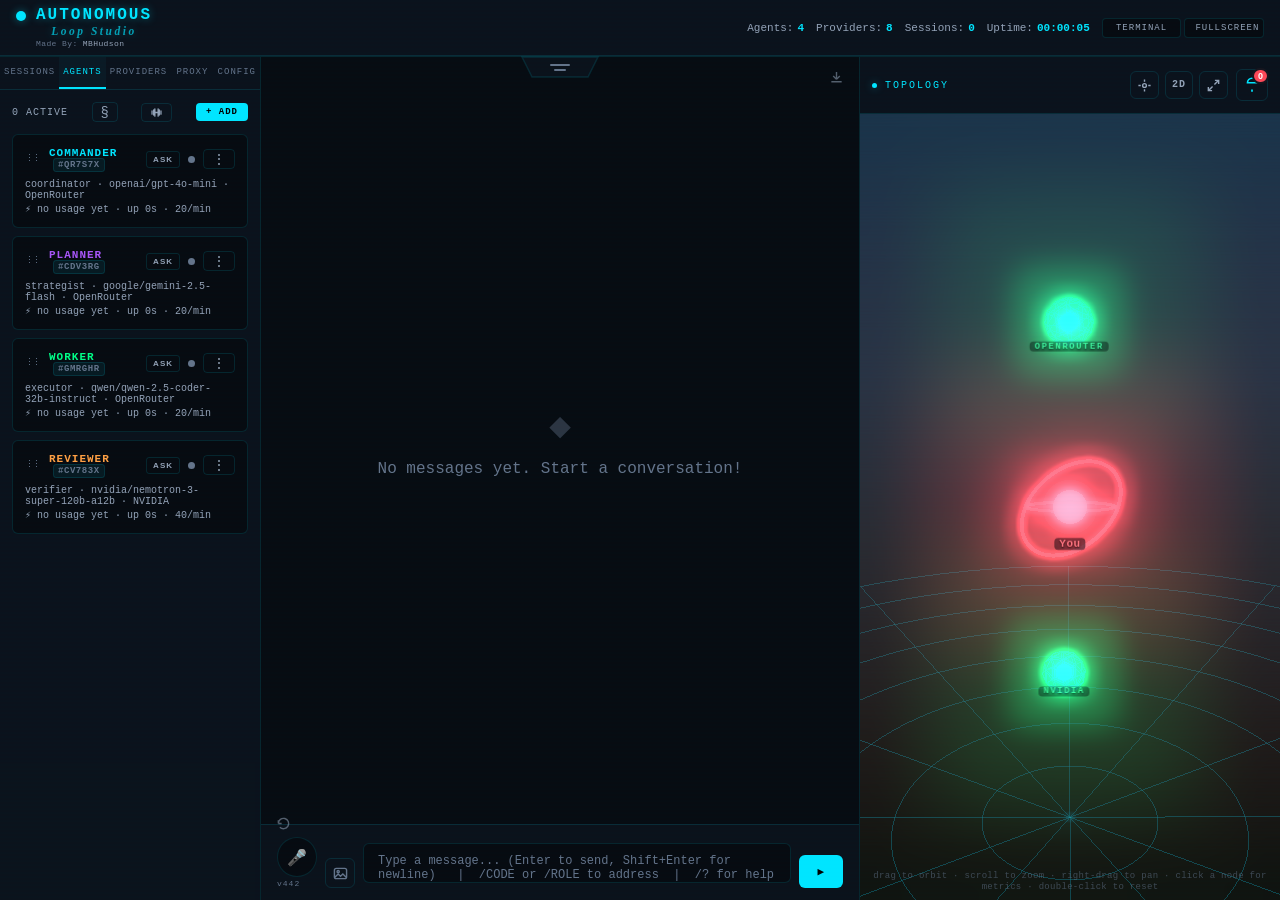
==== commit 78705dff: "v456: echo no longer answers "[object Object]" Releases the argument fix: object-wrapped echo calls " ====
--- a/index.html
+++ b/index.html
@@ -9,7 +9,7 @@
   <meta charset="UTF-8">
   <meta name="viewport" content="width=device-width, initial-scale=1.0, viewport-fit=cover, interactive-widget=resizes-content">
   <meta name="color-scheme" content="dark">
-  <link rel="icon" type="image/png" href="ui/img/main.png?v=441">
+  <link rel="icon" type="image/png" href="ui/img/main.png?v=442">
   <title>Autonomous Loop Studio // Multi-Agent Interface</title>
   <!-- Import map for the vendored three.js (3D topology). Must come before
        any module script or modulepreload, or browsers ignore it. -->
@@ -21,24 +21,24 @@
       }
     }
   </script>
-  <link rel="stylesheet" href="ui/css/base.css?v=441">
-  <link rel="stylesheet" href="ui/css/layout.css?v=441">
-  <link rel="stylesheet" href="ui/css/chat.css?v=441">
-  <link rel="stylesheet" href="ui/css/topology.css?v=441">
-  <link rel="stylesheet" href="ui/css/modals.css?v=441">
-  <link rel="stylesheet" href="ui/css/components.css?v=441">
-  <link rel="stylesheet" href="ui/css/routingchart.css?v=441">
-  <link rel="stylesheet" href="ui/css/apilab.css?v=441">
-  <link rel="stylesheet" href="ui/css/brainlab.css?v=441">
-  <link rel="stylesheet" href="ui/css/codeblocks.css?v=441">
+  <link rel="stylesheet" href="ui/css/base.css?v=442">
+  <link rel="stylesheet" href="ui/css/layout.css?v=442">
+  <link rel="stylesheet" href="ui/css/chat.css?v=442">
+  <link rel="stylesheet" href="ui/css/topology.css?v=442">
+  <link rel="stylesheet" href="ui/css/modals.css?v=442">
+  <link rel="stylesheet" href="ui/css/components.css?v=442">
+  <link rel="stylesheet" href="ui/css/routingchart.css?v=442">
+  <link rel="stylesheet" href="ui/css/apilab.css?v=442">
+  <link rel="stylesheet" href="ui/css/brainlab.css?v=442">
+  <link rel="stylesheet" href="ui/css/codeblocks.css?v=442">
 
   <!-- Preload critical modules -->
-  <link rel="modulepreload" href="ui/js/app.js?v=441">
-  <link rel="modulepreload" href="ui/js/store.js?v=441">
-  <link rel="modulepreload" href="ui/js/api.js?v=441">
-  <link rel="modulepreload" href="ui/js/components/chat.js?v=441">
-  <link rel="modulepreload" href="ui/js/components/sidebar.js?v=441">
-  <link rel="modulepreload" href="ui/js/components/topology.js?v=441">
+  <link rel="modulepreload" href="ui/js/app.js?v=442">
+  <link rel="modulepreload" href="ui/js/store.js?v=442">
+  <link rel="modulepreload" href="ui/js/api.js?v=442">
+  <link rel="modulepreload" href="ui/js/components/chat.js?v=442">
+  <link rel="modulepreload" href="ui/js/components/sidebar.js?v=442">
+  <link rel="modulepreload" href="ui/js/components/topology.js?v=442">
 </head>
 <body data-theme="dark">
   <!-- Loading screen (shown before any JS runs) -->
@@ -349,9 +349,9 @@
   <div class="toast-container" id="toasts"></div>
 
   <!-- Scripts -->
-  <script type="module" src="ui/js/app.js?v=441"></script>
+  <script type="module" src="ui/js/app.js?v=442"></script>
   <!-- Desktop 2026 skin: desktop widths only (>1024px); loads its own CSS.
        Separate module so a failure here can never stop the app booting. -->
-  <script type="module" src="ui/js/desktop2026.js?v=441"></script>
+  <script type="module" src="ui/js/desktop2026.js?v=442"></script>
 </body>
 </html>
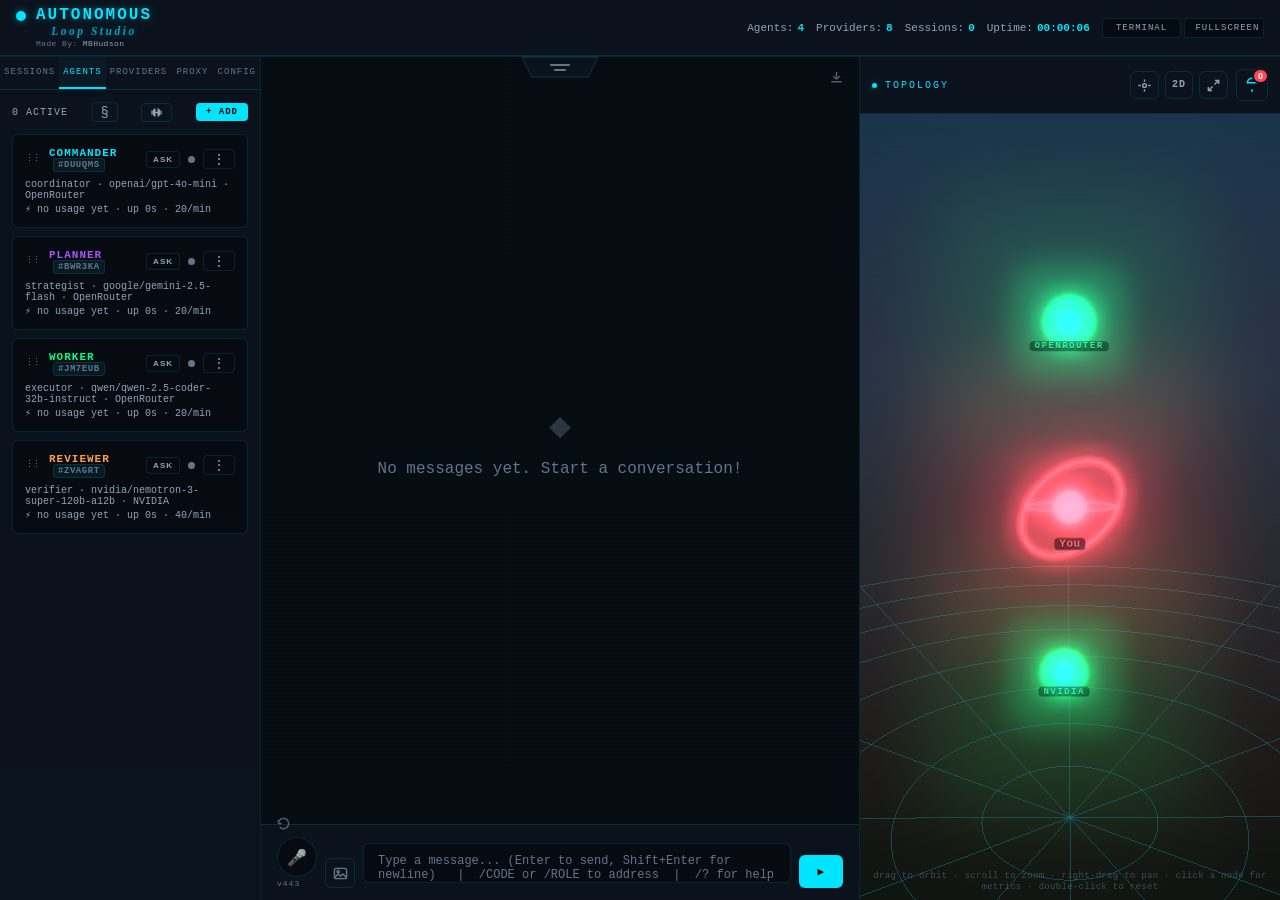
==== commit 0267aeb5: "v457: every agent drills in its own file Training mode drilled every active agent against one shared" ====
--- a/index.html
+++ b/index.html
@@ -9,7 +9,7 @@
   <meta charset="UTF-8">
   <meta name="viewport" content="width=device-width, initial-scale=1.0, viewport-fit=cover, interactive-widget=resizes-content">
   <meta name="color-scheme" content="dark">
-  <link rel="icon" type="image/png" href="ui/img/main.png?v=442">
+  <link rel="icon" type="image/png" href="ui/img/main.png?v=443">
   <title>Autonomous Loop Studio // Multi-Agent Interface</title>
   <!-- Import map for the vendored three.js (3D topology). Must come before
        any module script or modulepreload, or browsers ignore it. -->
@@ -21,24 +21,24 @@
       }
     }
   </script>
-  <link rel="stylesheet" href="ui/css/base.css?v=442">
-  <link rel="stylesheet" href="ui/css/layout.css?v=442">
-  <link rel="stylesheet" href="ui/css/chat.css?v=442">
-  <link rel="stylesheet" href="ui/css/topology.css?v=442">
-  <link rel="stylesheet" href="ui/css/modals.css?v=442">
-  <link rel="stylesheet" href="ui/css/components.css?v=442">
-  <link rel="stylesheet" href="ui/css/routingchart.css?v=442">
-  <link rel="stylesheet" href="ui/css/apilab.css?v=442">
-  <link rel="stylesheet" href="ui/css/brainlab.css?v=442">
-  <link rel="stylesheet" href="ui/css/codeblocks.css?v=442">
+  <link rel="stylesheet" href="ui/css/base.css?v=443">
+  <link rel="stylesheet" href="ui/css/layout.css?v=443">
+  <link rel="stylesheet" href="ui/css/chat.css?v=443">
+  <link rel="stylesheet" href="ui/css/topology.css?v=443">
+  <link rel="stylesheet" href="ui/css/modals.css?v=443">
+  <link rel="stylesheet" href="ui/css/components.css?v=443">
+  <link rel="stylesheet" href="ui/css/routingchart.css?v=443">
+  <link rel="stylesheet" href="ui/css/apilab.css?v=443">
+  <link rel="stylesheet" href="ui/css/brainlab.css?v=443">
+  <link rel="stylesheet" href="ui/css/codeblocks.css?v=443">
 
   <!-- Preload critical modules -->
-  <link rel="modulepreload" href="ui/js/app.js?v=442">
-  <link rel="modulepreload" href="ui/js/store.js?v=442">
-  <link rel="modulepreload" href="ui/js/api.js?v=442">
-  <link rel="modulepreload" href="ui/js/components/chat.js?v=442">
-  <link rel="modulepreload" href="ui/js/components/sidebar.js?v=442">
-  <link rel="modulepreload" href="ui/js/components/topology.js?v=442">
+  <link rel="modulepreload" href="ui/js/app.js?v=443">
+  <link rel="modulepreload" href="ui/js/store.js?v=443">
+  <link rel="modulepreload" href="ui/js/api.js?v=443">
+  <link rel="modulepreload" href="ui/js/components/chat.js?v=443">
+  <link rel="modulepreload" href="ui/js/components/sidebar.js?v=443">
+  <link rel="modulepreload" href="ui/js/components/topology.js?v=443">
 </head>
 <body data-theme="dark">
   <!-- Loading screen (shown before any JS runs) -->
@@ -349,9 +349,9 @@
   <div class="toast-container" id="toasts"></div>
 
   <!-- Scripts -->
-  <script type="module" src="ui/js/app.js?v=442"></script>
+  <script type="module" src="ui/js/app.js?v=443"></script>
   <!-- Desktop 2026 skin: desktop widths only (>1024px); loads its own CSS.
        Separate module so a failure here can never stop the app booting. -->
-  <script type="module" src="ui/js/desktop2026.js?v=442"></script>
+  <script type="module" src="ui/js/desktop2026.js?v=443"></script>
 </body>
 </html>
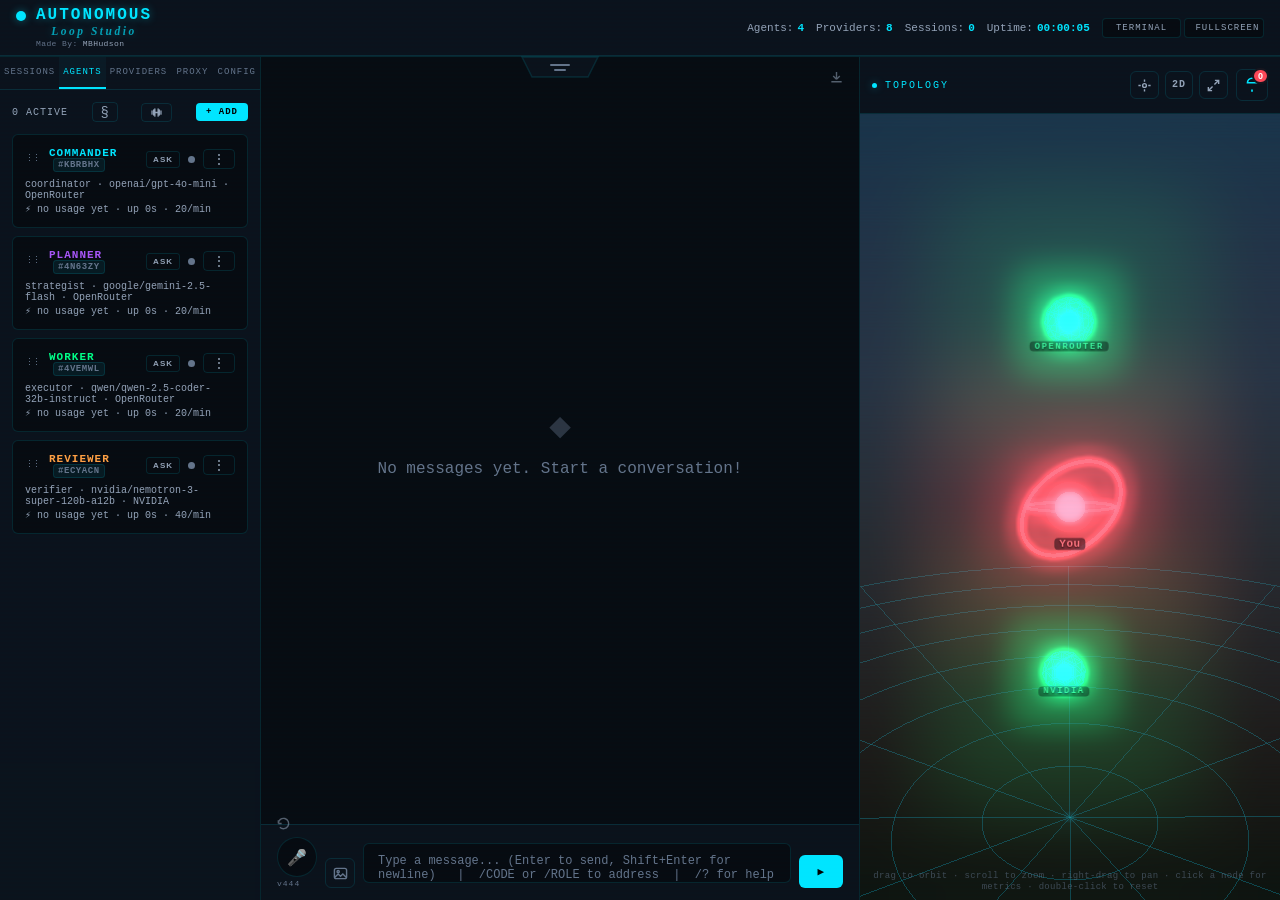
==== commit 82c9cedb: "v458: keep two live agents in their own drill lanes The live two-agent check on v457 found two share" ====
--- a/index.html
+++ b/index.html
@@ -9,7 +9,7 @@
   <meta charset="UTF-8">
   <meta name="viewport" content="width=device-width, initial-scale=1.0, viewport-fit=cover, interactive-widget=resizes-content">
   <meta name="color-scheme" content="dark">
-  <link rel="icon" type="image/png" href="ui/img/main.png?v=443">
+  <link rel="icon" type="image/png" href="ui/img/main.png?v=444">
   <title>Autonomous Loop Studio // Multi-Agent Interface</title>
   <!-- Import map for the vendored three.js (3D topology). Must come before
        any module script or modulepreload, or browsers ignore it. -->
@@ -21,24 +21,24 @@
       }
     }
   </script>
-  <link rel="stylesheet" href="ui/css/base.css?v=443">
-  <link rel="stylesheet" href="ui/css/layout.css?v=443">
-  <link rel="stylesheet" href="ui/css/chat.css?v=443">
-  <link rel="stylesheet" href="ui/css/topology.css?v=443">
-  <link rel="stylesheet" href="ui/css/modals.css?v=443">
-  <link rel="stylesheet" href="ui/css/components.css?v=443">
-  <link rel="stylesheet" href="ui/css/routingchart.css?v=443">
-  <link rel="stylesheet" href="ui/css/apilab.css?v=443">
-  <link rel="stylesheet" href="ui/css/brainlab.css?v=443">
-  <link rel="stylesheet" href="ui/css/codeblocks.css?v=443">
+  <link rel="stylesheet" href="ui/css/base.css?v=444">
+  <link rel="stylesheet" href="ui/css/layout.css?v=444">
+  <link rel="stylesheet" href="ui/css/chat.css?v=444">
+  <link rel="stylesheet" href="ui/css/topology.css?v=444">
+  <link rel="stylesheet" href="ui/css/modals.css?v=444">
+  <link rel="stylesheet" href="ui/css/components.css?v=444">
+  <link rel="stylesheet" href="ui/css/routingchart.css?v=444">
+  <link rel="stylesheet" href="ui/css/apilab.css?v=444">
+  <link rel="stylesheet" href="ui/css/brainlab.css?v=444">
+  <link rel="stylesheet" href="ui/css/codeblocks.css?v=444">
 
   <!-- Preload critical modules -->
-  <link rel="modulepreload" href="ui/js/app.js?v=443">
-  <link rel="modulepreload" href="ui/js/store.js?v=443">
-  <link rel="modulepreload" href="ui/js/api.js?v=443">
-  <link rel="modulepreload" href="ui/js/components/chat.js?v=443">
-  <link rel="modulepreload" href="ui/js/components/sidebar.js?v=443">
-  <link rel="modulepreload" href="ui/js/components/topology.js?v=443">
+  <link rel="modulepreload" href="ui/js/app.js?v=444">
+  <link rel="modulepreload" href="ui/js/store.js?v=444">
+  <link rel="modulepreload" href="ui/js/api.js?v=444">
+  <link rel="modulepreload" href="ui/js/components/chat.js?v=444">
+  <link rel="modulepreload" href="ui/js/components/sidebar.js?v=444">
+  <link rel="modulepreload" href="ui/js/components/topology.js?v=444">
 </head>
 <body data-theme="dark">
   <!-- Loading screen (shown before any JS runs) -->
@@ -349,9 +349,9 @@
   <div class="toast-container" id="toasts"></div>
 
   <!-- Scripts -->
-  <script type="module" src="ui/js/app.js?v=443"></script>
+  <script type="module" src="ui/js/app.js?v=444"></script>
   <!-- Desktop 2026 skin: desktop widths only (>1024px); loads its own CSS.
        Separate module so a failure here can never stop the app booting. -->
-  <script type="module" src="ui/js/desktop2026.js?v=443"></script>
+  <script type="module" src="ui/js/desktop2026.js?v=444"></script>
 </body>
 </html>
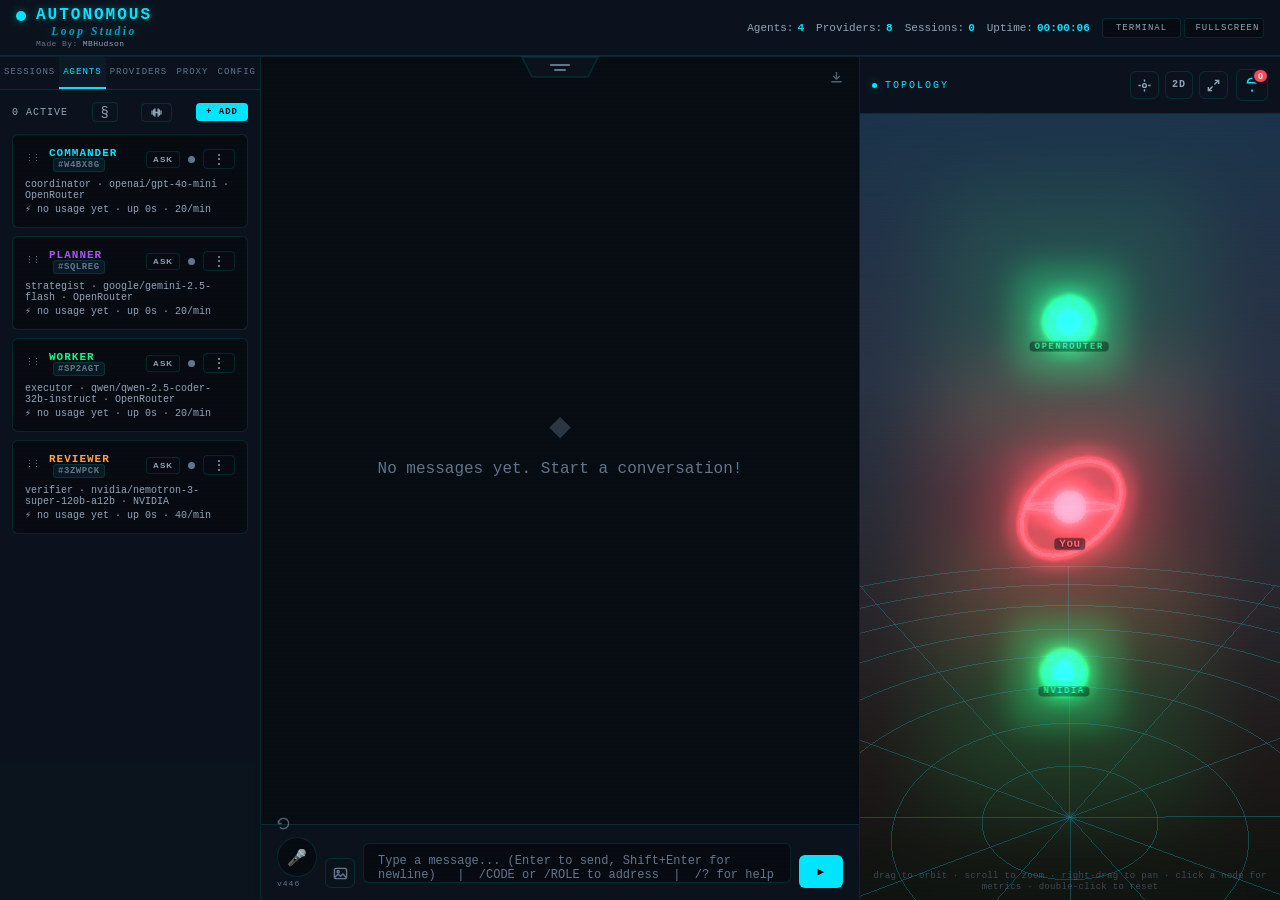
==== commit 5b518d95: "v459: Easy and Hard drills, and a clean session per Start Training mode's popup now selects the orig" ====
--- a/index.html
+++ b/index.html
@@ -9,7 +9,7 @@
   <meta charset="UTF-8">
   <meta name="viewport" content="width=device-width, initial-scale=1.0, viewport-fit=cover, interactive-widget=resizes-content">
   <meta name="color-scheme" content="dark">
-  <link rel="icon" type="image/png" href="ui/img/main.png?v=444">
+  <link rel="icon" type="image/png" href="ui/img/main.png?v=446">
   <title>Autonomous Loop Studio // Multi-Agent Interface</title>
   <!-- Import map for the vendored three.js (3D topology). Must come before
        any module script or modulepreload, or browsers ignore it. -->
@@ -21,24 +21,24 @@
       }
     }
   </script>
-  <link rel="stylesheet" href="ui/css/base.css?v=444">
-  <link rel="stylesheet" href="ui/css/layout.css?v=444">
-  <link rel="stylesheet" href="ui/css/chat.css?v=444">
-  <link rel="stylesheet" href="ui/css/topology.css?v=444">
-  <link rel="stylesheet" href="ui/css/modals.css?v=444">
-  <link rel="stylesheet" href="ui/css/components.css?v=444">
-  <link rel="stylesheet" href="ui/css/routingchart.css?v=444">
-  <link rel="stylesheet" href="ui/css/apilab.css?v=444">
-  <link rel="stylesheet" href="ui/css/brainlab.css?v=444">
-  <link rel="stylesheet" href="ui/css/codeblocks.css?v=444">
+  <link rel="stylesheet" href="ui/css/base.css?v=446">
+  <link rel="stylesheet" href="ui/css/layout.css?v=446">
+  <link rel="stylesheet" href="ui/css/chat.css?v=446">
+  <link rel="stylesheet" href="ui/css/topology.css?v=446">
+  <link rel="stylesheet" href="ui/css/modals.css?v=446">
+  <link rel="stylesheet" href="ui/css/components.css?v=446">
+  <link rel="stylesheet" href="ui/css/routingchart.css?v=446">
+  <link rel="stylesheet" href="ui/css/apilab.css?v=446">
+  <link rel="stylesheet" href="ui/css/brainlab.css?v=446">
+  <link rel="stylesheet" href="ui/css/codeblocks.css?v=446">
 
   <!-- Preload critical modules -->
-  <link rel="modulepreload" href="ui/js/app.js?v=444">
-  <link rel="modulepreload" href="ui/js/store.js?v=444">
-  <link rel="modulepreload" href="ui/js/api.js?v=444">
-  <link rel="modulepreload" href="ui/js/components/chat.js?v=444">
-  <link rel="modulepreload" href="ui/js/components/sidebar.js?v=444">
-  <link rel="modulepreload" href="ui/js/components/topology.js?v=444">
+  <link rel="modulepreload" href="ui/js/app.js?v=446">
+  <link rel="modulepreload" href="ui/js/store.js?v=446">
+  <link rel="modulepreload" href="ui/js/api.js?v=446">
+  <link rel="modulepreload" href="ui/js/components/chat.js?v=446">
+  <link rel="modulepreload" href="ui/js/components/sidebar.js?v=446">
+  <link rel="modulepreload" href="ui/js/components/topology.js?v=446">
 </head>
 <body data-theme="dark">
   <!-- Loading screen (shown before any JS runs) -->
@@ -349,9 +349,9 @@
   <div class="toast-container" id="toasts"></div>
 
   <!-- Scripts -->
-  <script type="module" src="ui/js/app.js?v=444"></script>
+  <script type="module" src="ui/js/app.js?v=446"></script>
   <!-- Desktop 2026 skin: desktop widths only (>1024px); loads its own CSS.
        Separate module so a failure here can never stop the app booting. -->
-  <script type="module" src="ui/js/desktop2026.js?v=444"></script>
+  <script type="module" src="ui/js/desktop2026.js?v=446"></script>
 </body>
 </html>
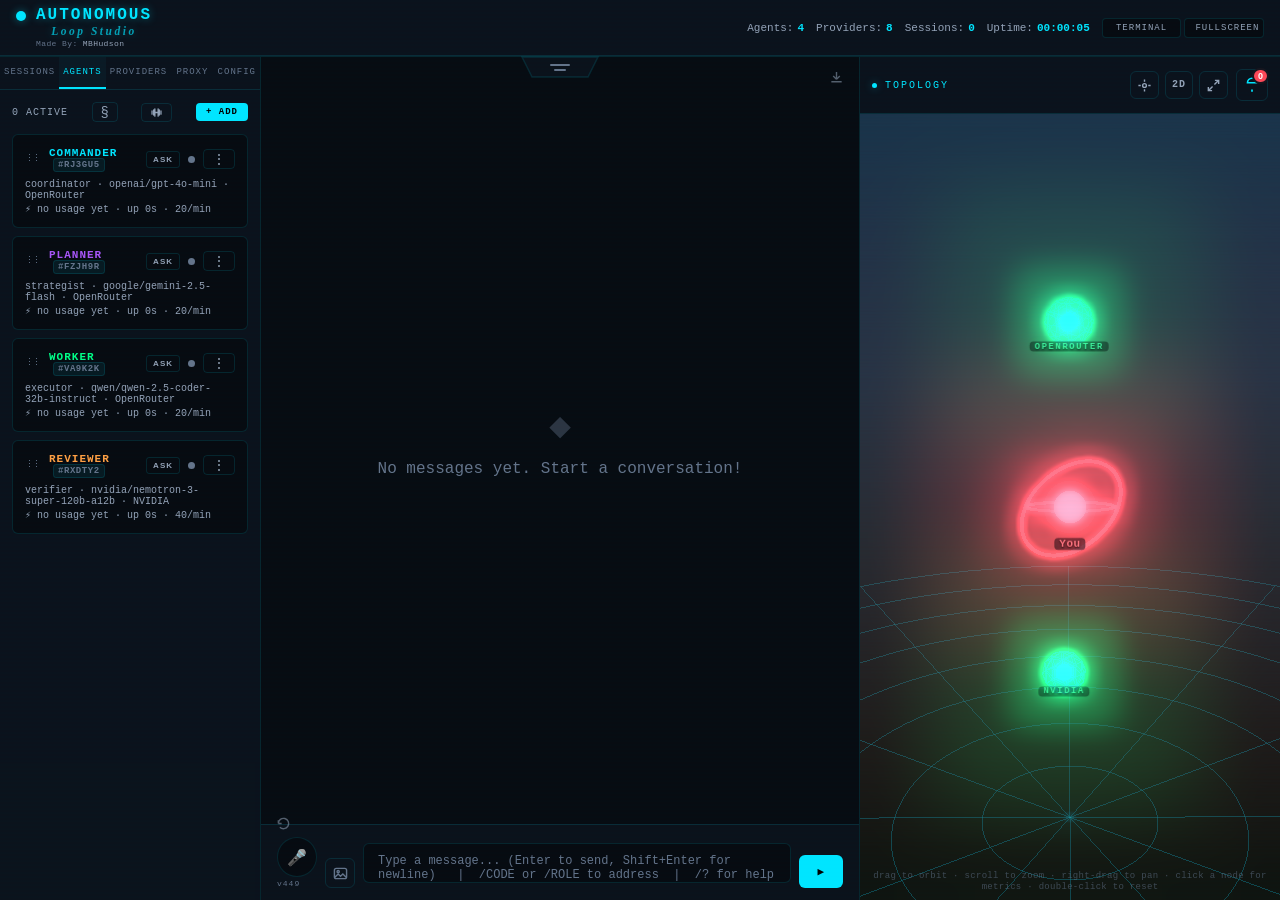
==== commit 0e71b612: "v460: read/edit calls keep their arguments, and the drill names its tools Fix foreign read/edit argu" ====
--- a/index.html
+++ b/index.html
@@ -9,7 +9,7 @@
   <meta charset="UTF-8">
   <meta name="viewport" content="width=device-width, initial-scale=1.0, viewport-fit=cover, interactive-widget=resizes-content">
   <meta name="color-scheme" content="dark">
-  <link rel="icon" type="image/png" href="ui/img/main.png?v=446">
+  <link rel="icon" type="image/png" href="ui/img/main.png?v=449">
   <title>Autonomous Loop Studio // Multi-Agent Interface</title>
   <!-- Import map for the vendored three.js (3D topology). Must come before
        any module script or modulepreload, or browsers ignore it. -->
@@ -21,24 +21,24 @@
       }
     }
   </script>
-  <link rel="stylesheet" href="ui/css/base.css?v=446">
-  <link rel="stylesheet" href="ui/css/layout.css?v=446">
-  <link rel="stylesheet" href="ui/css/chat.css?v=446">
-  <link rel="stylesheet" href="ui/css/topology.css?v=446">
-  <link rel="stylesheet" href="ui/css/modals.css?v=446">
-  <link rel="stylesheet" href="ui/css/components.css?v=446">
-  <link rel="stylesheet" href="ui/css/routingchart.css?v=446">
-  <link rel="stylesheet" href="ui/css/apilab.css?v=446">
-  <link rel="stylesheet" href="ui/css/brainlab.css?v=446">
-  <link rel="stylesheet" href="ui/css/codeblocks.css?v=446">
+  <link rel="stylesheet" href="ui/css/base.css?v=449">
+  <link rel="stylesheet" href="ui/css/layout.css?v=449">
+  <link rel="stylesheet" href="ui/css/chat.css?v=449">
+  <link rel="stylesheet" href="ui/css/topology.css?v=449">
+  <link rel="stylesheet" href="ui/css/modals.css?v=449">
+  <link rel="stylesheet" href="ui/css/components.css?v=449">
+  <link rel="stylesheet" href="ui/css/routingchart.css?v=449">
+  <link rel="stylesheet" href="ui/css/apilab.css?v=449">
+  <link rel="stylesheet" href="ui/css/brainlab.css?v=449">
+  <link rel="stylesheet" href="ui/css/codeblocks.css?v=449">
 
   <!-- Preload critical modules -->
-  <link rel="modulepreload" href="ui/js/app.js?v=446">
-  <link rel="modulepreload" href="ui/js/store.js?v=446">
-  <link rel="modulepreload" href="ui/js/api.js?v=446">
-  <link rel="modulepreload" href="ui/js/components/chat.js?v=446">
-  <link rel="modulepreload" href="ui/js/components/sidebar.js?v=446">
-  <link rel="modulepreload" href="ui/js/components/topology.js?v=446">
+  <link rel="modulepreload" href="ui/js/app.js?v=449">
+  <link rel="modulepreload" href="ui/js/store.js?v=449">
+  <link rel="modulepreload" href="ui/js/api.js?v=449">
+  <link rel="modulepreload" href="ui/js/components/chat.js?v=449">
+  <link rel="modulepreload" href="ui/js/components/sidebar.js?v=449">
+  <link rel="modulepreload" href="ui/js/components/topology.js?v=449">
 </head>
 <body data-theme="dark">
   <!-- Loading screen (shown before any JS runs) -->
@@ -349,9 +349,9 @@
   <div class="toast-container" id="toasts"></div>
 
   <!-- Scripts -->
-  <script type="module" src="ui/js/app.js?v=446"></script>
+  <script type="module" src="ui/js/app.js?v=449"></script>
   <!-- Desktop 2026 skin: desktop widths only (>1024px); loads its own CSS.
        Separate module so a failure here can never stop the app booting. -->
-  <script type="module" src="ui/js/desktop2026.js?v=446"></script>
+  <script type="module" src="ui/js/desktop2026.js?v=449"></script>
 </body>
 </html>
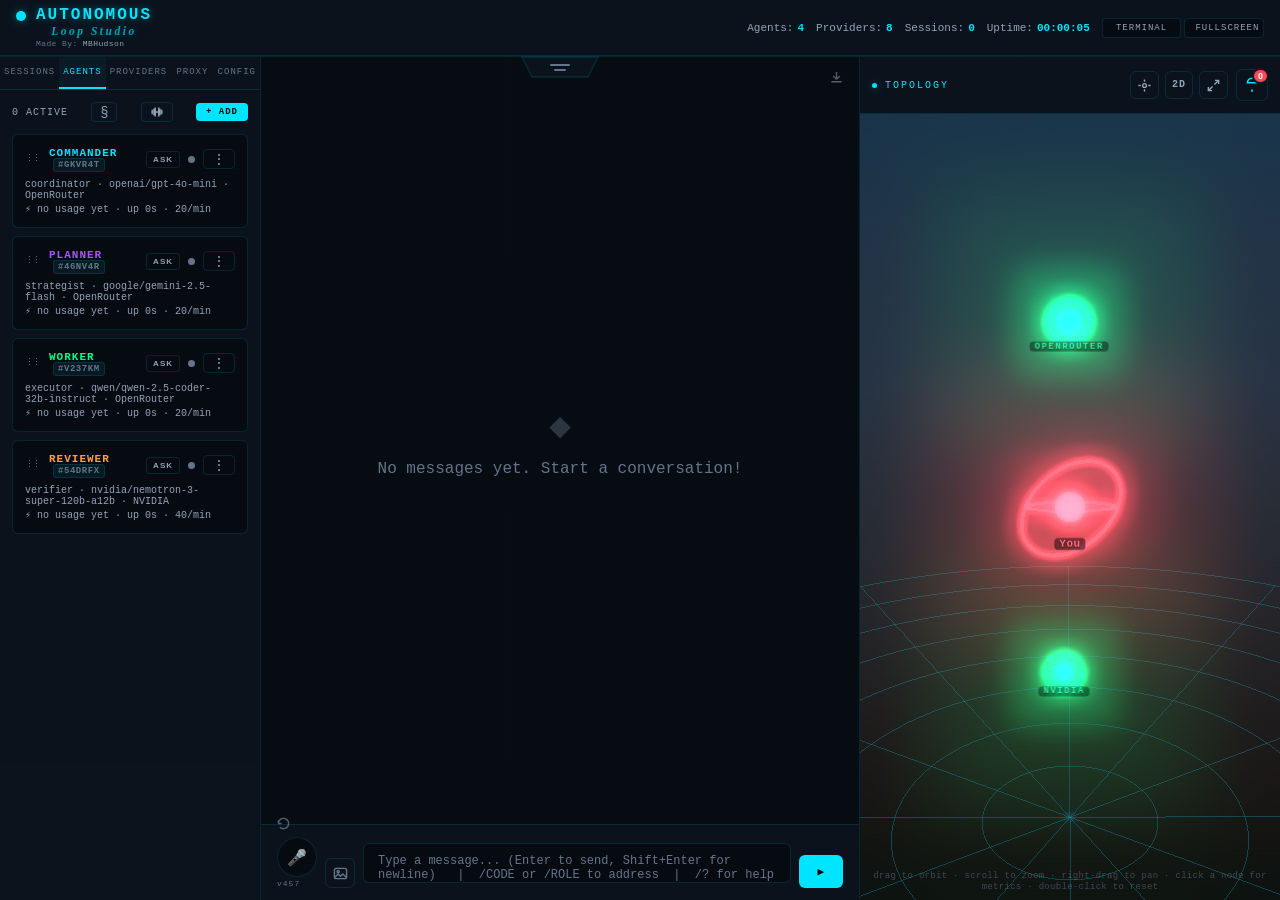
==== commit c05dd335: "Add Browser drill and /router mount Add the local Browser training mode with its shipped practice pa" ====
--- a/index.html
+++ b/index.html
@@ -9,7 +9,7 @@
   <meta charset="UTF-8">
   <meta name="viewport" content="width=device-width, initial-scale=1.0, viewport-fit=cover, interactive-widget=resizes-content">
   <meta name="color-scheme" content="dark">
-  <link rel="icon" type="image/png" href="ui/img/main.png?v=449">
+  <link rel="icon" type="image/png" href="ui/img/main.png?v=457">
   <title>Autonomous Loop Studio // Multi-Agent Interface</title>
   <!-- Import map for the vendored three.js (3D topology). Must come before
        any module script or modulepreload, or browsers ignore it. -->
@@ -21,24 +21,24 @@
       }
     }
   </script>
-  <link rel="stylesheet" href="ui/css/base.css?v=449">
-  <link rel="stylesheet" href="ui/css/layout.css?v=449">
-  <link rel="stylesheet" href="ui/css/chat.css?v=449">
-  <link rel="stylesheet" href="ui/css/topology.css?v=449">
-  <link rel="stylesheet" href="ui/css/modals.css?v=449">
-  <link rel="stylesheet" href="ui/css/components.css?v=449">
-  <link rel="stylesheet" href="ui/css/routingchart.css?v=449">
-  <link rel="stylesheet" href="ui/css/apilab.css?v=449">
-  <link rel="stylesheet" href="ui/css/brainlab.css?v=449">
-  <link rel="stylesheet" href="ui/css/codeblocks.css?v=449">
+  <link rel="stylesheet" href="ui/css/base.css?v=457">
+  <link rel="stylesheet" href="ui/css/layout.css?v=457">
+  <link rel="stylesheet" href="ui/css/chat.css?v=457">
+  <link rel="stylesheet" href="ui/css/topology.css?v=457">
+  <link rel="stylesheet" href="ui/css/modals.css?v=457">
+  <link rel="stylesheet" href="ui/css/components.css?v=457">
+  <link rel="stylesheet" href="ui/css/routingchart.css?v=457">
+  <link rel="stylesheet" href="ui/css/apilab.css?v=457">
+  <link rel="stylesheet" href="ui/css/brainlab.css?v=457">
+  <link rel="stylesheet" href="ui/css/codeblocks.css?v=457">
 
   <!-- Preload critical modules -->
-  <link rel="modulepreload" href="ui/js/app.js?v=449">
-  <link rel="modulepreload" href="ui/js/store.js?v=449">
-  <link rel="modulepreload" href="ui/js/api.js?v=449">
-  <link rel="modulepreload" href="ui/js/components/chat.js?v=449">
-  <link rel="modulepreload" href="ui/js/components/sidebar.js?v=449">
-  <link rel="modulepreload" href="ui/js/components/topology.js?v=449">
+  <link rel="modulepreload" href="ui/js/app.js?v=457">
+  <link rel="modulepreload" href="ui/js/store.js?v=457">
+  <link rel="modulepreload" href="ui/js/api.js?v=457">
+  <link rel="modulepreload" href="ui/js/components/chat.js?v=457">
+  <link rel="modulepreload" href="ui/js/components/sidebar.js?v=457">
+  <link rel="modulepreload" href="ui/js/components/topology.js?v=457">
 </head>
 <body data-theme="dark">
   <!-- Loading screen (shown before any JS runs) -->
@@ -349,9 +349,9 @@
   <div class="toast-container" id="toasts"></div>
 
   <!-- Scripts -->
-  <script type="module" src="ui/js/app.js?v=449"></script>
+  <script type="module" src="ui/js/app.js?v=457"></script>
   <!-- Desktop 2026 skin: desktop widths only (>1024px); loads its own CSS.
        Separate module so a failure here can never stop the app booting. -->
-  <script type="module" src="ui/js/desktop2026.js?v=449"></script>
+  <script type="module" src="ui/js/desktop2026.js?v=457"></script>
 </body>
 </html>
--- a/ui/css/components.css
+++ b/ui/css/components.css
@@ -127,6 +127,7 @@
   align-items: center;
   justify-content: space-between;
   margin-bottom: 8px;
+  cursor: grab;
 }
 
 .provider-name {
@@ -134,6 +135,8 @@
   font-weight: 700;
   text-transform: uppercase;
   letter-spacing: 1px;
+  flex: 1;
+  min-width: 0;
 }
 
 .provider-status {
@@ -360,7 +363,8 @@
 }
 
 /* The card being moved: lifted, tilted, and out of the layout's way visually. */
-.agent-editor.agent-dragging {
+.agent-editor.agent-dragging,
+.provider-card.agent-dragging {
   z-index: 20;
   box-shadow: 0 10px 24px rgba(0, 0, 0, 0.45);
   border-color: var(--accent-cyan);
@@ -376,7 +380,8 @@
   cursor: grabbing;
 }
 
-body.agent-reordering .agent-editor:hover {
+body.agent-reordering .agent-editor:hover,
+body.agent-reordering .provider-card:hover {
   border-color: var(--border);
   background: var(--bg-primary);
 }
@@ -2266,7 +2271,7 @@
    Same treatment as the pre-prompt button: quiet until armed, then the same
    cyan glow/pulse. The dumbbell is an inline SVG stroked with currentColor,
    so it follows every skin without its own palette. */
-.agent-menu-btn.training-btn svg { display: block; }
+.agent-menu-btn.training-btn svg { display: block; width: 14px; height: 14px; }
 
 .agent-menu-btn.training-btn.armed {
   color: var(--accent-cyan);
@@ -2301,3 +2306,108 @@
 }
 
 .training-steps li { margin-bottom: 2px; }
+
+/* End-of-run report. One row per agent, with the run-wide failure tally
+   broken down by the step that produced it. */
+.training-summary-modal { max-width: 620px; }
+.training-summary-row {
+  border: 1px solid var(--border);
+  border-radius: 6px;
+  background: var(--bg-secondary);
+  padding: 10px 12px;
+  margin-bottom: 8px;
+}
+.training-summary-name {
+  font-size: 12px;
+  font-weight: 700;
+  letter-spacing: 0.06em;
+  text-transform: uppercase;
+}
+.training-summary-title {
+  margin-top: 2px;
+  font-size: 10px;
+  color: var(--accent-cyan);
+  text-transform: uppercase;
+  letter-spacing: 0.05em;
+}
+.training-summary-line {
+  margin-top: 6px;
+  font-size: 11px;
+  color: var(--text-primary);
+  font-variant-numeric: tabular-nums;
+}
+.training-summary-breakdown {
+  margin-top: 3px;
+  font-size: 10px;
+  line-height: 1.5;
+  color: var(--text-secondary);
+}
+
+/* Custom drill builder: rows stay compact enough that a 10-step drill fits
+   without turning the dialog into a spreadsheet. */
+.training-builder-modal { max-width: 760px; }
+.training-builder-row {
+  display: flex;
+  align-items: flex-start;
+  gap: 8px;
+  border: 1px solid var(--border);
+  border-radius: 6px;
+  background: var(--bg-secondary);
+  padding: 8px;
+  margin-bottom: 6px;
+}
+.training-builder-grip {
+  flex: none;
+  width: 16px;
+  padding-top: 3px;
+  color: var(--text-secondary);
+  cursor: grab;
+  font-size: 14px;
+  line-height: 1;
+  letter-spacing: -3px;
+  user-select: none;
+}
+.training-builder-grip:active { cursor: grabbing; }
+.training-builder-row.training-builder-dragging { opacity: 0.45; }
+.training-builder-row.training-builder-over { border-color: var(--accent-cyan); }
+.training-builder-fields { flex: 1; min-width: 0; display: flex; flex-direction: column; gap: 5px; }
+.training-builder-line { display: grid; grid-template-columns: 1fr 1fr; gap: 5px; }
+.training-builder-tool { font-family: var(--font-mono); }
+.training-builder-instruction { min-height: 52px; }
+.training-builder-remove {
+  flex: none;
+  min-width: 28px;
+  padding: 2px 6px;
+  font-size: 16px;
+  line-height: 1.2;
+  color: var(--text-secondary);
+}
+.training-builder-remove:hover { color: var(--accent-red); border-color: var(--accent-red); }
+.training-builder-add {
+  width: 100%;
+  border-style: dashed;
+  color: var(--text-secondary);
+}
+.training-builder-add:hover { color: var(--accent-cyan); border-color: var(--accent-cyan); }
+.training-builder-status {
+  min-height: 16px;
+  margin-top: 4px;
+  color: var(--accent-red);
+}
+
+.training-show-passes {
+  display: inline-flex;
+  align-items: center;
+  gap: 6px;
+  margin-bottom: 2px;
+  cursor: pointer;
+  font-size: 10px;
+  letter-spacing: 0.04em;
+  color: var(--text-primary);
+  text-transform: uppercase;
+}
+.training-show-passes input { accent-color: var(--accent-cyan); }
+
+@media (max-width: 560px) {
+  .training-builder-line { grid-template-columns: 1fr; }
+}
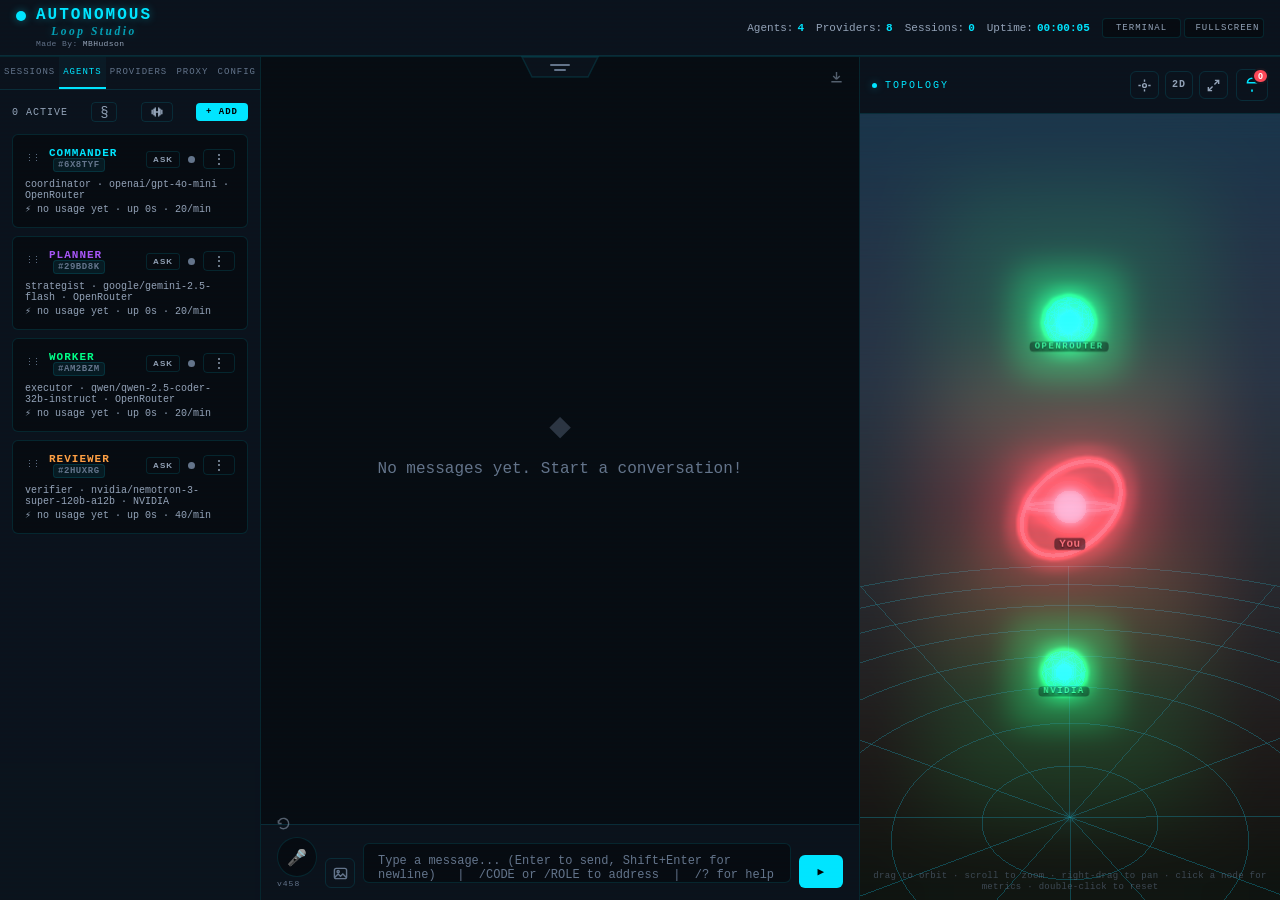
==== commit a7d20d62: "v461: the Browser drill opens a window you can actually watch Visible is now the default for browser" ====
--- a/index.html
+++ b/index.html
@@ -9,7 +9,7 @@
   <meta charset="UTF-8">
   <meta name="viewport" content="width=device-width, initial-scale=1.0, viewport-fit=cover, interactive-widget=resizes-content">
   <meta name="color-scheme" content="dark">
-  <link rel="icon" type="image/png" href="ui/img/main.png?v=457">
+  <link rel="icon" type="image/png" href="ui/img/main.png?v=458">
   <title>Autonomous Loop Studio // Multi-Agent Interface</title>
   <!-- Import map for the vendored three.js (3D topology). Must come before
        any module script or modulepreload, or browsers ignore it. -->
@@ -21,24 +21,24 @@
       }
     }
   </script>
-  <link rel="stylesheet" href="ui/css/base.css?v=457">
-  <link rel="stylesheet" href="ui/css/layout.css?v=457">
-  <link rel="stylesheet" href="ui/css/chat.css?v=457">
-  <link rel="stylesheet" href="ui/css/topology.css?v=457">
-  <link rel="stylesheet" href="ui/css/modals.css?v=457">
-  <link rel="stylesheet" href="ui/css/components.css?v=457">
-  <link rel="stylesheet" href="ui/css/routingchart.css?v=457">
-  <link rel="stylesheet" href="ui/css/apilab.css?v=457">
-  <link rel="stylesheet" href="ui/css/brainlab.css?v=457">
-  <link rel="stylesheet" href="ui/css/codeblocks.css?v=457">
+  <link rel="stylesheet" href="ui/css/base.css?v=458">
+  <link rel="stylesheet" href="ui/css/layout.css?v=458">
+  <link rel="stylesheet" href="ui/css/chat.css?v=458">
+  <link rel="stylesheet" href="ui/css/topology.css?v=458">
+  <link rel="stylesheet" href="ui/css/modals.css?v=458">
+  <link rel="stylesheet" href="ui/css/components.css?v=458">
+  <link rel="stylesheet" href="ui/css/routingchart.css?v=458">
+  <link rel="stylesheet" href="ui/css/apilab.css?v=458">
+  <link rel="stylesheet" href="ui/css/brainlab.css?v=458">
+  <link rel="stylesheet" href="ui/css/codeblocks.css?v=458">
 
   <!-- Preload critical modules -->
-  <link rel="modulepreload" href="ui/js/app.js?v=457">
-  <link rel="modulepreload" href="ui/js/store.js?v=457">
-  <link rel="modulepreload" href="ui/js/api.js?v=457">
-  <link rel="modulepreload" href="ui/js/components/chat.js?v=457">
-  <link rel="modulepreload" href="ui/js/components/sidebar.js?v=457">
-  <link rel="modulepreload" href="ui/js/components/topology.js?v=457">
+  <link rel="modulepreload" href="ui/js/app.js?v=458">
+  <link rel="modulepreload" href="ui/js/store.js?v=458">
+  <link rel="modulepreload" href="ui/js/api.js?v=458">
+  <link rel="modulepreload" href="ui/js/components/chat.js?v=458">
+  <link rel="modulepreload" href="ui/js/components/sidebar.js?v=458">
+  <link rel="modulepreload" href="ui/js/components/topology.js?v=458">
 </head>
 <body data-theme="dark">
   <!-- Loading screen (shown before any JS runs) -->
@@ -349,9 +349,9 @@
   <div class="toast-container" id="toasts"></div>
 
   <!-- Scripts -->
-  <script type="module" src="ui/js/app.js?v=457"></script>
+  <script type="module" src="ui/js/app.js?v=458"></script>
   <!-- Desktop 2026 skin: desktop widths only (>1024px); loads its own CSS.
        Separate module so a failure here can never stop the app booting. -->
-  <script type="module" src="ui/js/desktop2026.js?v=457"></script>
+  <script type="module" src="ui/js/desktop2026.js?v=458"></script>
 </body>
 </html>
--- a/ui/css/topology.css
+++ b/ui/css/topology.css
@@ -645,7 +645,9 @@
   max-height: calc(100% - 20px);
   display: flex;
   flex-direction: column;
-  background: rgba(7, 11, 19, 0.86);
+  /* Node cards sit over the brightest part of the map. Keep them solid:
+     a translucent panel lets the floating floor read through the metrics. */
+  background: #070b13;
   backdrop-filter: blur(12px) saturate(1.3);
   -webkit-backdrop-filter: blur(12px) saturate(1.3);
   border: 1px solid color-mix(in srgb, var(--c, #00e5ff) 35%, transparent);
@@ -902,7 +904,7 @@
   padding: 8px;
   border: 1px solid var(--border);
   border-radius: 10px;
-  background: rgba(7, 11, 19, 0.94);
+  background: #070b13;
   box-shadow: 0 12px 34px rgba(0, 0, 0, 0.55);
   backdrop-filter: blur(10px) saturate(1.2);
 }
@@ -971,7 +973,8 @@
   overflow: hidden;
   border: 1px solid var(--c, var(--accent-cyan));
   border-radius: 12px;
-  background: rgba(7, 11, 19, 0.62);
+  /* This is a reading surface over the map, not a glass overlay. */
+  background: #070b13;
   box-shadow: 0 14px 40px rgba(0, 0, 0, 0.45);
   backdrop-filter: blur(10px) saturate(1.2);
 }
--- a/ui/css/components.css
+++ b/ui/css/components.css
@@ -2031,6 +2031,8 @@
 .drill-row .drill-clean { color: var(--accent-green, #00ff88); }
 .drill-row .drill-bad { color: var(--accent-red, #ff4757); }
 .drill-row .drill-warn { color: var(--accent-amber, #e0a83a); }
+.drill-row .drill-retry { color: var(--accent-amber, #e0a83a); font-weight: 600; white-space: normal; }
+.drill-row.drill-row-retry { white-space: normal; flex-wrap: wrap; max-width: 100%; }
 
 /* The same rows inside the Training dialog, above the footer hint. */
 .drill-dialog-status {
